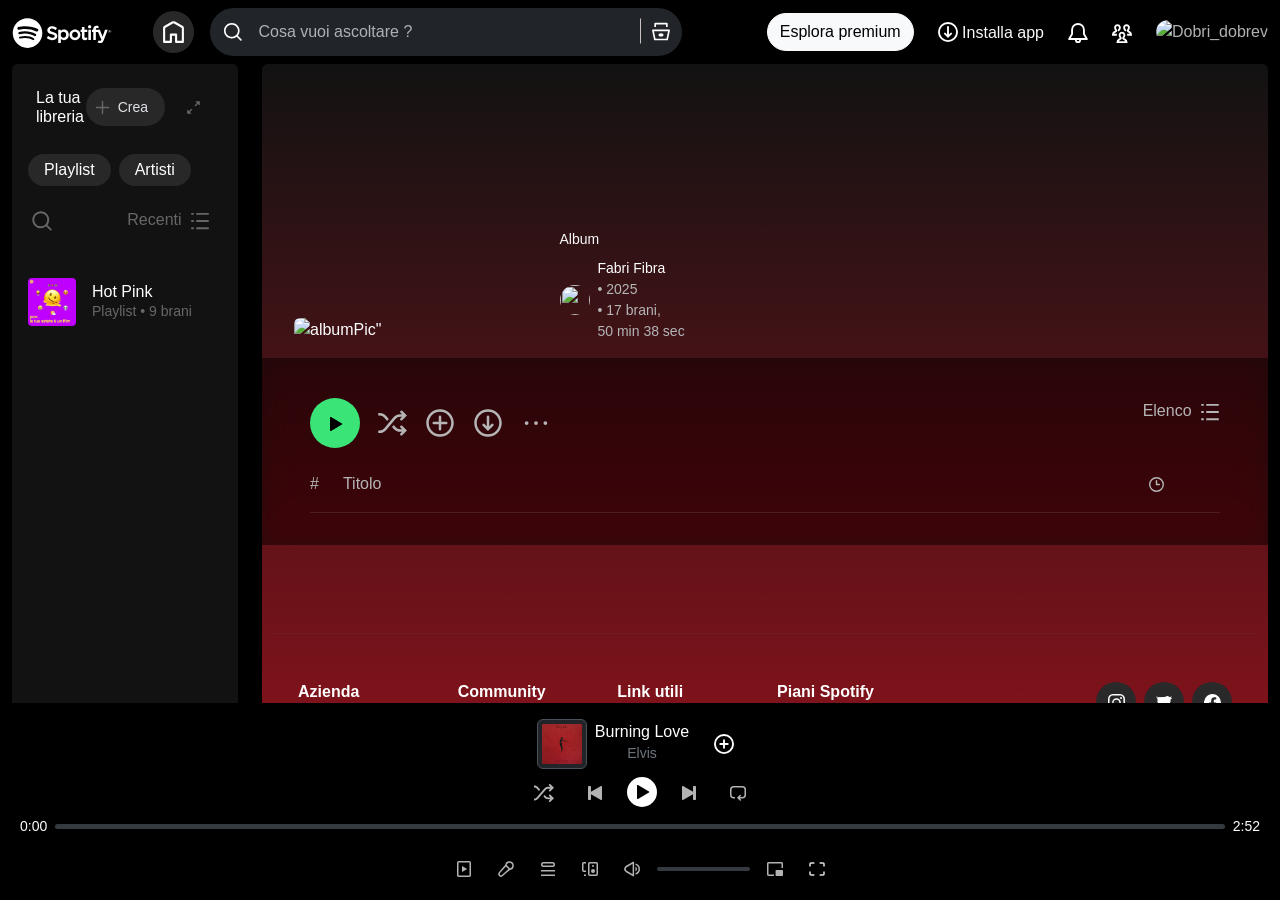
==== album.html @ f3abe918 "integration artist page with album page" ====
<!DOCTYPE html>
<html lang="en" data-bs-theme="dark">
  <head>
    <meta charset="UTF-8" />
    <meta name="viewport" content="width=device-width, initial-scale=1.0" />
    <title>Spotify Clone - Album</title>
    <link
      href="https://cdn.jsdelivr.net/npm/bootstrap@5.3.8/dist/css/bootstrap.min.css"
      rel="stylesheet"
    />
    <link rel="stylesheet" href="./assets/css/style.css" />
  </head>
  <body>
    <!-- HEADER -->

    <header>
      <!-- navigation -->

      <nav class="navbar navbar-expand-xl black">
        <div class="container-fluid">
          <!-- logo -->
          <a class="navbar-brand">
            <img
              src="./assets/imgs/logo.svg"
              alt="logo"
              width="100"
              class="logo"
            />
          </a>

          <!-- colonna centrale: home + search -->
          <div
            class="d-flex flex-grow-1 justify-content-center align-items-center gap-3"
          >
            <!-- home -->
            <a href="./homePage.html" class="grey rounded-5 p-2">
              <svg fill="#fff" width="25" viewBox="0 0 24 24">
                <path
                  d="M12.5 3.247a1 1 0 0 0-1 0L4 7.577V20h4.5v-6a1 1 0 0 
              1 1-1h5a1 1 0 0 1 1 1v6H20V7.577zm-2-1.732a3 3 0 0 
              1 3 0l7.5 4.33a2 2 0 0 1 1 1.732V21a1 1 0 0 
              1-1 1h-6.5a1 1 0 0 1-1-1v-6h-3v6a1 1 0 0 
              1-1 1H3a1 1 0 0 1-1-1V7.577a2 2 0 0 1 
              1-1.732z"
                ></path>
              </svg>
            </a>

            <!-- search -->
            <form class="d-flex" role="search">
              <div class="d-flex position-relative search-width">
                <input
                  class="form-control me-2 border-0 rounded-5 px-5 search-padding"
                  type="search"
                  placeholder="Cosa vuoi ascoltare ?"
                  aria-label="Search"
                />
                <button class="btn search-icon" type="submit">
                  <svg
                    width="20"
                    fill="#fff"
                    data-encore-id="icon"
                    role="img"
                    aria-hidden="true"
                    class="e-91000-icon e-91000-baseline MpoH5sdgCUbPL5LCl3Cy"
                    data-testid="search-icon"
                    viewBox="0 0 24 24"
                    style="
                      --encore-icon-height: var(
                        --encore-graphic-size-decorative-larger-3
                      );
                      --encore-icon-width: var(
                        --encore-graphic-size-decorative-larger-3
                      );
                    "
                  >
                    <path
                      d="M10.533 1.27893C5.35215 1.27893 1.12598 5.41887 1.12598 10.5579C1.12598 15.697 5.35215 19.8369 10.533 19.8369C12.767 19.8369 14.8235 19.0671 16.4402 17.7794L20.7929 22.132C21.1834 22.5226 21.8166 22.5226 22.2071 22.132C22.5976 21.7415 22.5976 21.1083 22.2071 20.7178L17.8634 16.3741C19.1616 14.7849 19.94 12.7634 19.94 10.5579C19.94 5.41887 15.7138 1.27893 10.533 1.27893ZM3.12598 10.5579C3.12598 6.55226 6.42768 3.27893 10.533 3.27893C14.6383 3.27893 17.94 6.55226 17.94 10.5579C17.94 14.5636 14.6383 17.8369 10.533 17.8369C6.42768 17.8369 3.12598 14.5636 3.12598 10.5579Z"
                    ></path>
                  </svg>
                </button>
                <button
                  class="btn search-nav rounded-0 search-nav-border"
                  type="submit"
                >
                  <svg
                    data-encore-id="icon"
                    width="20"
                    fill="#fff"
                    role="img"
                    aria-hidden="true"
                    class="e-91000-icon e-91000-baseline"
                    style="margin: 0 10px"
                    viewBox="0 0 24 24"
                  >
                    <path
                      d="M15 15.5c0 1.105-1.343 2-3 2s-3-.895-3-2 1.343-2 3-2 3 .895 3 2"
                    ></path>
                    <path
                      d="M1.513 9.37A1 1 0 0 1 2.291 9h19.418a1 1 0 0 1 .979 1.208l-2.339 11a1 1 0 0 1-.978.792H4.63a1 1 0 0 1-.978-.792l-2.339-11a1 1 0 0 1 .201-.837zM3.525 11l1.913 9h13.123l1.913-9zM4 2a1 1 0 0 1 1-1h14a1 1 0 0 1 1 1v4h-2V3H6v3H4z"
                    ></path>
                  </svg>
                </button>
              </div>
            </form>
          </div>

          <!-- hamburge icon -->
          <button
            class="navbar-toggler"
            type="button"
            data-bs-toggle="collapse"
            data-bs-target="#navbarSupportedContent"
            aria-controls="navbarSupportedContent"
            aria-expanded="false"
            aria-label="Toggle navigation"
          >
            <span class="navbar-toggler-icon"></span>
          </button>
          <div class="collapse navbar-collapse" id="navbarSupportedContent">
            <div class="flex-grow-1 d-flex justify-content-end"></div>

            <!-- navbar list right side -->
            <div>
              <ul
                class="navbar-list list-unstyled d-flex gap-4 align-items-center m-0"
              >
                <li class="navbar-item">
                  <a
                    href="#"
                    class="navbar-link text-decoration-none btn rounded-5 btn-light"
                    >Esplora premium</a
                  >
                </li>
                <li class="navbar-item">
                  <a
                    href="#"
                    class="navbar-link text-decoration-none text-light"
                    ><svg
                      data-encore-id="icon"
                      width="20"
                      fill="#fff"
                      role="img"
                      aria-hidden="true"
                      class="e-91000-icon e-91000-baseline align-middle"
                      viewBox="0 0 16 16"
                      style="
                        --encore-icon-height: var(
                          --encore-graphic-size-decorative-smaller
                        );
                        --encore-icon-width: var(
                          --encore-graphic-size-decorative-smaller
                        );
                      "
                    >
                      <path
                        d="M4.995 8.745a.75.75 0 0 1 1.06 0L7.25 9.939V4a.75.75 0 0 1 1.5 0v5.94l1.195-1.195a.75.75 0 1 1 1.06 1.06L8 12.811l-.528-.528-.005-.005-2.472-2.473a.75.75 0 0 1 0-1.06"
                      ></path>
                      <path
                        d="M0 8a8 8 0 1 1 16 0A8 8 0 0 1 0 8m8-6.5a6.5 6.5 0 1 0 0 13 6.5 6.5 0 0 0 0-13"
                      ></path>
                    </svg>
                    <span class="align-middle">Installa app</span></a
                  >
                </li>
                <li class="navbar-item">
                  <a href="#" class="navbar-link"
                    ><svg
                      data-encore-id="icon"
                      role="img"
                      aria-hidden="true"
                      width="20"
                      fill="#fff"
                      class="e-91000-icon e-91000-baseline"
                      viewBox="0 0 16 16"
                      style="
                        --encore-icon-height: var(
                          --encore-graphic-size-decorative-smaller
                        );
                        --encore-icon-width: var(
                          --encore-graphic-size-decorative-smaller
                        );
                      "
                    >
                      <path
                        d="M8 1.5a4 4 0 0 0-4 4v3.27a.75.75 0 0 1-.1.373L2.255 12h11.49L12.1 9.142a.75.75 0 0 1-.1-.374V5.5a4 4 0 0 0-4-4m-5.5 4a5.5 5.5 0 0 1 11 0v3.067l2.193 3.809a.75.75 0 0 1-.65 1.124H10.5a2.5 2.5 0 0 1-5 0H.957a.75.75 0 0 1-.65-1.124L2.5 8.569zm4.5 8a1 1 0 1 0 2 0z"
                      ></path></svg
                  ></a>
                </li>
                <li class="navbar-item">
                  <a href="#" class="navbar-link"
                    ><svg
                      data-encore-id="icon"
                      role="img"
                      aria-hidden="true"
                      width="20"
                      fill="#fff"
                      class="e-91000-icon e-91000-baseline"
                      viewBox="0 0 16 16"
                      style="
                        --encore-icon-height: var(
                          --encore-graphic-size-decorative-smaller
                        );
                        --encore-icon-width: var(
                          --encore-graphic-size-decorative-smaller
                        );
                      "
                    >
                      <path
                        d="M3.849 10.034c-.021-.465.026-.93.139-1.381H1.669c.143-.303.375-.556.665-.724l.922-.532a1.63 1.63 0 0 0 .436-2.458 1.8 1.8 0 0 1-.474-1.081q-.014-.287.057-.563a1.12 1.12 0 0 1 .627-.7 1.2 1.2 0 0 1 .944 0q.225.1.392.281c.108.12.188.263.237.417q.074.276.057.561a1.8 1.8 0 0 1-.475 1.084 1.6 1.6 0 0 0-.124 1.9c.36-.388.792-.702 1.272-.927v-.015c.48-.546.768-1.233.821-1.958a3.2 3.2 0 0 0-.135-1.132 2.657 2.657 0 0 0-5.04 0c-.111.367-.157.75-.135 1.133.053.724.341 1.41.821 1.955A.13.13 0 0 1 2.565 6a.13.13 0 0 1-.063.091l-.922.532A3.2 3.2 0 0 0-.004 9.396v.75h3.866c.001-.033-.01-.071-.013-.112m10.568-3.4-.922-.532a.13.13 0 0 1-.064-.091.12.12 0 0 1 .028-.1c.48-.546.768-1.233.821-1.958a3.3 3.3 0 0 0-.135-1.135A2.64 2.64 0 0 0 12.7 1.233a2.67 2.67 0 0 0-3.042.64 2.65 2.65 0 0 0-.554.948c-.11.367-.156.75-.134 1.133.053.724.341 1.41.821 1.955.005.006 0 .011 0 .018.48.225.911.54 1.272.927a1.6 1.6 0 0 0-.125-1.907 1.8 1.8 0 0 1-.474-1.081q-.015-.287.057-.563a1.12 1.12 0 0 1 .627-.7 1.2 1.2 0 0 1 .944 0q.225.1.392.281.162.182.236.413c.05.184.07.375.058.565a1.8 1.8 0 0 1-.475 1.084 1.633 1.633 0 0 0 .438 2.456l.922.532c.29.169.52.421.664.724h-2.319c.113.452.16.918.139 1.383 0 .04-.013.078-.017.117h3.866v-.75a3.2 3.2 0 0 0-1.58-2.778v.004zm-3.625 6-.922-.532a.13.13 0 0 1-.061-.144.1.1 0 0 1 .025-.047 3.33 3.33 0 0 0 .821-1.958 3.2 3.2 0 0 0-.135-1.132 2.657 2.657 0 0 0-5.041 0c-.11.367-.156.75-.134 1.133.053.724.341 1.41.821 1.955a.13.13 0 0 1 .028.106.13.13 0 0 1-.063.091l-.922.532a3.2 3.2 0 0 0-1.584 2.773v.75h8.75v-.75a3.2 3.2 0 0 0-1.583-2.781zm-5.5 2.023c.143-.303.375-.556.665-.724l.922-.532a1.63 1.63 0 0 0 .436-2.458 1.8 1.8 0 0 1-.474-1.081q-.015-.287.057-.563a1.12 1.12 0 0 1 .627-.7 1.2 1.2 0 0 1 .944 0q.225.1.392.281c.108.12.188.263.237.417q.073.276.057.561a1.8 1.8 0 0 1-.475 1.084 1.632 1.632 0 0 0 .438 2.456l.922.532c.29.169.52.421.664.724z"
                      ></path></svg
                  ></a>
                </li>
                <li class="navbar-item">
                  <a href="#" class="navbar-link"
                    ><img
                      aria-hidden="false"
                      draggable="false"
                      loading="eager"
                      src="https://platform-lookaside.fbsbx.com/platform/profilepic/?asid=1703115100202045&amp;height=50&amp;width=50&amp;ext=1761125984&amp;hash=AT_R1OuO_uNvlZRPB0A34al1"
                      alt="Dobri_dobrev"
                      width="40"
                      class="LBM25IAoFtd0wh7k3EGM Xgnpn7u01MvGEhekIGLT PgTMmU2Gn7AESFMYhw4i rounded-5"
                  /></a>
                </li>
              </ul>
            </div>
          </div>
        </div>
      </nav>
    </header>

    <!-- MAIN -->

    <main class="container-fluid text-white">
      <div class="row">
        <!-- column left -->

        <div class="col-lg-2 d-none d-lg-block leftSide">
          <div class="greybody rounded-2 h-100 p-2">
            <div
              class="d-flex justify-content-between align-items-center p-3 mb-1"
            >
              <h4 class="m-0 fs-6">La tua libreria</h4>
              <div class="d-flex gap-2">
                <!-- button 1 -->

                <button
                  class="btn d-flex align-items-center grey rounded-5 fs-7 fw-semi-bold gap-2 px-2 py-1"
                >
                  <svg width="15" fill="#686767" viewBox="0 0 16 16">
                    <path
                      d="M15.25 8a.75.75 0 0 1-.75.75H8.75v5.75a.75.75 0 0 1-1.5 0V8.75H1.5a.75.75 0 0 1 0-1.5h5.75V1.5a.75.75 0 0 1 1.5 0v5.75h5.75a.75.75 0 0 1 .75.75"
                    ></path>
                  </svg>
                  <span class="pe-2">Crea</span>
                </button>

                <!-- button 2 -->

                <button class="btn">
                  <svg width="15" fill="#686767" viewBox="0 0 16 16">
                    <path
                      d="M6.52 9.47a.75.75 0 0 1 0 1.06l-2.72 2.72h1.018a.75.75 0 0 1 0 1.5H1.25v-3.579a.75.75 0 0 1 1.5 0v1.018l2.72-2.72a.75.75 0 0 1 1.06 0zm2.94-2.94a.75.75 0 0 1 0-1.06l2.72-2.72h-1.018a.75.75 0 1 1 0-1.5h3.578v3.579a.75.75 0 0 1-1.5 0V3.81l-2.72 2.72a.75.75 0 0 1-1.06 0"
                    ></path>
                  </svg>
                </button>
              </div>
            </div>

            <!-- Buttons playlist, artist -->

            <div class="d-flex fs-6 gap-2 p-2 mb-2">
              <button class="grey border-0 rounded-5 px-3 py-1">
                Playlist
              </button>
              <button class="grey border-0 rounded-5 px-3 py-1">Artisti</button>
            </div>

            <!-- search and playlist -->

            <div class="d-flex justify-content-between align-items-center mb-3">
              <!-- search button -->
              <button class="btn border-0">
                <svg width="20" fill="#686767" viewBox="0 0 16 16">
                  <path
                    d="M7 1.75a5.25 5.25 0 1 0 0 10.5 5.25 5.25 0 0 0 0-10.5M.25 7a6.75 6.75 0 1 1 12.096 4.12l3.184 3.185a.75.75 0 1 1-1.06 1.06L11.304 12.2A6.75 6.75 0 0 1 .25 7"
                  ></path>
                </svg>
              </button>

              <!-- button recents -->

              <button class="btn border-0 me-2">
                <span class="grey-light pe-1">Recenti</span>
                <svg width="20" fill="#686767" viewBox="0 0 16 16">
                  <path
                    d="M15 14.5H5V13h10zm0-5.75H5v-1.5h10zM15 3H5V1.5h10zM3 3H1V1.5h2zm0 11.5H1V13h2zm0-5.75H1v-1.5h2z"
                  ></path>
                </svg>
              </button>
            </div>

            <!-- playlist -->

            <div class="playlist-container py-4">
              <div class="d-flex align-items-center gap-3 ps-2 mb-2">
                <img
                  src="./assets/imgs/main/image-2.jpg"
                  class="rounded-1"
                  width="48"
                  height="48"
                  alt="brano"
                />
                <div>
                  <h6 class="m-0">Hot Pink</h6>
                  <p class="grey-light m-0">Playlist • <span>9</span> brani</p>
                </div>
              </div>

              <!-- altre playlist duplicate -->
            </div>
          </div>
        </div>

        <!-- column center -->
        <div id="album" class="col fixed">
          <div id="margin" class="background-center rounded-2 center-container">
            <!-- Cover & Title -->
            <div class="row padding-header">
              <div class="col-4 w-25 d-flex flex-column justify-content-end">
                <img class="rounded-2" width="100%" src="" alt=albumPic"
                width="230px" />
              </div>
              <div class="col-8 ms-4">
                <div
                  class="d-flex flex-column justify-content-end"
                  style="height: 230px"
                >
                  <p class="m-0 fs-7 text-light">Album</p>
                  <h2 id="title" class="display-6 title-album"></h2>
                  <div class="info d-flex gap-2 align-items-center">
                    <div>
                      <img
                        class="perfect-circle"
                        src="https://i.scdn.co/image/ab6761610000101f9ad1bfa34330b53f59460c31"
                        alt=""
                      />
                    </div>
                    <div>
                      <p id="albumInfo" class="artist-info m-0">
                        Fabri Fibra <span>• 2025</span> <span>• 17 brani,</span>
                        <span>50 min 38 sec</span>
                      </p>
                    </div>
                  </div>
                </div>
              </div>
            </div>
            <!-- Tracklist -->
            <div id="tracklist" class="glass-card px-5 py-3">
              <!-- Play & Icon -->
              <div class="d-flex justify-content-between mt-4">
                <div class="d-flex gap-3">
                  <button class="perfect-circle-album p-0">
                    <!-- play icon -->
                    <svg
                      data-encore-id="icon"
                      width="16"
                      fill="#000"
                      role="img"
                      aria-hidden="true"
                      class="e-91000-icon e-91000-baseline"
                      viewBox="0 0 16 16"
                      style="
                        --encore-icon-height: var(
                          --encore-graphic-size-decorative-smaller
                        );
                        --encore-icon-width: var(
                          --encore-graphic-size-decorative-smaller
                        );
                      "
                    >
                      <path
                        d="M3 1.713a.7.7 0 0 1 1.05-.607l10.89 6.288a.7.7 0 0 1 0 1.212L4.05 14.894A.7.7 0 0 1 3 14.288z"
                      ></path>
                    </svg>

                    <!-- pause icon -->
                    <!-- <svg data-encore-id="icon" role="img" aria-hidden="true" class="e-91000-icon e-91000-baseline" viewBox="0 0 16 16" style="--encore-icon-height: var(--encore-graphic-size-decorative-smaller); --encore-icon-width: var(--encore-graphic-size-decorative-smaller);"><path d="M2.7 1a.7.7 0 0 0-.7.7v12.6a.7.7 0 0 0 .7.7h2.6a.7.7 0 0 0 .7-.7V1.7a.7.7 0 0 0-.7-.7zm8 0a.7.7 0 0 0-.7.7v12.6a.7.7 0 0 0 .7.7h2.6a.7.7 0 0 0 .7-.7V1.7a.7.7 0 0 0-.7-.7z"></path></svg> -->
                  </button>

                  <button class="btn p-0">
                    <svg
                      data-encore-id="icon"
                      role="img"
                      aria-hidden="true"
                      width="30px"
                      fill="#b5b5b5"
                      class="e-91000-icon e-91000-baseline"
                      viewBox="0 0 24 24"
                      style="
                        --encore-icon-height: var(
                          --encore-graphic-size-decorative-larger
                        );
                        --encore-icon-width: var(
                          --encore-graphic-size-decorative-larger
                        );
                      "
                    >
                      <path
                        d="M18.788 3.702a1 1 0 0 1 1.414-1.414L23.914 6l-3.712 3.712a1 1 0 1 1-1.414-1.414L20.086 7h-1.518a5 5 0 0 0-3.826 1.78l-7.346 8.73a7 7 0 0 1-5.356 2.494H1v-2h1.04a5 5 0 0 0 3.826-1.781l7.345-8.73A7 7 0 0 1 18.569 5h1.518l-1.298-1.298z"
                      ></path>
                      <path
                        d="M18.788 14.289a1 1 0 0 0 0 1.414L20.086 17h-1.518a5 5 0 0 1-3.826-1.78l-1.403-1.668-1.306 1.554 1.178 1.4A7 7 0 0 0 18.568 19h1.518l-1.298 1.298a1 1 0 1 0 1.414 1.414L23.914 18l-3.712-3.713a1 1 0 0 0-1.414 0zM7.396 6.49l2.023 2.404-1.307 1.553-2.246-2.67a5 5 0 0 0-3.826-1.78H1v-2h1.04A7 7 0 0 1 7.396 6.49"
                      ></path>
                    </svg>
                  </button>

                  <button class="btn p-0">
                    <svg
                      data-encore-id="icon"
                      role="img"
                      aria-hidden="true"
                      width="30px"
                      fill="#b5b5b5"
                      class="e-91000-icon e-91000-baseline"
                      viewBox="0 0 24 24"
                      style="
                        --encore-icon-height: var(
                          --encore-graphic-size-decorative-larger
                        );
                        --encore-icon-width: var(
                          --encore-graphic-size-decorative-larger
                        );
                      "
                    >
                      <path
                        d="M11.999 3a9 9 0 1 0 0 18 9 9 0 0 0 0-18m-11 9c0-6.075 4.925-11 11-11s11 4.925 11 11-4.925 11-11 11-11-4.925-11-11"
                      ></path>
                      <path
                        d="M17.999 12a1 1 0 0 1-1 1h-4v4a1 1 0 1 1-2 0v-4h-4a1 1 0 1 1 0-2h4V7a1 1 0 1 1 2 0v4h4a1 1 0 0 1 1 1"
                      ></path>
                    </svg>
                  </button>
                  <button class="btn p-0">
                    <svg
                      data-encore-id="icon"
                      role="img"
                      aria-hidden="true"
                      width="30px"
                      fill="#b5b5b5"
                      class="e-91000-icon e-91000-baseline"
                      viewBox="0 0 24 24"
                      style="
                        --encore-icon-height: var(
                          --encore-graphic-size-decorative-larger
                        );
                        --encore-icon-width: var(
                          --encore-graphic-size-decorative-larger
                        );
                      "
                    >
                      <path
                        d="M12 3a9 9 0 1 0 0 18 9 9 0 0 0 0-18M1 12C1 5.925 5.925 1 12 1s11 4.925 11 11-4.925 11-11 11S1 18.075 1 12"
                      ></path>
                      <path
                        d="M12 6.05a1 1 0 0 1 1 1v7.486l1.793-1.793a1 1 0 1 1 1.414 1.414L12 18.364l-4.207-4.207a1 1 0 1 1 1.414-1.414L11 14.536V7.05a1 1 0 0 1 1-1"
                      ></path>
                    </svg>
                  </button>
                  <button class="btn p-0">
                    <svg
                      data-encore-id="icon"
                      role="img"
                      aria-hidden="true"
                      width="30px"
                      fill="#b5b5b5"
                      class="e-91000-icon e-91000-baseline"
                      viewBox="0 0 24 24"
                      style="
                        --encore-icon-height: var(
                          --encore-graphic-size-decorative-larger
                        );
                        --encore-icon-width: var(
                          --encore-graphic-size-decorative-larger
                        );
                      "
                    >
                      <path
                        d="M4.5 13.5a1.5 1.5 0 1 0 0-3 1.5 1.5 0 0 0 0 3m15 0a1.5 1.5 0 1 0 0-3 1.5 1.5 0 0 0 0 3m-7.5 0a1.5 1.5 0 1 0 0-3 1.5 1.5 0 0 0 0 3"
                      ></path>
                    </svg>
                  </button>
                </div>
                <div>
                  <button class="btn border-0 p-0">
                    <span class="text-color pe-1">Elenco</span>
                    <svg
                      data-encore-id="icon"
                      role="img"
                      width="20"
                      fill="#b5b5b5"
                      aria-hidden="true"
                      class="e-91000-icon e-91000-baseline e-91000-icon--auto-mirror"
                      viewBox="0 0 16 16"
                      style="
                        --encore-icon-height: var(
                          --encore-graphic-size-decorative-smaller
                        );
                        --encore-icon-width: var(
                          --encore-graphic-size-decorative-smaller
                        );
                      "
                    >
                      <path
                        d="M15 14.5H5V13h10zm0-5.75H5v-1.5h10zM15 3H5V1.5h10zM3 3H1V1.5h2zm0 11.5H1V13h2zm0-5.75H1v-1.5h2z"
                      ></path>
                    </svg>
                  </button>
                </div>
              </div>
              <div
                id="title-bar"
                class="d-flex align-items-center justify-content-between gap-3 mt-4"
              >
                <div class="d-flex align-items-center gap-4">
                  <div class="text-color">#</div>
                  <h6 class="m-0 text-color">Titolo</h6>
                </div>
                <div class="clock">
                  <svg
                    data-encore-id="icon"
                    role="img"
                    aria-hidden="true"
                    width="15px"
                    fill="#b5b5b5"
                    class="e-91000-icon e-91000-baseline"
                    viewBox="0 0 16 16"
                    style="
                      --encore-icon-height: var(
                        --encore-graphic-size-decorative-smaller
                      );
                      --encore-icon-width: var(
                        --encore-graphic-size-decorative-smaller
                      );
                    "
                  >
                    <path
                      d="M8 1.5a6.5 6.5 0 1 0 0 13 6.5 6.5 0 0 0 0-13M0 8a8 8 0 1 1 16 0A8 8 0 0 1 0 8"
                    ></path>
                    <path
                      d="M8 3.25a.75.75 0 0 1 .75.75v3.25H11a.75.75 0 0 1 0 1.5H7.25V4A.75.75 0 0 1 8 3.25"
                    ></path>
                  </svg>
                </div>
              </div>
              <hr />

              <ol id="tracklistOl" class="list-unstyled">
                <!-- <li
                  class="d-flex justify-content-between align-items-start py-2"
                >
                  <div class="d-flex align-items-start">
                    <span class="text-muted me-3" style="min-width: 20px"
                      >1</span
                    >
                    <div>
                      <div class="fw-bold">L'Avvelenata (Pretesto)</div>
                      <div class="text-muted small">
                        <svg
                          data-encore-id="icon"
                          role="img"
                          aria-hidden="true"
                          class="e-91000-icon e-91000-baseline me-1"
                          viewBox="0 0 16 16"
                          style="
                            --encore-icon-height: var(
                              --encore-graphic-size-decorative-smaller
                            );
                            --encore-icon-width: var(
                              --encore-graphic-size-decorative-smaller
                            );
                            width: 14px;
                            height: 14px;
                            vertical-align: text-top;
                            fill: #6c757d;
                          "
                        >
                          <path
                            d="M1.75 2.5a.25.25 0 0 0-.25.25v10.5c0 .138.112.25.25.25h12.5a.25.25 0 0 0 .25-.25V2.75a.25.25 0 0 0-.25-.25zM0 2.75C0 1.784.784 1 1.75 1h12.5c.967 0 1.75.784 1.75 1.75v10.5A1.75 1.75 0 0 1 14.25 15H1.75A1.75 1.75 0 0 1 0 13.25z"
                          ></path>
                          <path d="m6 5 5.196 3L6 11z"></path></svg
                        >Video musicale • Fabri Fibra, Francesco Guccini
                      </div>
                    </div>
                  </div>
                  <span class="text-muted">2:32</span>
                </li> -->
              </ol>
            </div>
            <!-- footer -->
            <footer class="footer mt-5 pt-4 pb-2">
              <div class="container">
                <hr class="border-secondary" />

                <!-- Main columns -->
                <div class="row justify-content-between mb-4 mt-5 px-4">
                  <div class="col-2 mb-3">
                    <h6 class="fw-bold">Azienda</h6>
                    <ul class="list-unstyled">
                      <li><a href="#">Chi siamo</a></li>
                      <li><a href="#">Opportunità di lavoro</a></li>
                      <li><a href="#">For the Record</a></li>
                    </ul>
                  </div>
                  <!-- Community -->
                  <div class="col-2 mb-3">
                    <h6 class="fw-bold">Community</h6>
                    <ul class="list-unstyled">
                      <li><a href="#">Per artisti</a></li>
                      <li><a href="#">Sviluppatori</a></li>
                      <li><a href="#">Pubblicità</a></li>
                      <li><a href="#">Investitori</a></li>
                      <li><a href="#">Venditori</a></li>
                    </ul>
                  </div>
                  <!-- Useful links -->
                  <div class="col-2 mb-3">
                    <h6 class="fw-bold">Link utili</h6>
                    <ul class="list-unstyled">
                      <li><a href="#">Assistenza</a></li>
                      <li><a href="#">App per cellulare gratuita</a></li>
                      <li><a href="#">Diritti del consumatore</a></li>
                      <li><a href="#">Popolare per Paese</a></li>
                      <li><a href="#">Import your music</a></li>
                    </ul>
                  </div>
                  <!-- Spotify plans -->
                  <div class="col-2 mb-3">
                    <h6 class="fw-bold">Piani Spotify</h6>
                    <ul class="list-unstyled">
                      <li><a href="#">Premium Individual</a></li>
                      <li><a href="#">Premium Duo</a></li>
                      <li><a href="#">Premium Family</a></li>
                      <li><a href="#">Premium Student</a></li>
                      <li><a href="#">Spotify Free</a></li>
                    </ul>
                  </div>

                  <!-- Social -->
                  <div
                    class="col-2 offset-2 d-flex align-items-start justify-content-md-end gap-2"
                  >
                    <a
                      href="#"
                      class="d-flex justify-content-center align-items-center social-icons-bg-circle"
                      ><svg
                        data-encore-id="icon"
                        width="17"
                        fill="#fff"
                        role="img"
                        aria-hidden="true"
                        class="e-91000-icon e-91000-baseline"
                        viewBox="0 0 16 16"
                        style="
                          --encore-icon-fill: var(--text-base, #000000);
                          --encore-icon-height: var(
                            --encore-graphic-size-decorative-smaller
                          );
                          --encore-icon-width: var(
                            --encore-graphic-size-decorative-smaller
                          );
                        "
                      >
                        <path
                          d="M8 1.44c2.136 0 2.389.009 3.233.047.78.036 1.203.166 1.485.276.348.128.663.332.921.598.266.258.47.573.599.921.11.282.24.706.275 1.485.039.844.047 1.097.047 3.233s-.008 2.389-.047 3.232c-.035.78-.166 1.204-.275 1.486a2.65 2.65 0 0 1-1.518 1.518c-.282.11-.706.24-1.486.275-.843.039-1.097.047-3.233.047s-2.39-.008-3.232-.047c-.78-.035-1.204-.165-1.486-.275a2.5 2.5 0 0 1-.921-.599 2.5 2.5 0 0 1-.599-.92c-.11-.282-.24-.706-.275-1.486-.038-.844-.047-1.096-.047-3.232s.009-2.39.047-3.233c.036-.78.166-1.203.275-1.485.129-.348.333-.663.599-.921a2.5 2.5 0 0 1 .92-.599c.283-.11.707-.24 1.487-.275.843-.038 1.096-.047 3.232-.047L8 1.441zm.001-1.442c-2.172 0-2.445.01-3.298.048-.854.04-1.435.176-1.943.373a3.9 3.9 0 0 0-1.417.923c-.407.4-.722.883-.923 1.417-.198.508-.333 1.09-.372 1.942S0 5.826 0 8c0 2.172.01 2.445.048 3.298.04.853.174 1.433.372 1.941.2.534.516 1.017.923 1.417.4.407.883.722 1.417.923.508.198 1.09.333 1.942.372s1.126.048 3.299.048 2.445-.01 3.298-.048c.853-.04 1.433-.174 1.94-.372a4.1 4.1 0 0 0 2.34-2.34c.199-.508.334-1.09.373-1.942S16 10.172 16 7.999s-.01-2.445-.048-3.298c-.04-.853-.174-1.433-.372-1.94a3.9 3.9 0 0 0-.923-1.418A3.9 3.9 0 0 0 13.24.42c-.508-.197-1.09-.333-1.942-.371-.851-.041-1.125-.05-3.298-.05z"
                        ></path>
                        <path
                          d="M8 3.892a4.108 4.108 0 1 0 0 8.216 4.108 4.108 0 0 0 0-8.216m0 6.775a2.668 2.668 0 1 1 0-5.335 2.668 2.668 0 0 1 0 5.335m4.27-5.978a.96.96 0 1 0 0-1.92.96.96 0 0 0 0 1.92"
                        ></path></svg
                    ></a>
                    <a
                      href="#"
                      class="d-flex justify-content-center align-items-center social-icons-bg-circle"
                      ><svg
                        data-encore-id="icon"
                        width="17"
                        fill="#fff"
                        role="img"
                        aria-hidden="true"
                        class="e-91000-icon e-91000-baseline"
                        viewBox="0 0 16 16"
                        style="
                          --encore-icon-fill: var(--text-base, #000000);
                          --encore-icon-height: var(
                            --encore-graphic-size-decorative-smaller
                          );
                          --encore-icon-width: var(
                            --encore-graphic-size-decorative-smaller
                          );
                        "
                      >
                        <path
                          d="M13.54 3.889a2.97 2.97 0 0 0 1.333-1.683 6 6 0 0 1-1.929.738 3 3 0 0 0-.996-.706 3 3 0 0 0-1.218-.254 2.92 2.92 0 0 0-2.143.889 2.93 2.93 0 0 0-.889 220q0 .318.08.691a8.5 8.5 0 0 1-3.484-.932A8.5 8.5 0 0 1 1.532 2.54a3 3 0 0 0-.413 1.523q0 .778.361 1.445.36.668.988 1.08a2.9 2.9 0 0 1-1.373-.374v.04q0 1.088.69 1.92a2.97 2.97 0 0 0 1.739 1.048 2.94 2.94 0 0 1-1.365.056 2.94 2.94 0 0 0 1.063 1.5 2.95 2.95 0 0 0 1.77.603 5.94 5.94 0 0 1-3.77 1.302q-.365 0-.722-.048A8.4 8.4 0 0 0 5.15 14q1.358 0 2.572-.361 1.215-.36 2.147-.988a9 9 0 0 0 1.683-1.46q.75-.834 1.234-1.798a9.5 9.5 0 0 0 .738-1.988 8.4 8.4 0 0 0 .246-2.429 6.2 6.2 0 0 0 1.508-1.563q-.84.373-1.738.476"
                        ></path></svg
                    ></a>
                    <a
                      href="#"
                      class="d-flex justify-content-center align-items-center social-icons-bg-circle"
                      ><svg
                        data-encore-id="icon"
                        width="17"
                        fill="#fff"
                        role="img"
                        aria-hidden="true"
                        class="e-91000-icon e-91000-baseline"
                        viewBox="0 0 16 16"
                        style="
                          --encore-icon-height: var(
                            --encore-graphic-size-decorative-smaller
                          );
                          --encore-icon-width: var(
                            --encore-graphic-size-decorative-smaller
                          );
                        "
                      >
                        <path
                          d="M16 8a8 8 0 1 0-9.25 7.903v-5.59H4.719V8H6.75V6.237c0-2.005 1.194-3.112 3.022-3.112.875 0 1.79.156 1.79.156V5.25h-1.008c-.994 0-1.304.617-1.304 1.25V8h2.219l-.355 2.313H9.25v5.59A8 8 0 0 0 16 8"
                        ></path></svg
                    ></a>
                  </div>
                </div>
                <!-- horizontal line -->
                <hr class="border-secondary" />

                <!-- Bottom links -->
                <div
                  class="d-flex flex-wrap align-items-center justify-content-between ps-4"
                >
                  <div class="bottom-links d-flex flex-wrap gap-3 mt-4 mb-5">
                    <a href="#">Informazioni legali</a>
                    <a href="#">Sicurezza e Centro sulla privacy</a>
                    <a href="#">Informativa sulla privacy</a>
                    <a href="#">Impostazioni cookie</a>
                    <a href="#">Info annunci</a>
                    <a href="#">Accessibilità</a>
                  </div>
                  <div class="pe-4">
                    <p class="text-color">&copy; 2025 ABC Team</p>
                  </div>
                </div>
              </div>
            </footer>
          </div>
        </div>

        <!-- column right -->
        <div class="col-lg-2 d-none d-lg-block rightSide">
          <div class="greybody rounded-2 playlist-container-right p-2">
            <div class="d-flex justify-content-between align-items-center p-2">
              <h4 class="m-0 fs-6">Mix Genere Musicale</h4>
              <div class="d-flex gap-2">
                <button class="btn d-flex align-items-center px-2 py-1">
                  <svg width="15" fill="#686767" viewBox="0 0 16 16">
                    <path
                      d="M3 8a1.5 1.5 0 1 1-3 0 1.5 1.5 0 0 1 3 0m6.5 0a1.5 1.5 0 1 1-3 0 1.5 1.5 0 0 1 3 0M16 8a1.5 1.5 0 1 1-3 0 1.5 1.5 0 0 1 3 0"
                    ></path>
                  </svg>
                </button>
              </div>
            </div>

            <!-- right side container -->
            <div class="d-flex flex-column px-3 py-1">
              <img
                src="./assets/imgs/main/image-14.jpg"
                class="rounded-2 img-fluid"
                alt="foto"
              />
              <div class="my-1">
                <a href="#" class="fs-5 text-white d-block"
                  >Pain Jane Remix (Feat)</a
                >
                <p class="m-0">
                  <a href="#" class="text-decoration-none text-color"
                    >Apa Ferg</a
                  >
                </p>
              </div>
            </div>

            <!-- artist card -->
            <div class="p-3 mb-3">
              <div class="card border-0 grey">
                <div class="position-relative">
                  <img
                    src="./assets/imgs/main/image-12.jpg"
                    class="card-img-top"
                    alt="image artist"
                  />
                  <span class="absolute-artist-title"
                    >Informazioni sull'artista</span
                  >
                </div>
                <div class="card-body px-2 py-3">
                  <h6 class="card-title">
                    <a href="#" class="text-decoration-none text-white"
                      >A$AP Ferg</a
                    >
                  </h6>
                  <div
                    class="d-flex justify-content-between align-items-center"
                  >
                    <div>
                      <p class="m-0 text-color">10.270.426</p>
                      <p class="m-0 text-color">ascoltatori mensili</p>
                    </div>
                    <div class="flex-shrink-0">
                      <a
                        href="#"
                        class="btn btn-outline-secondary rounded-5 px-3 py-1 text-white"
                        >Segui</a
                      >
                    </div>
                  </div>
                  <p class="card-text mt-2 text-color">
                    Some quick example text to build on the card title and make
                    up the bulk of the card’s content.
                  </p>
                </div>
              </div>
            </div>
          </div>
        </div>
      </div>
    </main>

    <!-- FOOTER/PLAYER -->
    <div class="container-fluid fixed-bottom black border-secondary py-2">
      <div
        class="row align-items-center p-2 text-white text-center text-xxl-start"
      >
        <!-- Song info -->
        <div
          class="col-12 col-xxl-3 d-flex align-items-center justify-content-center justify-content-xxl-start mb-2 mb-xxl-0"
        >
          <img
            id="player-cover"
            src="./assets/imgs/main/image-11.jpg"
            class="img-thumbnail me-2"
            style="width: 50px; height: 50px"
          />
          <div class="me-2">
            <h6 id="player-title" class="mb-0">Burning Love</h6>
            <small id="player-artist" class="text-secondary">Elvis</small>
          </div>
          <button class="btn btn-sm ms-2">
            <svg
              data-encore-id="icon"
              role="img"
              aria-hidden="true"
              class="e-91000-icon e-91000-baseline"
              viewBox="0 0 16 16"
              width="20"
              fill="#fff"
              style="
                --encore-icon-height: var(
                  --encore-graphic-size-decorative-smaller
                );
                --encore-icon-width: var(
                  --encore-graphic-size-decorative-smaller
                );
              "
            >
              <path
                d="M8 1.5a6.5 6.5 0 1 0 0 13 6.5 6.5 0 0 0 0-13M0 8a8 8 0 1 1 16 0A8 8 0 0 1 0 8"
              ></path>
              <path
                d="M11.75 8a.75.75 0 0 1-.75.75H8.75V11a.75.75 0 0 1-1.5 0V8.75H5a.75.75 0 0 1 0-1.5h2.25V5a.75.75 0 0 1 1.5 0v2.25H11a.75.75 0 0 1 .75.75"
              ></path>
            </svg>
          </button>
        </div>

        <!-- Controls -->

        <div class="col-12 col-xxl-6 text-center mb-2 mb-xxl-0">
          <div class="btn-group gap-3">
            <!-- button plus -->
            <button class="btn btn-sm">
              <svg
                data-encore-id="icon"
                role="img"
                aria-hidden="true"
                class="e-91000-icon e-91000-baseline"
                width="20"
                fill="#B3B3B3"
                viewBox="0 0 16 16"
                style="
                  --encore-icon-height: var(
                    --encore-graphic-size-decorative-smaller
                  );
                  --encore-icon-width: var(
                    --encore-graphic-size-decorative-smaller
                  );
                "
              >
                <path
                  d="M13.151.922a.75.75 0 1 0-1.06 1.06L13.109 3H11.16a3.75 3.75 0 0 0-2.873 1.34l-6.173 7.356A2.25 2.25 0 0 1 .39 12.5H0V14h.391a3.75 3.75 0 0 0 2.873-1.34l6.173-7.356a2.25 2.25 0 0 1 1.724-.804h1.947l-1.017 1.018a.75.75 0 0 0 1.06 1.06L15.98 3.75zM.391 3.5H0V2h.391c1.109 0 2.16.49 2.873 1.34L4.89 5.277l-.979 1.167-1.796-2.14A2.25 2.25 0 0 0 .39 3.5z"
                ></path>
                <path
                  d="m7.5 10.723.98-1.167.957 1.14a2.25 2.25 0 0 0 1.724.804h1.947l-1.017-1.018a.75.75 0 1 1 1.06-1.06l2.829 2.828-2.829 2.828a.75.75 0 1 1-1.06-1.06L13.109 13H11.16a3.75 3.75 0 0 1-2.873-1.34l-.787-.938z"
                ></path>
              </svg>
            </button>
            <!-- button shuffle -->
            <button class="btn btn-sm">
              <svg
                data-encore-id="icon"
                role="img"
                aria-hidden="true"
                class="e-91000-icon e-91000-baseline"
                width="16"
                fill="#B3B3B3"
                viewBox="0 0 16 16"
                style="
                  --encore-icon-height: var(
                    --encore-graphic-size-decorative-smaller
                  );
                  --encore-icon-width: var(
                    --encore-graphic-size-decorative-smaller
                  );
                "
              >
                <path
                  d="M3.3 1a.7.7 0 0 1 .7.7v5.15l9.95-5.744a.7.7 0 0 1 1.05.606v12.575a.7.7 0 0 1-1.05.607L4 9.149V14.3a.7.7 0 0 1-.7.7H1.7a.7.7 0 0 1-.7-.7V1.7a.7.7 0 0 1 .7-.7z"
                ></path>
              </svg>
            </button>
            <button class="btn perfect-circle bg-white p-0" id="playSong">
              <audio id="audio-player" hidden></audio>
              <!-- play icon -->
              <svg
                data-encore-id="icon"
                width="16"
                fill="#000"
                role="img"
                aria-hidden="true"
                class="e-91000-icon e-91000-baseline"
                viewBox="0 0 16 16"
                style="
                  --encore-icon-height: var(
                    --encore-graphic-size-decorative-smaller
                  );
                  --encore-icon-width: var(
                    --encore-graphic-size-decorative-smaller
                  );
                "
              >
                <path
                  d="M3 1.713a.7.7 0 0 1 1.05-.607l10.89 6.288a.7.7 0 0 1 0 1.212L4.05 14.894A.7.7 0 0 1 3 14.288z"
                ></path>
              </svg>

              <!-- pause icon -->
              <!-- <svg data-encore-id="icon" role="img" aria-hidden="true" class="e-91000-icon e-91000-baseline" viewBox="0 0 16 16" style="--encore-icon-height: var(--encore-graphic-size-decorative-smaller); --encore-icon-width: var(--encore-graphic-size-decorative-smaller);"><path d="M2.7 1a.7.7 0 0 0-.7.7v12.6a.7.7 0 0 0 .7.7h2.6a.7.7 0 0 0 .7-.7V1.7a.7.7 0 0 0-.7-.7zm8 0a.7.7 0 0 0-.7.7v12.6a.7.7 0 0 0 .7.7h2.6a.7.7 0 0 0 .7-.7V1.7a.7.7 0 0 0-.7-.7z"></path></svg> -->
            </button>
            <button class="btn btn-sm">
              <svg
                data-encore-id="icon"
                role="img"
                aria-hidden="true"
                width="16"
                fill="#B3B3B3"
                class="e-91000-icon e-91000-baseline"
                viewBox="0 0 16 16"
                style="
                  --encore-icon-height: var(
                    --encore-graphic-size-decorative-smaller
                  );
                  --encore-icon-width: var(
                    --encore-graphic-size-decorative-smaller
                  );
                "
              >
                <path
                  d="M12.7 1a.7.7 0 0 0-.7.7v5.15L2.05 1.107A.7.7 0 0 0 1 1.712v12.575a.7.7 0 0 0 1.05.607L12 9.149V14.3a.7.7 0 0 0 .7.7h1.6a.7.7 0 0 0 .7-.7V1.7a.7.7 0 0 0-.7-.7z"
                ></path>
              </svg>
            </button>
            <button class="btn btn-sm">
              <svg
                data-encore-id="icon"
                role="img"
                aria-hidden="true"
                width="16"
                fill="#B3B3B3"
                class="e-91000-icon e-91000-baseline"
                viewBox="0 0 16 16"
                style="
                  --encore-icon-height: var(
                    --encore-graphic-size-decorative-smaller
                  );
                  --encore-icon-width: var(
                    --encore-graphic-size-decorative-smaller
                  );
                "
              >
                <path
                  d="M0 4.75A3.75 3.75 0 0 1 3.75 1h8.5A3.75 3.75 0 0 1 16 4.75v5a3.75 3.75 0 0 1-3.75 3.75H9.81l1.018 1.018a.75.75 0 1 1-1.06 1.06L6.939 12.75l2.829-2.828a.75.75 0 1 1 1.06 1.06L9.811 12h2.439a2.25 2.25 0 0 0 2.25-2.25v-5a2.25 2.25 0 0 0-2.25-2.25h-8.5A2.25 2.25 0 0 0 1.5 4.75v5A2.25 2.25 0 0 0 3.75 12H5v1.5H3.75A3.75 3.75 0 0 1 0 9.75z"
                ></path>
              </svg>
            </button>
          </div>

          <!-- progress bar song -->

          <div class="d-flex align-items-center justify-content-center mt-2">
            <small id="current-time" class="me-2">0:00</small>
            <div
              class="progress progress-bar-song flex-grow-1"
              style="height: 5px"
            >
              <div
                id="progress-bar"
                class="progress-bar grey-body"
                style="width: 0%"
              ></div>
            </div>
            <small id="total-time" class="ms-2">2:52</small>
          </div>
        </div>

        <!-- Extra icons -->

        <div
          class="col-12 col-xxl-3 d-flex justify-content-center justify-content-xxl-end align-items-center gap-2 mt-2 mt-xxl-0 extra-icons"
        >
          <button class="btn btn-sm">
            <svg
              data-encore-id="icon"
              role="img"
              aria-hidden="true"
              class="e-91000-icon e-91000-baseline"
              viewBox="0 0 16 16"
              width="16"
              fill="#B3B3B3"
              style="
                --encore-icon-height: var(
                  --encore-graphic-size-decorative-smaller
                );
                --encore-icon-width: var(
                  --encore-graphic-size-decorative-smaller
                );
              "
            >
              <path d="M11.196 8 6 5v6z"></path>
              <path
                d="M15.002 1.75A1.75 1.75 0 0 0 13.252 0h-10.5a1.75 1.75 0 0 0-1.75 1.75v12.5c0 .966.783 1.75 1.75 1.75h10.5a1.75 1.75 0 0 0 1.75-1.75zm-1.75-.25a.25.25 0 0 1 .25.25v12.5a.25.25 0 0 1-.25.25h-10.5a.25.25 0 0 1-.25-.25V1.75a.25.25 0 0 1 .25-.25z"
              ></path>
            </svg>
          </button>
          <button class="btn btn-sm">
            <svg
              data-encore-id="icon"
              role="img"
              aria-hidden="true"
              class="e-91000-icon e-91000-baseline"
              viewBox="0 0 16 16"
              width="16"
              fill="#B3B3B3"
              style="
                --encore-icon-height: var(
                  --encore-graphic-size-decorative-smaller
                );
                --encore-icon-width: var(
                  --encore-graphic-size-decorative-smaller
                );
              "
            >
              <path
                d="M13.426 2.574a2.831 2.831 0 0 0-4.797 1.55l3.247 3.247a2.831 2.831 0 0 0 1.55-4.797M10.5 8.118l-2.619-2.62L4.74 9.075 2.065 12.12a1.287 1.287 0 0 0 1.816 1.816l3.06-2.688 3.56-3.129zM7.12 4.094a4.331 4.331 0 1 1 4.786 4.786l-3.974 3.493-3.06 2.689a2.787 2.787 0 0 1-3.933-3.933l2.676-3.045z"
              ></path>
            </svg>
          </button>
          <button class="btn btn-sm">
            <svg
              data-encore-id="icon"
              role="img"
              aria-hidden="true"
              class="e-91000-icon e-91000-baseline"
              viewBox="0 0 16 16"
              width="16"
              fill="#B3B3B3"
              style="
                --encore-icon-height: var(
                  --encore-graphic-size-decorative-smaller
                );
                --encore-icon-width: var(
                  --encore-graphic-size-decorative-smaller
                );
              "
            >
              <path
                d="M15 15H1v-1.5h14zm0-4.5H1V9h14zm-14-7A2.5 2.5 0 0 1 3.5 1h9a2.5 2.5 0 0 1 0 5h-9A2.5 2.5 0 0 1 1 3.5m2.5-1a1 1 0 0 0 0 2h9a1 1 0 1 0 0-2z"
              ></path>
            </svg>
          </button>
          <button class="btn btn-sm">
            <svg
              data-encore-id="icon"
              role="img"
              aria-hidden="true"
              class="e-91000-icon e-91000-baseline"
              viewBox="0 0 16 16"
              width="16"
              fill="#B3B3B3"
              style="
                --encore-icon-height: var(
                  --encore-graphic-size-decorative-smaller
                );
                --encore-icon-width: var(
                  --encore-graphic-size-decorative-smaller
                );
              "
            >
              <path
                d="M6 2.75C6 1.784 6.784 1 7.75 1h6.5c.966 0 1.75.784 1.75 1.75v10.5A1.75 1.75 0 0 1 14.25 15h-6.5A1.75 1.75 0 0 1 6 13.25zm1.75-.25a.25.25 0 0 0-.25.25v10.5c0 .138.112.25.25.25h6.5a.25.25 0 0 0 .25-.25V2.75a.25.25 0 0 0-.25-.25zm-6 0a.25.25 0 0 0-.25.25v6.5c0 .138.112.25.25.25H4V11H1.75A1.75 1.75 0 0 1 0 9.25v-6.5C0 1.784.784 1 1.75 1H4v1.5zM4 15H2v-1.5h2z"
              ></path>
              <path
                d="M13 10a2 2 0 1 1-4 0 2 2 0 0 1 4 0m-1-5a1 1 0 1 1-2 0 1 1 0 0 1 2 0"
              ></path>
            </svg>
          </button>
          <button class="btn btn-sm">
            <svg
              data-encore-id="icon"
              role="presentation"
              aria-label="Volume high"
              aria-hidden="false"
              class="e-91000-icon e-91000-baseline"
              id="volume-icon"
              viewBox="0 0 16 16"
              width="16"
              fill="#B3B3B3"
              style="
                --encore-icon-height: var(
                  --encore-graphic-size-informative-smaller
                );
                --encore-icon-width: var(
                  --encore-graphic-size-informative-smaller
                );
              "
            >
              <path
                d="M9.741.85a.75.75 0 0 1 .375.65v13a.75.75 0 0 1-1.125.65l-6.925-4a3.64 3.64 0 0 1-1.33-4.967 3.64 3.64 0 0 1 1.33-1.332l6.925-4a.75.75 0 0 1 .75 0zm-6.924 5.3a2.14 2.14 0 0 0 0 3.7l5.8 3.35V2.8zm8.683 4.29V5.56a2.75 2.75 0 0 1 0 4.88"
              ></path>
              <path
                d="M11.5 13.614a5.752 5.752 0 0 0 0-11.228v1.55a4.252 4.252 0 0 1 0 8.127z"
              ></path>
            </svg>
          </button>

          <!-- Progress bar volume -->

          <div
            class="progress progress-bar-volume"
            role="progressbar"
            aria-label="Basic example"
            aria-valuenow="25"
            aria-valuemin="0"
            aria-valuemax="100"
          >
            <div class="progress-bar bg-white"></div>
          </div>

          <button class="btn btn-sm">
            <svg
              data-encore-id="icon"
              role="img"
              aria-hidden="true"
              class="e-91000-icon e-91000-baseline"
              viewBox="0 0 16 16"
              width="16"
              fill="#B3B3B3"
              style="
                --encore-icon-height: var(
                  --encore-graphic-size-decorative-smaller
                );
                --encore-icon-width: var(
                  --encore-graphic-size-decorative-smaller
                );
              "
            >
              <path
                d="M16 2.45c0-.8-.65-1.45-1.45-1.45H1.45C.65 1 0 1.65 0 2.45v11.1C0 14.35.65 15 1.45 15h5.557v-1.5H1.5v-11h13V7H16z"
              ></path>
              <path
                d="M15.25 9.007a.75.75 0 0 1 .75.75v4.493a.75.75 0 0 1-.75.75H9.325a.75.75 0 0 1-.75-.75V9.757a.75.75 0 0 1 .75-.75z"
              ></path>
            </svg>
          </button>
          <button class="btn btn-sm">
            <svg
              viewBox="0 0 16 16"
              width="16"
              fill="#B3B3B3"
              fill="none"
              xmlns="http://www.w3.org/2000/svg"
            >
              <path
                fill-rule="evenodd"
                clip-rule="evenodd"
                d="M0.25 3C0.25 2.0335 1.0335 1.25 2 1.25H5.375V2.75H2C1.86193 2.75 1.75 2.86193 1.75 3V5.42857H0.25V3ZM14 2.75H10.625V1.25H14C14.9665 1.25 15.75 2.0335 15.75 3V5.42857H14.25V3C14.25 2.86193 14.1381 2.75 14 2.75ZM1.75 10.5714V13C1.75 13.1381 1.86193 13.25 2 13.25H5.375V14.75H2C1.0335 14.75 0.25 13.9665 0.25 13V10.5714H1.75ZM14.25 13V10.5714H15.75V13C15.75 13.9665 14.9665 14.75 14 14.75H10.625V13.25H14C14.1381 13.25 14.25 13.1381 14.25 13Z"
                fill="currentColor"
              ></path>
            </svg>
          </button>
        </div>
      </div>
    </div>

    <!-- Scripts -->

    <script src="./assets/js/album.js"></script>
    <script src="./assets/js/artist.js"></script>
    <script src="https://cdn.jsdelivr.net/npm/bootstrap@5.3.8/dist/js/bootstrap.bundle.min.js"></script>
  </body>
</html>
---- assets/css/style.css ----
/* ===============================
   RESET & GLOBAL
=================================*/
* {
  box-sizing: border-box;
}

body {
  font-family: "Circular", sans-serif;
  color: #fff;
  background-color: #000;
  overflow-y: hidden;
}

/* ===============================
   COLORI & TESTI
=================================*/
.black {
  background-color: #000 !important;
}

.grey {
  background-color: #282828;
}

.greybody {
  background-color: #121212;
}

.text-color {
  color: #b5b5b5;
}

.grey-light {
  color: #686767;
}

/* ===============================
   FONT SIZE CUSTOM
=================================*/
.fs-7 {
  font-size: 14px;
}

/* ===============================
   SEARCH BAR
=================================*/

.search-width {
  width: 30rem;
  max-width: 520px;
}

.search-padding {
  padding: 12px 0;
}

.search-icon {
  position: absolute;
  top: 4px;
  left: 0;
}

.search-nav {
  position: absolute;
  top: 10px;
  right: 8px;
  padding: 0;
}

.search-nav-border {
  border-left: 1px solid #c9c3c3;
}

/* ===============================
   MAIN
=================================*/
.mainRow {
  display: flex;
  gap: 10px;
}

.leftSide,
.centralPart,
.rightSide {
  height: calc(100vh - 100px);
  overflow-y: auto;
  overflow-x: hidden;
}

.leftSide,
.rightSide {
  min-width: 200px;
  word-wrap: break-word;
}

.marginBottom {
  margin-bottom: 50vh;
}

/* ===============================
   SIDEBAR PLAYLISTS
=================================*/
.playlist-container {
  overflow-y: auto;
  overflow-x: hidden;
  height: 63vh;
}

.playlist-container-right {
  overflow-y: auto;
  overflow-x: hidden;
  height: 92vh !important;
}

/* ===============================
   ARTIST HEADER
=================================*/
.absolute-artist-title {
  font-size: 1.05rem;
  position: absolute;
  color: white;
  top: 20px;
  left: 10px;
  font-weight: bold;
  text-shadow: 0 4px 8px rgba(0, 0, 0, 0.25);
}

.artist-info {
  display: flex;
  flex-direction: column;
}
.artist-info h6,
.artist-info h1,
.artist-info p {
  text-align: left;
}

/* ===============================
   POPULAR SONGS LIST
=================================*/

.song-index {
  width: 30px;
  text-align: right;
}

/* ===============================
   ALBUM
=================================*/

#album {
  height: calc(100vh - 160px);
  overflow-y: auto;
  overflow-x: hidden;
}

#margin {
  padding-bottom: 100px;
}

.padding-header {
  padding-top: 3rem;
  padding-bottom: 1rem;
  padding-left: 2rem;
  padding-right: 2rem;
}
.artist-info {
  font-size: 14px;
  font-weight: 500;
  span {
    color: #b5b5b5;
    font-weight: 200;
  }
}
.perfect-circle-album {
  width: 50px;
  height: 50px;
  background-color: #3be477;
  border-radius: 50% !important;
  border: none;
}
.title-album {
  font-weight: 900;
}
.clock {
  margin-right: 3.5rem;
}
hr {
  opacity: 0.1;
}
.glass-card {
  backdrop-filter: blur(12px) saturate(152%);
  -webkit-backdrop-filter: blur(12px) saturate(152%);
  background-color: rgba(0, 0, 0, 0.526);
}

:root {
  --album-color: rgba(212, 19, 34, 1); /* colore di default */
}

.background-center {
  background: linear-gradient(
    360deg,
    var(--album-color) 0%,

    rgba(18, 18, 18, 1) 100%
  );
}

.footer-spacing {
  margin-bottom: 120px;
}

/* ===============================
   MAIN FOOTER
=================================*/

a {
  text-decoration: none;
  color: #b1b1b1;
}

.bottom-links a,
p {
  font-size: 14px;
}

.social-icons-bg-circle {
  width: 40px;
  height: 40px;
  background-color: #292929;
  border-radius: 50% !important;
  vertical-align: middle;
}

/* ===============================
   FOOTER / PLAYER
=================================*/
.extra-icons {
  gap: 0.5rem;
}

.extra-icons input[type="range"] {
  width: 120px;
}

/* PROGRESS BAR VOLUME */
.progress-bar-volume {
  width: 93px;
  height: 4px;
}

/* PROGRESS BAR SONG */
.progress-bar-song {
  width: 555px;
  height: 4px;
}

/* ===============================
   UTILS
=================================*/
.perfect-circle {
  width: 30px;
  height: 30px;
  border-radius: 50% !important;
}

.marginBottom {
  margin-bottom: 10vh;
}

/* LISTA CANZONI → CURSOR POINTER E HOVER */
#songs-list div {
  cursor: pointer;
}
#songs-list div:hover {
  background-color: rgba(255, 255, 255, 0.05);
}

/* ===============================
   FIX BOTTONI & CONTENUTI
=================================*/

/* Bottoni nelle sidebar */
.leftSide button,
.rightSide button {
  max-width: 100%;
  white-space: nowrap;
  overflow: hidden;
  text-overflow: ellipsis;
}

/* Card a destra bottone */
.rightSide .card-body {
  overflow: hidden;
}

.rightSide .card-body .btn {
  flex-shrink: 0;
  max-width: 100%;
}

/* ===============================
   MEDIA QUERIES
=================================*/
@media (max-width: 550px) {
  .extra-icons img {
    width: 35px;
    height: 35px;
  }

  .extra-icons {
    gap: 0.3rem !important;
  }

  .extra-icons input[type="range"] {
    width: 60% !important;
  }
}

@media (max-width: 733px) {
  .search-width {
    width: 20rem;
    max-width: 520px;
  }
}

@media (min-width: 768px) {
  .extra-icons input[type="range"] {
    width: 150px;
  }
}

@media (min-width: 1400px) {
  .extra-icons input[type="range"] {
    width: 200px;
  }
}

/* Nascondi colonna destra sotto i 1430px */
@media (max-width: 1430px) {
  .rightSide {
    display: none !important;
  }

  .centralPart {
    flex: 1 1 auto;
    max-width: 100%;
  }

  /* Sidebar sinistra resta con min-width ma prende più respiro */
  .leftSide {
    flex: 0 0 250px;
  }
}

/* Nascondi completamente la navbar sotto i 575px */
@media (max-width: 575px) {
  .navbar {
    display: none !important;
  }
}
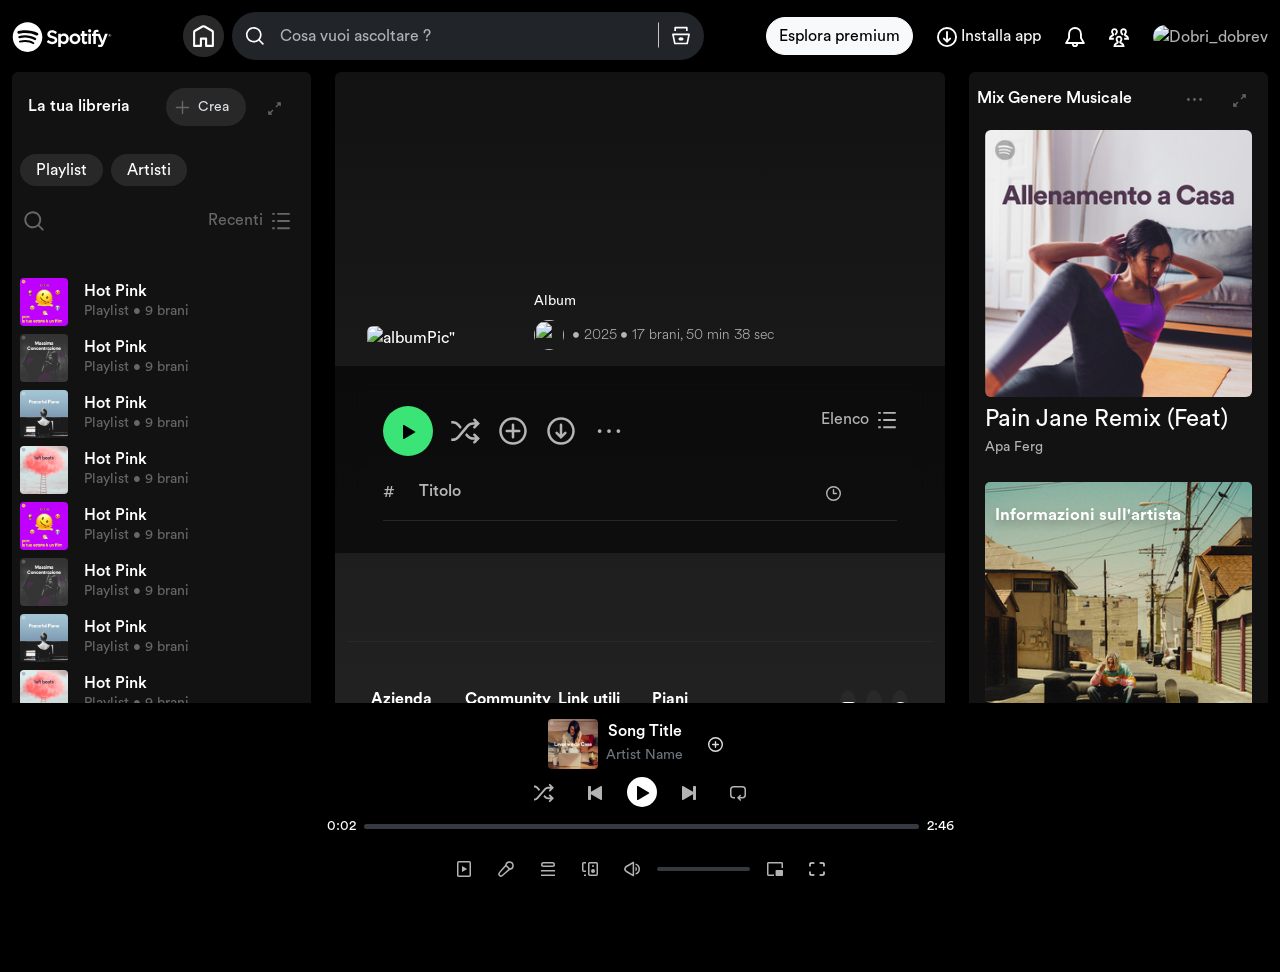
==== commit e4ded72d: "commit right side" ====
--- a/album.html
+++ b/album.html
@@ -3,20 +3,22 @@
   <head>
     <meta charset="UTF-8" />
     <meta name="viewport" content="width=device-width, initial-scale=1.0" />
-    <title>Spotify Clone - Album</title>
+    <title>Spotify clone</title>
+    <link rel="icon" type="image/png" href="./assets/img/favicon.png" />
     <link
       href="https://cdn.jsdelivr.net/npm/bootstrap@5.3.8/dist/css/bootstrap.min.css"
       rel="stylesheet"
+      integrity="sha384-sRIl4kxILFvY47J16cr9ZwB07vP4J8+LH7qKQnuqkuIAvNWLzeN8tE5YBujZqJLB"
+      crossorigin="anonymous"
     />
-    <link rel="stylesheet" href="./assets/css/style.css" />
+    <link rel="stylesheet" href="./assets/css/circular-font.css" />
+    <link rel="stylesheet" href="./assets/css/style-album.css" />
   </head>
-  <body>
-    <!-- HEADER -->
-
-    <header>
+
+  <body class="black">
+    <header class="my-1">
       <!-- navigation -->
-
-      <nav class="navbar navbar-expand-xl black">
+      <nav class="navbar navbar-expand-xl black fixed">
         <div class="container-fluid">
           <!-- logo -->
           <a class="navbar-brand">
@@ -27,83 +29,6 @@
               class="logo"
             />
           </a>
-
-          <!-- colonna centrale: home + search -->
-          <div
-            class="d-flex flex-grow-1 justify-content-center align-items-center gap-3"
-          >
-            <!-- home -->
-            <a href="./homePage.html" class="grey rounded-5 p-2">
-              <svg fill="#fff" width="25" viewBox="0 0 24 24">
-                <path
-                  d="M12.5 3.247a1 1 0 0 0-1 0L4 7.577V20h4.5v-6a1 1 0 0 
-              1 1-1h5a1 1 0 0 1 1 1v6H20V7.577zm-2-1.732a3 3 0 0 
-              1 3 0l7.5 4.33a2 2 0 0 1 1 1.732V21a1 1 0 0 
-              1-1 1h-6.5a1 1 0 0 1-1-1v-6h-3v6a1 1 0 0 
-              1-1 1H3a1 1 0 0 1-1-1V7.577a2 2 0 0 1 
-              1-1.732z"
-                ></path>
-              </svg>
-            </a>
-
-            <!-- search -->
-            <form class="d-flex" role="search">
-              <div class="d-flex position-relative search-width">
-                <input
-                  class="form-control me-2 border-0 rounded-5 px-5 search-padding"
-                  type="search"
-                  placeholder="Cosa vuoi ascoltare ?"
-                  aria-label="Search"
-                />
-                <button class="btn search-icon" type="submit">
-                  <svg
-                    width="20"
-                    fill="#fff"
-                    data-encore-id="icon"
-                    role="img"
-                    aria-hidden="true"
-                    class="e-91000-icon e-91000-baseline MpoH5sdgCUbPL5LCl3Cy"
-                    data-testid="search-icon"
-                    viewBox="0 0 24 24"
-                    style="
-                      --encore-icon-height: var(
-                        --encore-graphic-size-decorative-larger-3
-                      );
-                      --encore-icon-width: var(
-                        --encore-graphic-size-decorative-larger-3
-                      );
-                    "
-                  >
-                    <path
-                      d="M10.533 1.27893C5.35215 1.27893 1.12598 5.41887 1.12598 10.5579C1.12598 15.697 5.35215 19.8369 10.533 19.8369C12.767 19.8369 14.8235 19.0671 16.4402 17.7794L20.7929 22.132C21.1834 22.5226 21.8166 22.5226 22.2071 22.132C22.5976 21.7415 22.5976 21.1083 22.2071 20.7178L17.8634 16.3741C19.1616 14.7849 19.94 12.7634 19.94 10.5579C19.94 5.41887 15.7138 1.27893 10.533 1.27893ZM3.12598 10.5579C3.12598 6.55226 6.42768 3.27893 10.533 3.27893C14.6383 3.27893 17.94 6.55226 17.94 10.5579C17.94 14.5636 14.6383 17.8369 10.533 17.8369C6.42768 17.8369 3.12598 14.5636 3.12598 10.5579Z"
-                    ></path>
-                  </svg>
-                </button>
-                <button
-                  class="btn search-nav rounded-0 search-nav-border"
-                  type="submit"
-                >
-                  <svg
-                    data-encore-id="icon"
-                    width="20"
-                    fill="#fff"
-                    role="img"
-                    aria-hidden="true"
-                    class="e-91000-icon e-91000-baseline"
-                    style="margin: 0 10px"
-                    viewBox="0 0 24 24"
-                  >
-                    <path
-                      d="M15 15.5c0 1.105-1.343 2-3 2s-3-.895-3-2 1.343-2 3-2 3 .895 3 2"
-                    ></path>
-                    <path
-                      d="M1.513 9.37A1 1 0 0 1 2.291 9h19.418a1 1 0 0 1 .979 1.208l-2.339 11a1 1 0 0 1-.978.792H4.63a1 1 0 0 1-.978-.792l-2.339-11a1 1 0 0 1 .201-.837zM3.525 11l1.913 9h13.123l1.913-9zM4 2a1 1 0 0 1 1-1h14a1 1 0 0 1 1 1v4h-2V3H6v3H4z"
-                    ></path>
-                  </svg>
-                </button>
-              </div>
-            </form>
-          </div>
 
           <!-- hamburge icon -->
           <button
@@ -118,7 +43,84 @@
             <span class="navbar-toggler-icon"></span>
           </button>
           <div class="collapse navbar-collapse" id="navbarSupportedContent">
-            <div class="flex-grow-1 d-flex justify-content-end"></div>
+            <div class="flex-grow-1 d-flex justify-content-end">
+              <div class="d-flex gap-2 align-items-center mx-auto">
+                <!-- home icon -->
+                <a href="/" class="grey rounded-5 p-2"
+                  ><svg
+                    fill="#fff"
+                    data-encore-id="icon"
+                    width="25"
+                    role="img"
+                    aria-hidden="true"
+                    class="e-91000-icon e-91000-baseline"
+                    viewBox="0 0 24 24"
+                  >
+                    <path
+                      d="M12.5 3.247a1 1 0 0 0-1 0L4 7.577V20h4.5v-6a1 1 0 0 1 1-1h5a1 1 0 0 1 1 1v6H20V7.577zm-2-1.732a3 3 0 0 1 3 0l7.5 4.33a2 2 0 0 1 1 1.732V21a1 1 0 0 1-1 1h-6.5a1 1 0 0 1-1-1v-6h-3v6a1 1 0 0 1-1 1H3a1 1 0 0 1-1-1V7.577a2 2 0 0 1 1-1.732z"
+                    ></path></svg
+                ></a>
+                <!-- search  form -->
+                <form class="d-flex" role="search">
+                  <div class="d-flex position-relative search-width">
+                    <input
+                      id="search"
+                      class="form-control me-2 border-0 rounded-5 px-5 search-padding"
+                      type="search"
+                      placeholder="Cosa vuoi ascoltare ?"
+                      aria-label="Search"
+                    />
+                    <!-- button search icon -->
+                    <button class="btn search-icon" type="submit">
+                      <svg
+                        width="20"
+                        fill="#fff "
+                        data-encore-id="icon"
+                        role="img"
+                        aria-hidden="true"
+                        class="e-91000-icon e-91000-baseline MpoH5sdgCUbPL5LCl3Cy"
+                        data-testid="search-icon"
+                        viewBox="0 0 24 24"
+                        style="
+                          --encore-icon-height: var(
+                            --encore-graphic-size-decorative-larger-3
+                          );
+                          --encore-icon-width: var(
+                            --encore-graphic-size-decorative-larger-3
+                          );
+                        "
+                      >
+                        <path
+                          d="M10.533 1.27893C5.35215 1.27893 1.12598 5.41887 1.12598 10.5579C1.12598 15.697 5.35215 19.8369 10.533 19.8369C12.767 19.8369 14.8235 19.0671 16.4402 17.7794L20.7929 22.132C21.1834 22.5226 21.8166 22.5226 22.2071 22.132C22.5976 21.7415 22.5976 21.1083 22.2071 20.7178L17.8634 16.3741C19.1616 14.7849 19.94 12.7634 19.94 10.5579C19.94 5.41887 15.7138 1.27893 10.533 1.27893ZM3.12598 10.5579C3.12598 6.55226 6.42768 3.27893 10.533 3.27893C14.6383 3.27893 17.94 6.55226 17.94 10.5579C17.94 14.5636 14.6383 17.8369 10.533 17.8369C6.42768 17.8369 3.12598 14.5636 3.12598 10.5579Z"
+                        ></path>
+                      </svg>
+                    </button>
+                    <!-- button search navigation icon -->
+                    <button
+                      class="btn search-nav rounded-0 search-nav-border"
+                      type="submit"
+                    >
+                      <svg
+                        data-encore-id="icon"
+                        width="20"
+                        fill="#fff"
+                        role="img"
+                        aria-hidden="true"
+                        class="e-91000-icon e-91000-baseline"
+                        viewBox="0 0 24 24"
+                      >
+                        <path
+                          d="M15 15.5c0 1.105-1.343 2-3 2s-3-.895-3-2 1.343-2 3-2 3 .895 3 2"
+                        ></path>
+                        <path
+                          d="M1.513 9.37A1 1 0 0 1 2.291 9h19.418a1 1 0 0 1 .979 1.208l-2.339 11a1 1 0 0 1-.978.792H4.63a1 1 0 0 1-.978-.792l-2.339-11a1 1 0 0 1 .201-.837zM3.525 11l1.913 9h13.123l1.913-9zM4 2a1 1 0 0 1 1-1h14a1 1 0 0 1 1 1v4h-2V3H6v3H4z"
+                        ></path>
+                      </svg>
+                    </button>
+                  </div>
+                </form>
+              </div>
+            </div>
 
             <!-- navbar list right side -->
             <div>
@@ -229,37 +231,64 @@
         </div>
       </nav>
     </header>
-
-    <!-- MAIN -->
-
+    <!-- main -->
     <main class="container-fluid text-white">
+      <!-- column left -->
       <div class="row">
-        <!-- column left -->
-
-        <div class="col-lg-2 d-none d-lg-block leftSide">
-          <div class="greybody rounded-2 h-100 p-2">
+        <div class="col sidebar-container fixed vh-100">
+          <div class="greybody rounded-2">
             <div
-              class="d-flex justify-content-between align-items-center p-3 mb-1"
+              class="d-flex grey-body justify-content-between align-items-center p-3 mb-1"
             >
               <h4 class="m-0 fs-6">La tua libreria</h4>
               <div class="d-flex gap-2">
                 <!-- button 1 -->
-
                 <button
                   class="btn d-flex align-items-center grey rounded-5 fs-7 fw-semi-bold gap-2 px-2 py-1"
                 >
-                  <svg width="15" fill="#686767" viewBox="0 0 16 16">
+                  <svg
+                    data-encore-id="icon"
+                    role="img"
+                    aria-hidden="true"
+                    width="15"
+                    fill="#686767"
+                    class="e-91000-icon e-91000-baseline yoyv1_1LPucwCXYDe5AN"
+                    viewBox="0 0 16 16"
+                    style="
+                      --encore-icon-height: var(
+                        --encore-graphic-size-decorative-smaller
+                      );
+                      --encore-icon-width: var(
+                        --encore-graphic-size-decorative-smaller
+                      );
+                    "
+                  >
                     <path
                       d="M15.25 8a.75.75 0 0 1-.75.75H8.75v5.75a.75.75 0 0 1-1.5 0V8.75H1.5a.75.75 0 0 1 0-1.5h5.75V1.5a.75.75 0 0 1 1.5 0v5.75h5.75a.75.75 0 0 1 .75.75"
                     ></path>
                   </svg>
+                  <!-- span crea -->
                   <span class="pe-2">Crea</span>
                 </button>
-
                 <!-- button 2 -->
-
                 <button class="btn">
-                  <svg width="15" fill="#686767" viewBox="0 0 16 16">
+                  <svg
+                    data-encore-id="icon"
+                    role="img"
+                    aria-hidden="true"
+                    width="15"
+                    fill="#686767"
+                    class="e-91000-icon e-91000-baseline"
+                    viewBox="0 0 16 16"
+                    style="
+                      --encore-icon-height: var(
+                        --encore-graphic-size-decorative-smaller
+                      );
+                      --encore-icon-width: var(
+                        --encore-graphic-size-decorative-smaller
+                      );
+                    "
+                  >
                     <path
                       d="M6.52 9.47a.75.75 0 0 1 0 1.06l-2.72 2.72h1.018a.75.75 0 0 1 0 1.5H1.25v-3.579a.75.75 0 0 1 1.5 0v1.018l2.72-2.72a.75.75 0 0 1 1.06 0zm2.94-2.94a.75.75 0 0 1 0-1.06l2.72-2.72h-1.018a.75.75 0 1 1 0-1.5h3.578v3.579a.75.75 0 0 1-1.5 0V3.81l-2.72 2.72a.75.75 0 0 1-1.06 0"
                     ></path>
@@ -269,7 +298,6 @@
             </div>
 
             <!-- Buttons playlist, artist -->
-
             <div class="d-flex fs-6 gap-2 p-2 mb-2">
               <button class="grey border-0 rounded-5 px-3 py-1">
                 Playlist
@@ -278,31 +306,59 @@
             </div>
 
             <!-- search and playlist -->
-
             <div class="d-flex justify-content-between align-items-center mb-3">
               <!-- search button -->
               <button class="btn border-0">
-                <svg width="20" fill="#686767" viewBox="0 0 16 16">
+                <svg
+                  data-encore-id="icon"
+                  role="img"
+                  width="20"
+                  fill="#686767"
+                  aria-hidden="true"
+                  class="e-91000-icon e-91000-baseline AFy8ta8zNE0nUMR7Dwdk"
+                  viewBox="0 0 16 16"
+                  style="
+                    --encore-icon-height: var(
+                      --encore-graphic-size-decorative-smaller
+                    );
+                    --encore-icon-width: var(
+                      --encore-graphic-size-decorative-smaller
+                    );
+                  "
+                >
                   <path
                     d="M7 1.75a5.25 5.25 0 1 0 0 10.5 5.25 5.25 0 0 0 0-10.5M.25 7a6.75 6.75 0 1 1 12.096 4.12l3.184 3.185a.75.75 0 1 1-1.06 1.06L11.304 12.2A6.75 6.75 0 0 1 .25 7"
                   ></path>
                 </svg>
               </button>
-
               <!-- button recents -->
-
               <button class="btn border-0 me-2">
                 <span class="grey-light pe-1">Recenti</span>
-                <svg width="20" fill="#686767" viewBox="0 0 16 16">
+                <svg
+                  data-encore-id="icon"
+                  role="img"
+                  width="20"
+                  fill="#686767"
+                  aria-hidden="true"
+                  class="e-91000-icon e-91000-baseline e-91000-icon--auto-mirror"
+                  viewBox="0 0 16 16"
+                  style="
+                    --encore-icon-height: var(
+                      --encore-graphic-size-decorative-smaller
+                    );
+                    --encore-icon-width: var(
+                      --encore-graphic-size-decorative-smaller
+                    );
+                  "
+                >
                   <path
                     d="M15 14.5H5V13h10zm0-5.75H5v-1.5h10zM15 3H5V1.5h10zM3 3H1V1.5h2zm0 11.5H1V13h2zm0-5.75H1v-1.5h2z"
                   ></path>
                 </svg>
               </button>
             </div>
-
             <!-- playlist -->
-
+            <!-- first song -->
             <div class="playlist-container py-4">
               <div class="d-flex align-items-center gap-3 ps-2 mb-2">
                 <img
@@ -311,21 +367,188 @@
                   width="48"
                   height="48"
                   alt="brano"
+                  title="playlist"
                 />
                 <div>
                   <h6 class="m-0">Hot Pink</h6>
                   <p class="grey-light m-0">Playlist • <span>9</span> brani</p>
                 </div>
               </div>
-
-              <!-- altre playlist duplicate -->
+              <!-- second song -->
+              <div class="d-flex align-items-center gap-3 ps-2 mb-2">
+                <img
+                  src="./assets/imgs/main/image-3.jpg"
+                  class="rounded-1"
+                  width="48"
+                  height="48"
+                  alt="brano"
+                  title="playlist"
+                />
+                <div>
+                  <h6 class="m-0">Hot Pink</h6>
+                  <p class="grey-light m-0">Playlist • <span>9</span> brani</p>
+                </div>
+              </div>
+              <!-- thirdsong -->
+              <div class="d-flex align-items-center gap-3 ps-2 mb-2">
+                <img
+                  src="./assets/imgs/main/image-4.jpg"
+                  class="rounded-1"
+                  width="48"
+                  height="48"
+                  alt="brano"
+                  title="playlist"
+                />
+                <div>
+                  <h6 class="m-0">Hot Pink</h6>
+                  <p class="grey-light m-0">Playlist • <span>9</span> brani</p>
+                </div>
+              </div>
+              <!-- fourth song -->
+              <div class="d-flex align-items-center gap-3 ps-2 mb-2">
+                <img
+                  src="./assets/imgs/main/image-5.jpg"
+                  class="rounded-1"
+                  width="48"
+                  height="48"
+                  alt="brano"
+                  title="playlist"
+                />
+                <div>
+                  <h6 class="m-0">Hot Pink</h6>
+                  <p class="grey-light m-0">Playlist • <span>9</span> brani</p>
+                </div>
+              </div>
+
+              <!-- prova ___________________________________________________________________________________________________ -->
+
+              <!-- first song -->
+              <div class="d-flex align-items-center gap-3 ps-2 mb-2">
+                <img
+                  src="./assets/imgs/main/image-2.jpg"
+                  class="rounded-1"
+                  width="48"
+                  height="48"
+                  alt="brano"
+                  title="playlist"
+                />
+                <div>
+                  <h6 class="m-0">Hot Pink</h6>
+                  <p class="grey-light m-0">Playlist • <span>9</span> brani</p>
+                </div>
+              </div>
+              <!-- second song -->
+              <div class="d-flex align-items-center gap-3 ps-2 mb-2">
+                <img
+                  src="./assets/imgs/main/image-3.jpg"
+                  class="rounded-1"
+                  width="48"
+                  height="48"
+                  alt="brano"
+                  title="playlist"
+                />
+                <div>
+                  <h6 class="m-0">Hot Pink</h6>
+                  <p class="grey-light m-0">Playlist • <span>9</span> brani</p>
+                </div>
+              </div>
+              <!-- thirdsong -->
+              <div class="d-flex align-items-center gap-3 ps-2 mb-2">
+                <img
+                  src="./assets/imgs/main/image-4.jpg"
+                  class="rounded-1"
+                  width="48"
+                  height="48"
+                  alt="brano"
+                  title="playlist"
+                />
+                <div>
+                  <h6 class="m-0">Hot Pink</h6>
+                  <p class="grey-light m-0">Playlist • <span>9</span> brani</p>
+                </div>
+              </div>
+              <!-- fourth song -->
+              <div class="d-flex align-items-center gap-3 ps-2 mb-2">
+                <img
+                  src="./assets/imgs/main/image-5.jpg"
+                  class="rounded-1"
+                  width="48"
+                  height="48"
+                  alt="brano"
+                  title="playlist"
+                />
+                <div>
+                  <h6 class="m-0">Hot Pink</h6>
+                  <p class="grey-light m-0">Playlist • <span>9</span> brani</p>
+                </div>
+              </div>
+
+              <!-- first song -->
+              <div class="d-flex align-items-center gap-3 ps-2 mb-2">
+                <img
+                  src="./assets/imgs/main/image-2.jpg"
+                  class="rounded-1"
+                  width="48"
+                  height="48"
+                  alt="brano"
+                  title="playlist"
+                />
+                <div>
+                  <h6 class="m-0">Hot Pink</h6>
+                  <p class="grey-light m-0">Playlist • <span>9</span> brani</p>
+                </div>
+              </div>
+              <!-- second song -->
+              <div class="d-flex align-items-center gap-3 ps-2 mb-2">
+                <img
+                  src="./assets/imgs/main/image-3.jpg"
+                  class="rounded-1"
+                  width="48"
+                  height="48"
+                  alt="brano"
+                  title="playlist"
+                />
+                <div>
+                  <h6 class="m-0">Hot Pink</h6>
+                  <p class="grey-light m-0">Playlist • <span>9</span> brani</p>
+                </div>
+              </div>
+              <!-- thirdsong -->
+              <div class="d-flex align-items-center gap-3 ps-2 mb-2">
+                <img
+                  src="./assets/imgs/main/image-4.jpg"
+                  class="rounded-1"
+                  width="48"
+                  height="48"
+                  alt="brano"
+                  title="playlist"
+                />
+                <div>
+                  <h6 class="m-0">Hot Pink</h6>
+                  <p class="grey-light m-0">Playlist • <span>9</span> brani</p>
+                </div>
+              </div>
+              <!-- fourth song -->
+              <div class="d-flex align-items-center gap-3 ps-2 mb-2">
+                <img
+                  src="./assets/imgs/main/image-5.jpg"
+                  class="rounded-1"
+                  width="48"
+                  height="48"
+                  alt="brano"
+                  title="playlist"
+                />
+                <div>
+                  <h6 class="m-0">Hot Pink</h6>
+                  <p class="grey-light m-0">Playlist • <span>9</span> brani</p>
+                </div>
+              </div>
             </div>
           </div>
         </div>
-
         <!-- column center -->
-        <div id="album" class="col fixed">
-          <div id="margin" class="background-center rounded-2 center-container">
+        <div id="album" class="col fixed vh-100">
+          <div class="background-center rounded-2 center-container">
             <!-- Cover & Title -->
             <div class="row padding-header">
               <div class="col-4 w-25 d-flex flex-column justify-content-end">
@@ -342,14 +565,15 @@
                   <div class="info d-flex gap-2 align-items-center">
                     <div>
                       <img
+                        id="artistPic"
                         class="perfect-circle"
-                        src="https://i.scdn.co/image/ab6761610000101f9ad1bfa34330b53f59460c31"
+                        src=""
                         alt=""
                       />
                     </div>
                     <div>
                       <p id="albumInfo" class="artist-info m-0">
-                        Fabri Fibra <span>• 2025</span> <span>• 17 brani,</span>
+                        <span>• 2025</span> <span>• 17 brani,</span>
                         <span>50 min 38 sec</span>
                       </p>
                     </div>
@@ -756,32 +980,73 @@
         </div>
 
         <!-- column right -->
-        <div class="col-lg-2 d-none d-lg-block rightSide">
-          <div class="greybody rounded-2 playlist-container-right p-2">
-            <div class="d-flex justify-content-between align-items-center p-2">
+        <div class="col sidebar-container fixed vh-100">
+          <div class="greybody rounded-2 playlist-container-right">
+            <div
+              class="d-flex grey-body justify-content-between align-items-center p-2"
+            >
               <h4 class="m-0 fs-6">Mix Genere Musicale</h4>
               <div class="d-flex gap-2">
+                <!-- button 1 -->
                 <button class="btn d-flex align-items-center px-2 py-1">
-                  <svg width="15" fill="#686767" viewBox="0 0 16 16">
+                  <svg
+                    data-encore-id="icon"
+                    width="15"
+                    fill="#686767"
+                    role="img"
+                    aria-hidden="true"
+                    class="e-91000-icon e-91000-baseline"
+                    viewBox="0 0 16 16"
+                    style="
+                      --encore-icon-height: var(
+                        --encore-graphic-size-decorative-smaller
+                      );
+                      --encore-icon-width: var(
+                        --encore-graphic-size-decorative-smaller
+                      );
+                    "
+                  >
                     <path
                       d="M3 8a1.5 1.5 0 1 1-3 0 1.5 1.5 0 0 1 3 0m6.5 0a1.5 1.5 0 1 1-3 0 1.5 1.5 0 0 1 3 0M16 8a1.5 1.5 0 1 1-3 0 1.5 1.5 0 0 1 3 0"
                     ></path>
                   </svg>
                 </button>
+                <!-- button 2 -->
+                <button class="btn">
+                  <svg
+                    data-encore-id="icon"
+                    role="img"
+                    aria-hidden="true"
+                    width="15"
+                    fill="#686767"
+                    class="e-91000-icon e-91000-baseline"
+                    viewBox="0 0 16 16"
+                    style="
+                      --encore-icon-height: var(
+                        --encore-graphic-size-decorative-smaller
+                      );
+                      --encore-icon-width: var(
+                        --encore-graphic-size-decorative-smaller
+                      );
+                    "
+                  >
+                    <path
+                      d="M6.52 9.47a.75.75 0 0 1 0 1.06l-2.72 2.72h1.018a.75.75 0 0 1 0 1.5H1.25v-3.579a.75.75 0 0 1 1.5 0v1.018l2.72-2.72a.75.75 0 0 1 1.06 0zm2.94-2.94a.75.75 0 0 1 0-1.06l2.72-2.72h-1.018a.75.75 0 1 1 0-1.5h3.578v3.579a.75.75 0 0 1-1.5 0V3.81l-2.72 2.72a.75.75 0 0 1-1.06 0"
+                    ></path>
+                  </svg>
+                </button>
               </div>
             </div>
 
             <!-- right side container -->
-            <div class="d-flex flex-column px-3 py-1">
+            <div id="rightCont" class="d-flex flex-column px-3 py-1">
               <img
                 src="./assets/imgs/main/image-14.jpg"
-                class="rounded-2 img-fluid"
+                class="rounded-2"
                 alt="foto"
               />
               <div class="my-1">
-                <a href="#" class="fs-5 text-white d-block"
-                  >Pain Jane Remix (Feat)</a
-                >
+                <a href="#" class="fs-4 text-white">Pain Jane Remix (Feat)</a>
                 <p class="m-0">
                   <a href="#" class="text-decoration-none text-color"
                     >Apa Ferg</a
@@ -789,7 +1054,6 @@
                 </p>
               </div>
             </div>
-
             <!-- artist card -->
             <div class="p-3 mb-3">
               <div class="card border-0 grey">
@@ -812,11 +1076,12 @@
                   <div
                     class="d-flex justify-content-between align-items-center"
                   >
-                    <div>
+                    <div id="fans">
                       <p class="m-0 text-color">10.270.426</p>
                       <p class="m-0 text-color">ascoltatori mensili</p>
                     </div>
-                    <div class="flex-shrink-0">
+                    <!-- link -->
+                    <div>
                       <a
                         href="#"
                         class="btn btn-outline-secondary rounded-5 px-3 py-1 text-white"
@@ -824,7 +1089,8 @@
                       >
                     </div>
                   </div>
-                  <p class="card-text mt-2 text-color">
+                  <!-- description -->
+                  <p id="desc" class="card-text mt-2 text-color">
                     Some quick example text to build on the card title and make
                     up the bulk of the card’s content.
                   </p>
@@ -835,116 +1101,30 @@
         </div>
       </div>
     </main>
-
-    <!-- FOOTER/PLAYER -->
-    <div class="container-fluid fixed-bottom black border-secondary py-2">
-      <div
-        class="row align-items-center p-2 text-white text-center text-xxl-start"
-      >
-        <!-- Song info -->
+    <!-- footer -->
+    <footer>
+      <div class="container-fluid fixed-bottom black border-secondary py-2">
         <div
-          class="col-12 col-xxl-3 d-flex align-items-center justify-content-center justify-content-xxl-start mb-2 mb-xxl-0"
+          class="row align-items-center p-2 text-white text-center text-xxl-start"
         >
-          <img
-            id="player-cover"
-            src="./assets/imgs/main/image-11.jpg"
-            class="img-thumbnail me-2"
-            style="width: 50px; height: 50px"
-          />
-          <div class="me-2">
-            <h6 id="player-title" class="mb-0">Burning Love</h6>
-            <small id="player-artist" class="text-secondary">Elvis</small>
-          </div>
-          <button class="btn btn-sm ms-2">
-            <svg
-              data-encore-id="icon"
-              role="img"
-              aria-hidden="true"
-              class="e-91000-icon e-91000-baseline"
-              viewBox="0 0 16 16"
-              width="20"
-              fill="#fff"
-              style="
-                --encore-icon-height: var(
-                  --encore-graphic-size-decorative-smaller
-                );
-                --encore-icon-width: var(
-                  --encore-graphic-size-decorative-smaller
-                );
-              "
-            >
-              <path
-                d="M8 1.5a6.5 6.5 0 1 0 0 13 6.5 6.5 0 0 0 0-13M0 8a8 8 0 1 1 16 0A8 8 0 0 1 0 8"
-              ></path>
-              <path
-                d="M11.75 8a.75.75 0 0 1-.75.75H8.75V11a.75.75 0 0 1-1.5 0V8.75H5a.75.75 0 0 1 0-1.5h2.25V5a.75.75 0 0 1 1.5 0v2.25H11a.75.75 0 0 1 .75.75"
-              ></path>
-            </svg>
-          </button>
-        </div>
-
-        <!-- Controls -->
-
-        <div class="col-12 col-xxl-6 text-center mb-2 mb-xxl-0">
-          <div class="btn-group gap-3">
-            <!-- button plus -->
-            <button class="btn btn-sm">
+          <!-- Song info -->
+          <div
+            class="col-12 col-xxl-3 d-flex align-items-center justify-content-center justify-content-xxl-start mb-2 mb-xxl-0"
+          >
+            <img
+              src="./assets/imgs/main/image-16.jpg"
+              class="rounded-1 me-2"
+              style="width: 50px; height: 50px"
+            />
+            <div class="me-2">
+              <h6 class="mb-0">Song Title</h6>
+              <small class="text-secondary">Artist Name</small>
+            </div>
+            <button class="btn btn-sm ms-2">
               <svg
                 data-encore-id="icon"
-                role="img"
-                aria-hidden="true"
-                class="e-91000-icon e-91000-baseline"
-                width="20"
-                fill="#B3B3B3"
-                viewBox="0 0 16 16"
-                style="
-                  --encore-icon-height: var(
-                    --encore-graphic-size-decorative-smaller
-                  );
-                  --encore-icon-width: var(
-                    --encore-graphic-size-decorative-smaller
-                  );
-                "
-              >
-                <path
-                  d="M13.151.922a.75.75 0 1 0-1.06 1.06L13.109 3H11.16a3.75 3.75 0 0 0-2.873 1.34l-6.173 7.356A2.25 2.25 0 0 1 .39 12.5H0V14h.391a3.75 3.75 0 0 0 2.873-1.34l6.173-7.356a2.25 2.25 0 0 1 1.724-.804h1.947l-1.017 1.018a.75.75 0 0 0 1.06 1.06L15.98 3.75zM.391 3.5H0V2h.391c1.109 0 2.16.49 2.873 1.34L4.89 5.277l-.979 1.167-1.796-2.14A2.25 2.25 0 0 0 .39 3.5z"
-                ></path>
-                <path
-                  d="m7.5 10.723.98-1.167.957 1.14a2.25 2.25 0 0 0 1.724.804h1.947l-1.017-1.018a.75.75 0 1 1 1.06-1.06l2.829 2.828-2.829 2.828a.75.75 0 1 1-1.06-1.06L13.109 13H11.16a3.75 3.75 0 0 1-2.873-1.34l-.787-.938z"
-                ></path>
-              </svg>
-            </button>
-            <!-- button shuffle -->
-            <button class="btn btn-sm">
-              <svg
-                data-encore-id="icon"
-                role="img"
-                aria-hidden="true"
-                class="e-91000-icon e-91000-baseline"
-                width="16"
-                fill="#B3B3B3"
-                viewBox="0 0 16 16"
-                style="
-                  --encore-icon-height: var(
-                    --encore-graphic-size-decorative-smaller
-                  );
-                  --encore-icon-width: var(
-                    --encore-graphic-size-decorative-smaller
-                  );
-                "
-              >
-                <path
-                  d="M3.3 1a.7.7 0 0 1 .7.7v5.15l9.95-5.744a.7.7 0 0 1 1.05.606v12.575a.7.7 0 0 1-1.05.607L4 9.149V14.3a.7.7 0 0 1-.7.7H1.7a.7.7 0 0 1-.7-.7V1.7a.7.7 0 0 1 .7-.7z"
-                ></path>
-              </svg>
-            </button>
-            <button class="btn perfect-circle bg-white p-0" id="playSong">
-              <audio id="audio-player" hidden></audio>
-              <!-- play icon -->
-              <svg
-                data-encore-id="icon"
-                width="16"
-                fill="#000"
+                width="15"
+                fill="#DCDCDC"
                 role="img"
                 aria-hidden="true"
                 class="e-91000-icon e-91000-baseline"
@@ -959,22 +1139,191 @@
                 "
               >
                 <path
-                  d="M3 1.713a.7.7 0 0 1 1.05-.607l10.89 6.288a.7.7 0 0 1 0 1.212L4.05 14.894A.7.7 0 0 1 3 14.288z"
+                  d="M8 1.5a6.5 6.5 0 1 0 0 13 6.5 6.5 0 0 0 0-13M0 8a8 8 0 1 1 16 0A8 8 0 0 1 0 8"
+                ></path>
+                <path
+                  d="M11.75 8a.75.75 0 0 1-.75.75H8.75V11a.75.75 0 0 1-1.5 0V8.75H5a.75.75 0 0 1 0-1.5h2.25V5a.75.75 0 0 1 1.5 0v2.25H11a.75.75 0 0 1 .75.75"
                 ></path>
               </svg>
-
-              <!-- pause icon -->
-              <!-- <svg data-encore-id="icon" role="img" aria-hidden="true" class="e-91000-icon e-91000-baseline" viewBox="0 0 16 16" style="--encore-icon-height: var(--encore-graphic-size-decorative-smaller); --encore-icon-width: var(--encore-graphic-size-decorative-smaller);"><path d="M2.7 1a.7.7 0 0 0-.7.7v12.6a.7.7 0 0 0 .7.7h2.6a.7.7 0 0 0 .7-.7V1.7a.7.7 0 0 0-.7-.7zm8 0a.7.7 0 0 0-.7.7v12.6a.7.7 0 0 0 .7.7h2.6a.7.7 0 0 0 .7-.7V1.7a.7.7 0 0 0-.7-.7z"></path></svg> -->
+            </button>
+          </div>
+
+          <!-- Controls -->
+
+          <div class="col-12 col-xxl-6 text-center mb-2 mb-xxl-0">
+            <div class="btn-group gap-3">
+              <!-- button plus -->
+              <button class="btn btn-sm">
+                <svg
+                  data-encore-id="icon"
+                  role="img"
+                  aria-hidden="true"
+                  class="e-91000-icon e-91000-baseline"
+                  width="20"
+                  fill="#B3B3B3"
+                  viewBox="0 0 16 16"
+                  style="
+                    --encore-icon-height: var(
+                      --encore-graphic-size-decorative-smaller
+                    );
+                    --encore-icon-width: var(
+                      --encore-graphic-size-decorative-smaller
+                    );
+                  "
+                >
+                  <path
+                    d="M13.151.922a.75.75 0 1 0-1.06 1.06L13.109 3H11.16a3.75 3.75 0 0 0-2.873 1.34l-6.173 7.356A2.25 2.25 0 0 1 .39 12.5H0V14h.391a3.75 3.75 0 0 0 2.873-1.34l6.173-7.356a2.25 2.25 0 0 1 1.724-.804h1.947l-1.017 1.018a.75.75 0 0 0 1.06 1.06L15.98 3.75zM.391 3.5H0V2h.391c1.109 0 2.16.49 2.873 1.34L4.89 5.277l-.979 1.167-1.796-2.14A2.25 2.25 0 0 0 .39 3.5z"
+                  ></path>
+                  <path
+                    d="m7.5 10.723.98-1.167.957 1.14a2.25 2.25 0 0 0 1.724.804h1.947l-1.017-1.018a.75.75 0 1 1 1.06-1.06l2.829 2.828-2.829 2.828a.75.75 0 1 1-1.06-1.06L13.109 13H11.16a3.75 3.75 0 0 1-2.873-1.34l-.787-.938z"
+                  ></path>
+                </svg>
+              </button>
+              <!-- button shuffle -->
+              <button class="btn btn-sm">
+                <svg
+                  data-encore-id="icon"
+                  role="img"
+                  aria-hidden="true"
+                  class="e-91000-icon e-91000-baseline"
+                  width="16"
+                  fill="#B3B3B3"
+                  viewBox="0 0 16 16"
+                  style="
+                    --encore-icon-height: var(
+                      --encore-graphic-size-decorative-smaller
+                    );
+                    --encore-icon-width: var(
+                      --encore-graphic-size-decorative-smaller
+                    );
+                  "
+                >
+                  <path
+                    d="M3.3 1a.7.7 0 0 1 .7.7v5.15l9.95-5.744a.7.7 0 0 1 1.05.606v12.575a.7.7 0 0 1-1.05.607L4 9.149V14.3a.7.7 0 0 1-.7.7H1.7a.7.7 0 0 1-.7-.7V1.7a.7.7 0 0 1 .7-.7z"
+                  ></path>
+                </svg>
+              </button>
+              <button class="btn perfect-circle bg-white p-0">
+                <!-- play icon -->
+                <svg
+                  data-encore-id="icon"
+                  width="16"
+                  fill="#000"
+                  role="img"
+                  aria-hidden="true"
+                  class="e-91000-icon e-91000-baseline"
+                  viewBox="0 0 16 16"
+                  style="
+                    --encore-icon-height: var(
+                      --encore-graphic-size-decorative-smaller
+                    );
+                    --encore-icon-width: var(
+                      --encore-graphic-size-decorative-smaller
+                    );
+                  "
+                >
+                  <path
+                    d="M3 1.713a.7.7 0 0 1 1.05-.607l10.89 6.288a.7.7 0 0 1 0 1.212L4.05 14.894A.7.7 0 0 1 3 14.288z"
+                  ></path>
+                </svg>
+
+                <!-- pause icon -->
+                <!-- <svg data-encore-id="icon" role="img" aria-hidden="true" class="e-91000-icon e-91000-baseline" viewBox="0 0 16 16" style="--encore-icon-height: var(--encore-graphic-size-decorative-smaller); --encore-icon-width: var(--encore-graphic-size-decorative-smaller);"><path d="M2.7 1a.7.7 0 0 0-.7.7v12.6a.7.7 0 0 0 .7.7h2.6a.7.7 0 0 0 .7-.7V1.7a.7.7 0 0 0-.7-.7zm8 0a.7.7 0 0 0-.7.7v12.6a.7.7 0 0 0 .7.7h2.6a.7.7 0 0 0 .7-.7V1.7a.7.7 0 0 0-.7-.7z"></path></svg> -->
+              </button>
+              <button class="btn btn-sm">
+                <svg
+                  data-encore-id="icon"
+                  role="img"
+                  aria-hidden="true"
+                  width="16"
+                  fill="#B3B3B3"
+                  class="e-91000-icon e-91000-baseline"
+                  viewBox="0 0 16 16"
+                  style="
+                    --encore-icon-height: var(
+                      --encore-graphic-size-decorative-smaller
+                    );
+                    --encore-icon-width: var(
+                      --encore-graphic-size-decorative-smaller
+                    );
+                  "
+                >
+                  <path
+                    d="M12.7 1a.7.7 0 0 0-.7.7v5.15L2.05 1.107A.7.7 0 0 0 1 1.712v12.575a.7.7 0 0 0 1.05.607L12 9.149V14.3a.7.7 0 0 0 .7.7h1.6a.7.7 0 0 0 .7-.7V1.7a.7.7 0 0 0-.7-.7z"
+                  ></path>
+                </svg>
+              </button>
+              <button class="btn btn-sm">
+                <svg
+                  data-encore-id="icon"
+                  role="img"
+                  aria-hidden="true"
+                  width="16"
+                  fill="#B3B3B3"
+                  class="e-91000-icon e-91000-baseline"
+                  viewBox="0 0 16 16"
+                  style="
+                    --encore-icon-height: var(
+                      --encore-graphic-size-decorative-smaller
+                    );
+                    --encore-icon-width: var(
+                      --encore-graphic-size-decorative-smaller
+                    );
+                  "
+                >
+                  <path
+                    d="M0 4.75A3.75 3.75 0 0 1 3.75 1h8.5A3.75 3.75 0 0 1 16 4.75v5a3.75 3.75 0 0 1-3.75 3.75H9.81l1.018 1.018a.75.75 0 1 1-1.06 1.06L6.939 12.75l2.829-2.828a.75.75 0 1 1 1.06 1.06L9.811 12h2.439a2.25 2.25 0 0 0 2.25-2.25v-5a2.25 2.25 0 0 0-2.25-2.25h-8.5A2.25 2.25 0 0 0 1.5 4.75v5A2.25 2.25 0 0 0 3.75 12H5v1.5H3.75A3.75 3.75 0 0 1 0 9.75z"
+                  ></path>
+                </svg>
+              </button>
+            </div>
+            <!-- progress bar song -->
+            <div class="d-flex align-items-center justify-content-center mt-2">
+              <small class="me-2">0:02</small>
+              <div class="progress progress-bar-song" style="height: 5px">
+                <div class="progress-bar grey-body"></div>
+              </div>
+              <small class="ms-2">2:46</small>
+            </div>
+          </div>
+
+          <!-- Extra icons -->
+          <div
+            class="col-12 col-xxl-3 d-flex justify-content-center justify-content-xxl-end align-items-center gap-2 mt-2 mt-xxl-0 extra-icons"
+          >
+            <button class="btn btn-sm">
+              <svg
+                data-encore-id="icon"
+                role="img"
+                aria-hidden="true"
+                class="e-91000-icon e-91000-baseline"
+                viewBox="0 0 16 16"
+                width="16"
+                fill="#B3B3B3"
+                style="
+                  --encore-icon-height: var(
+                    --encore-graphic-size-decorative-smaller
+                  );
+                  --encore-icon-width: var(
+                    --encore-graphic-size-decorative-smaller
+                  );
+                "
+              >
+                <path d="M11.196 8 6 5v6z"></path>
+                <path
+                  d="M15.002 1.75A1.75 1.75 0 0 0 13.252 0h-10.5a1.75 1.75 0 0 0-1.75 1.75v12.5c0 .966.783 1.75 1.75 1.75h10.5a1.75 1.75 0 0 0 1.75-1.75zm-1.75-.25a.25.25 0 0 1 .25.25v12.5a.25.25 0 0 1-.25.25h-10.5a.25.25 0 0 1-.25-.25V1.75a.25.25 0 0 1 .25-.25z"
+                ></path>
+              </svg>
             </button>
             <button class="btn btn-sm">
               <svg
                 data-encore-id="icon"
                 role="img"
                 aria-hidden="true"
+                class="e-91000-icon e-91000-baseline"
+                viewBox="0 0 16 16"
                 width="16"
                 fill="#B3B3B3"
-                class="e-91000-icon e-91000-baseline"
-                viewBox="0 0 16 16"
                 style="
                   --encore-icon-height: var(
                     --encore-graphic-size-decorative-smaller
@@ -985,7 +1334,7 @@
                 "
               >
                 <path
-                  d="M12.7 1a.7.7 0 0 0-.7.7v5.15L2.05 1.107A.7.7 0 0 0 1 1.712v12.575a.7.7 0 0 0 1.05.607L12 9.149V14.3a.7.7 0 0 0 .7.7h1.6a.7.7 0 0 0 .7-.7V1.7a.7.7 0 0 0-.7-.7z"
+                  d="M13.426 2.574a2.831 2.831 0 0 0-4.797 1.55l3.247 3.247a2.831 2.831 0 0 0 1.55-4.797M10.5 8.118l-2.619-2.62L4.74 9.075 2.065 12.12a1.287 1.287 0 0 0 1.816 1.816l3.06-2.688 3.56-3.129zM7.12 4.094a4.331 4.331 0 1 1 4.786 4.786l-3.974 3.493-3.06 2.689a2.787 2.787 0 0 1-3.933-3.933l2.676-3.045z"
                 ></path>
               </svg>
             </button>
@@ -994,10 +1343,10 @@
                 data-encore-id="icon"
                 role="img"
                 aria-hidden="true"
+                class="e-91000-icon e-91000-baseline"
+                viewBox="0 0 16 16"
                 width="16"
                 fill="#B3B3B3"
-                class="e-91000-icon e-91000-baseline"
-                viewBox="0 0 16 16"
                 style="
                   --encore-icon-height: var(
                     --encore-graphic-size-decorative-smaller
@@ -1008,223 +1357,128 @@
                 "
               >
                 <path
-                  d="M0 4.75A3.75 3.75 0 0 1 3.75 1h8.5A3.75 3.75 0 0 1 16 4.75v5a3.75 3.75 0 0 1-3.75 3.75H9.81l1.018 1.018a.75.75 0 1 1-1.06 1.06L6.939 12.75l2.829-2.828a.75.75 0 1 1 1.06 1.06L9.811 12h2.439a2.25 2.25 0 0 0 2.25-2.25v-5a2.25 2.25 0 0 0-2.25-2.25h-8.5A2.25 2.25 0 0 0 1.5 4.75v5A2.25 2.25 0 0 0 3.75 12H5v1.5H3.75A3.75 3.75 0 0 1 0 9.75z"
+                  d="M15 15H1v-1.5h14zm0-4.5H1V9h14zm-14-7A2.5 2.5 0 0 1 3.5 1h9a2.5 2.5 0 0 1 0 5h-9A2.5 2.5 0 0 1 1 3.5m2.5-1a1 1 0 0 0 0 2h9a1 1 0 1 0 0-2z"
+                ></path>
+              </svg>
+            </button>
+            <button class="btn btn-sm">
+              <svg
+                data-encore-id="icon"
+                role="img"
+                aria-hidden="true"
+                class="e-91000-icon e-91000-baseline"
+                viewBox="0 0 16 16"
+                width="16"
+                fill="#B3B3B3"
+                style="
+                  --encore-icon-height: var(
+                    --encore-graphic-size-decorative-smaller
+                  );
+                  --encore-icon-width: var(
+                    --encore-graphic-size-decorative-smaller
+                  );
+                "
+              >
+                <path
+                  d="M6 2.75C6 1.784 6.784 1 7.75 1h6.5c.966 0 1.75.784 1.75 1.75v10.5A1.75 1.75 0 0 1 14.25 15h-6.5A1.75 1.75 0 0 1 6 13.25zm1.75-.25a.25.25 0 0 0-.25.25v10.5c0 .138.112.25.25.25h6.5a.25.25 0 0 0 .25-.25V2.75a.25.25 0 0 0-.25-.25zm-6 0a.25.25 0 0 0-.25.25v6.5c0 .138.112.25.25.25H4V11H1.75A1.75 1.75 0 0 1 0 9.25v-6.5C0 1.784.784 1 1.75 1H4v1.5zM4 15H2v-1.5h2z"
+                ></path>
+                <path
+                  d="M13 10a2 2 0 1 1-4 0 2 2 0 0 1 4 0m-1-5a1 1 0 1 1-2 0 1 1 0 0 1 2 0"
+                ></path>
+              </svg>
+            </button>
+            <button class="btn btn-sm">
+              <svg
+                data-encore-id="icon"
+                role="presentation"
+                aria-label="Volume high"
+                aria-hidden="false"
+                class="e-91000-icon e-91000-baseline"
+                id="volume-icon"
+                viewBox="0 0 16 16"
+                width="16"
+                fill="#B3B3B3"
+                style="
+                  --encore-icon-height: var(
+                    --encore-graphic-size-informative-smaller
+                  );
+                  --encore-icon-width: var(
+                    --encore-graphic-size-informative-smaller
+                  );
+                "
+              >
+                <path
+                  d="M9.741.85a.75.75 0 0 1 .375.65v13a.75.75 0 0 1-1.125.65l-6.925-4a3.64 3.64 0 0 1-1.33-4.967 3.64 3.64 0 0 1 1.33-1.332l6.925-4a.75.75 0 0 1 .75 0zm-6.924 5.3a2.14 2.14 0 0 0 0 3.7l5.8 3.35V2.8zm8.683 4.29V5.56a2.75 2.75 0 0 1 0 4.88"
+                ></path>
+                <path
+                  d="M11.5 13.614a5.752 5.752 0 0 0 0-11.228v1.55a4.252 4.252 0 0 1 0 8.127z"
+                ></path>
+              </svg>
+            </button>
+
+            <!-- Progress bar volume -->
+            <div
+              class="progress progress-bar-volume"
+              role="progressbar"
+              aria-label="Basic example"
+              aria-valuenow="25"
+              aria-valuemin="0"
+              aria-valuemax="100"
+            >
+              <div class="progress-bar bg-white"></div>
+            </div>
+
+            <button class="btn btn-sm">
+              <svg
+                data-encore-id="icon"
+                role="img"
+                aria-hidden="true"
+                class="e-91000-icon e-91000-baseline"
+                viewBox="0 0 16 16"
+                width="16"
+                fill="#B3B3B3"
+                style="
+                  --encore-icon-height: var(
+                    --encore-graphic-size-decorative-smaller
+                  );
+                  --encore-icon-width: var(
+                    --encore-graphic-size-decorative-smaller
+                  );
+                "
+              >
+                <path
+                  d="M16 2.45c0-.8-.65-1.45-1.45-1.45H1.45C.65 1 0 1.65 0 2.45v11.1C0 14.35.65 15 1.45 15h5.557v-1.5H1.5v-11h13V7H16z"
+                ></path>
+                <path
+                  d="M15.25 9.007a.75.75 0 0 1 .75.75v4.493a.75.75 0 0 1-.75.75H9.325a.75.75 0 0 1-.75-.75V9.757a.75.75 0 0 1 .75-.75z"
+                ></path>
+              </svg>
+            </button>
+            <button class="btn btn-sm">
+              <svg
+                viewBox="0 0 16 16"
+                width="16"
+                fill="#B3B3B3"
+                fill="none"
+                xmlns="http://www.w3.org/2000/svg"
+              >
+                <path
+                  fill-rule="evenodd"
+                  clip-rule="evenodd"
+                  d="M0.25 3C0.25 2.0335 1.0335 1.25 2 1.25H5.375V2.75H2C1.86193 2.75 1.75 2.86193 1.75 3V5.42857H0.25V3ZM14 2.75H10.625V1.25H14C14.9665 1.25 15.75 2.0335 15.75 3V5.42857H14.25V3C14.25 2.86193 14.1381 2.75 14 2.75ZM1.75 10.5714V13C1.75 13.1381 1.86193 13.25 2 13.25H5.375V14.75H2C1.0335 14.75 0.25 13.9665 0.25 13V10.5714H1.75ZM14.25 13V10.5714H15.75V13C15.75 13.9665 14.9665 14.75 14 14.75H10.625V13.25H14C14.1381 13.25 14.25 13.1381 14.25 13Z"
+                  fill="currentColor"
                 ></path>
               </svg>
             </button>
           </div>
-
-          <!-- progress bar song -->
-
-          <div class="d-flex align-items-center justify-content-center mt-2">
-            <small id="current-time" class="me-2">0:00</small>
-            <div
-              class="progress progress-bar-song flex-grow-1"
-              style="height: 5px"
-            >
-              <div
-                id="progress-bar"
-                class="progress-bar grey-body"
-                style="width: 0%"
-              ></div>
-            </div>
-            <small id="total-time" class="ms-2">2:52</small>
-          </div>
-        </div>
-
-        <!-- Extra icons -->
-
-        <div
-          class="col-12 col-xxl-3 d-flex justify-content-center justify-content-xxl-end align-items-center gap-2 mt-2 mt-xxl-0 extra-icons"
-        >
-          <button class="btn btn-sm">
-            <svg
-              data-encore-id="icon"
-              role="img"
-              aria-hidden="true"
-              class="e-91000-icon e-91000-baseline"
-              viewBox="0 0 16 16"
-              width="16"
-              fill="#B3B3B3"
-              style="
-                --encore-icon-height: var(
-                  --encore-graphic-size-decorative-smaller
-                );
-                --encore-icon-width: var(
-                  --encore-graphic-size-decorative-smaller
-                );
-              "
-            >
-              <path d="M11.196 8 6 5v6z"></path>
-              <path
-                d="M15.002 1.75A1.75 1.75 0 0 0 13.252 0h-10.5a1.75 1.75 0 0 0-1.75 1.75v12.5c0 .966.783 1.75 1.75 1.75h10.5a1.75 1.75 0 0 0 1.75-1.75zm-1.75-.25a.25.25 0 0 1 .25.25v12.5a.25.25 0 0 1-.25.25h-10.5a.25.25 0 0 1-.25-.25V1.75a.25.25 0 0 1 .25-.25z"
-              ></path>
-            </svg>
-          </button>
-          <button class="btn btn-sm">
-            <svg
-              data-encore-id="icon"
-              role="img"
-              aria-hidden="true"
-              class="e-91000-icon e-91000-baseline"
-              viewBox="0 0 16 16"
-              width="16"
-              fill="#B3B3B3"
-              style="
-                --encore-icon-height: var(
-                  --encore-graphic-size-decorative-smaller
-                );
-                --encore-icon-width: var(
-                  --encore-graphic-size-decorative-smaller
-                );
-              "
-            >
-              <path
-                d="M13.426 2.574a2.831 2.831 0 0 0-4.797 1.55l3.247 3.247a2.831 2.831 0 0 0 1.55-4.797M10.5 8.118l-2.619-2.62L4.74 9.075 2.065 12.12a1.287 1.287 0 0 0 1.816 1.816l3.06-2.688 3.56-3.129zM7.12 4.094a4.331 4.331 0 1 1 4.786 4.786l-3.974 3.493-3.06 2.689a2.787 2.787 0 0 1-3.933-3.933l2.676-3.045z"
-              ></path>
-            </svg>
-          </button>
-          <button class="btn btn-sm">
-            <svg
-              data-encore-id="icon"
-              role="img"
-              aria-hidden="true"
-              class="e-91000-icon e-91000-baseline"
-              viewBox="0 0 16 16"
-              width="16"
-              fill="#B3B3B3"
-              style="
-                --encore-icon-height: var(
-                  --encore-graphic-size-decorative-smaller
-                );
-                --encore-icon-width: var(
-                  --encore-graphic-size-decorative-smaller
-                );
-              "
-            >
-              <path
-                d="M15 15H1v-1.5h14zm0-4.5H1V9h14zm-14-7A2.5 2.5 0 0 1 3.5 1h9a2.5 2.5 0 0 1 0 5h-9A2.5 2.5 0 0 1 1 3.5m2.5-1a1 1 0 0 0 0 2h9a1 1 0 1 0 0-2z"
-              ></path>
-            </svg>
-          </button>
-          <button class="btn btn-sm">
-            <svg
-              data-encore-id="icon"
-              role="img"
-              aria-hidden="true"
-              class="e-91000-icon e-91000-baseline"
-              viewBox="0 0 16 16"
-              width="16"
-              fill="#B3B3B3"
-              style="
-                --encore-icon-height: var(
-                  --encore-graphic-size-decorative-smaller
-                );
-                --encore-icon-width: var(
-                  --encore-graphic-size-decorative-smaller
-                );
-              "
-            >
-              <path
-                d="M6 2.75C6 1.784 6.784 1 7.75 1h6.5c.966 0 1.75.784 1.75 1.75v10.5A1.75 1.75 0 0 1 14.25 15h-6.5A1.75 1.75 0 0 1 6 13.25zm1.75-.25a.25.25 0 0 0-.25.25v10.5c0 .138.112.25.25.25h6.5a.25.25 0 0 0 .25-.25V2.75a.25.25 0 0 0-.25-.25zm-6 0a.25.25 0 0 0-.25.25v6.5c0 .138.112.25.25.25H4V11H1.75A1.75 1.75 0 0 1 0 9.25v-6.5C0 1.784.784 1 1.75 1H4v1.5zM4 15H2v-1.5h2z"
-              ></path>
-              <path
-                d="M13 10a2 2 0 1 1-4 0 2 2 0 0 1 4 0m-1-5a1 1 0 1 1-2 0 1 1 0 0 1 2 0"
-              ></path>
-            </svg>
-          </button>
-          <button class="btn btn-sm">
-            <svg
-              data-encore-id="icon"
-              role="presentation"
-              aria-label="Volume high"
-              aria-hidden="false"
-              class="e-91000-icon e-91000-baseline"
-              id="volume-icon"
-              viewBox="0 0 16 16"
-              width="16"
-              fill="#B3B3B3"
-              style="
-                --encore-icon-height: var(
-                  --encore-graphic-size-informative-smaller
-                );
-                --encore-icon-width: var(
-                  --encore-graphic-size-informative-smaller
-                );
-              "
-            >
-              <path
-                d="M9.741.85a.75.75 0 0 1 .375.65v13a.75.75 0 0 1-1.125.65l-6.925-4a3.64 3.64 0 0 1-1.33-4.967 3.64 3.64 0 0 1 1.33-1.332l6.925-4a.75.75 0 0 1 .75 0zm-6.924 5.3a2.14 2.14 0 0 0 0 3.7l5.8 3.35V2.8zm8.683 4.29V5.56a2.75 2.75 0 0 1 0 4.88"
-              ></path>
-              <path
-                d="M11.5 13.614a5.752 5.752 0 0 0 0-11.228v1.55a4.252 4.252 0 0 1 0 8.127z"
-              ></path>
-            </svg>
-          </button>
-
-          <!-- Progress bar volume -->
-
-          <div
-            class="progress progress-bar-volume"
-            role="progressbar"
-            aria-label="Basic example"
-            aria-valuenow="25"
-            aria-valuemin="0"
-            aria-valuemax="100"
-          >
-            <div class="progress-bar bg-white"></div>
-          </div>
-
-          <button class="btn btn-sm">
-            <svg
-              data-encore-id="icon"
-              role="img"
-              aria-hidden="true"
-              class="e-91000-icon e-91000-baseline"
-              viewBox="0 0 16 16"
-              width="16"
-              fill="#B3B3B3"
-              style="
-                --encore-icon-height: var(
-                  --encore-graphic-size-decorative-smaller
-                );
-                --encore-icon-width: var(
-                  --encore-graphic-size-decorative-smaller
-                );
-              "
-            >
-              <path
-                d="M16 2.45c0-.8-.65-1.45-1.45-1.45H1.45C.65 1 0 1.65 0 2.45v11.1C0 14.35.65 15 1.45 15h5.557v-1.5H1.5v-11h13V7H16z"
-              ></path>
-              <path
-                d="M15.25 9.007a.75.75 0 0 1 .75.75v4.493a.75.75 0 0 1-.75.75H9.325a.75.75 0 0 1-.75-.75V9.757a.75.75 0 0 1 .75-.75z"
-              ></path>
-            </svg>
-          </button>
-          <button class="btn btn-sm">
-            <svg
-              viewBox="0 0 16 16"
-              width="16"
-              fill="#B3B3B3"
-              fill="none"
-              xmlns="http://www.w3.org/2000/svg"
-            >
-              <path
-                fill-rule="evenodd"
-                clip-rule="evenodd"
-                d="M0.25 3C0.25 2.0335 1.0335 1.25 2 1.25H5.375V2.75H2C1.86193 2.75 1.75 2.86193 1.75 3V5.42857H0.25V3ZM14 2.75H10.625V1.25H14C14.9665 1.25 15.75 2.0335 15.75 3V5.42857H14.25V3C14.25 2.86193 14.1381 2.75 14 2.75ZM1.75 10.5714V13C1.75 13.1381 1.86193 13.25 2 13.25H5.375V14.75H2C1.0335 14.75 0.25 13.9665 0.25 13V10.5714H1.75ZM14.25 13V10.5714H15.75V13C15.75 13.9665 14.9665 14.75 14 14.75H10.625V13.25H14C14.1381 13.25 14.25 13.1381 14.25 13Z"
-                fill="currentColor"
-              ></path>
-            </svg>
-          </button>
         </div>
       </div>
-    </div>
-
-    <!-- Scripts -->
-
+    </footer>
     <script src="./assets/js/album.js"></script>
-    <script src="./assets/js/artist.js"></script>
-    <script src="https://cdn.jsdelivr.net/npm/bootstrap@5.3.8/dist/js/bootstrap.bundle.min.js"></script>
+    <script
+      src="https://cdn.jsdelivr.net/npm/bootstrap@5.3.8/dist/js/bootstrap.bundle.min.js"
+      integrity="sha384-FKyoEForCGlyvwx9Hj09JcYn3nv7wiPVlz7YYwJrWVcXK/BmnVDxM+D2scQbITxI"
+      crossorigin="anonymous"
+    ></script>
   </body>
 </html>
--- a/assets/css/circular-font.css
+++ b/assets/css/circular-font.css
@@ -0,0 +1,66 @@
+@font-face {
+  font-family: "Circular";
+  src: url(../fonts/CircularStd-Light.otf);
+  font-weight: 300;
+  font-style: normal;
+}
+@font-face {
+  font-family: "Circular";
+  src: url(../fonts/CircularStd-LightItalic.otf);
+  font-weight: 300;
+  font-style: italic;
+}
+@font-face {
+  font-family: "Circular";
+  src: url(../fonts/CircularStd-Book.otf);
+  font-weight: 400;
+  font-style: normal;
+}
+@font-face {
+  font-family: "Circular";
+  src: url(../fonts/CircularStd-BookItalic.otf);
+  font-weight: 400;
+  font-style: italic;
+}
+@font-face {
+  font-family: "Circular";
+  src: url(../fonts/CircularStd-Medium.otf);
+  font-weight: 500;
+  font-style: normal;
+}
+@font-face {
+  font-family: "Circular";
+  src: url(../fonts/CircularStd-MediumItalic.otf);
+  font-weight: 500;
+  font-style: italic;
+}
+@font-face {
+  font-family: "Circular";
+  src: url(../fonts/CircularStd-MediumItalic.otf);
+  font-weight: 500;
+  font-style: italic;
+}
+@font-face {
+  font-family: "Circular";
+  src: url(../fonts/CircularStd-Bold.otf);
+  font-weight: 700;
+  font-style: normal;
+}
+@font-face {
+  font-family: "Circular";
+  src: url(../fonts/CircularStd-BoldItalic.otf);
+  font-weight: 700;
+  font-style: italic;
+}
+@font-face {
+  font-family: "Circular";
+  src: url(../fonts/CircularStd-Black.otf);
+  font-weight: 900;
+  font-style: normal;
+}
+@font-face {
+  font-family: "Circular";
+  src: url(../fonts/CircularStd-BlackItalic.otf);
+  font-weight: 900;
+  font-style: italic;
+}
--- a/assets/css/style-album.css
+++ b/assets/css/style-album.css
@@ -0,0 +1,193 @@
+/* base */
+* {
+  box-sizing: border-box;
+}
+
+body {
+  font-family: "Circular";
+  color: #333;
+  overflow-y: hidden;
+}
+
+/* navigation */
+
+.search-icon {
+  position: absolute;
+  top: 4px;
+  left: 0;
+}
+
+.search-nav {
+  position: absolute;
+  padding-top: 0;
+  padding-bottom: 0;
+  top: 10px;
+  right: 8px;
+}
+
+.search-nav-border {
+  border-left: 1px solid #c9c3c3 !important;
+}
+
+.search-width {
+  width: 30rem;
+}
+
+.search-padding {
+  padding: 12px 0;
+}
+
+/* colors */
+
+.black {
+  background-color: black;
+}
+
+.grey {
+  background-color: #282828;
+}
+.greybody {
+  background-color: #121212;
+}
+
+.text-color {
+  color: #b5b5b5;
+}
+
+.grey-light {
+  color: #686767;
+}
+/* end colors */
+
+/* custom font size */
+.fs-7 {
+  font-size: 14px;
+}
+
+/* left side playlist */
+.playlist-container {
+  overflow-x: hidden;
+  overflow-y: scroll;
+  height: 62vh;
+}
+
+/* right side playlist */
+.playlist-container-right {
+  overflow-x: hidden;
+  overflow-y: scroll;
+  height: 82vh;
+}
+
+/* center coulmn */
+.center-container {
+  overflow-x: hidden;
+  overflow-y: scroll;
+  height: 82vh;
+}
+
+/* position absolute customised */
+.absolute-artist-title {
+  font-size: 1.05rem;
+  position: absolute;
+  color: white;
+  top: 20px;
+  left: 10px;
+  font-weight: bold;
+  text-shadow: 0 4px 8px rgba(0, 0, 0, 0.25);
+}
+
+/* border radius 50% */
+.perfect-circle {
+  width: 30px;
+  height: 30px;
+  border-radius: 50% !important;
+}
+
+/* progress bar volume*/
+
+.progress-bar-volume {
+  width: 93px;
+  height: 4px;
+}
+
+/* progress bar song */
+.progress-bar-song {
+  width: 555px;
+  height: 4px;
+}
+
+.sidebar-container {
+  max-width: 323px;
+}
+/* Album */
+.padding-header {
+  padding-top: 3rem;
+  padding-bottom: 1rem;
+  padding-left: 2rem;
+  padding-right: 2rem;
+}
+.artist-info {
+  font-size: 14px;
+  font-weight: 500;
+  span {
+    color: #b5b5b5;
+    font-weight: 200;
+  }
+}
+.perfect-circle-album {
+  width: 50px;
+  height: 50px;
+  background-color: #3be477;
+  border-radius: 50% !important;
+  border: none;
+}
+.title-album {
+  font-weight: 900;
+}
+.clock {
+  margin-right: 3.5rem;
+}
+hr {
+  opacity: 0.1;
+}
+.glass-card {
+  backdrop-filter: blur(12px) saturate(152%);
+  -webkit-backdrop-filter: blur(12px) saturate(152%);
+  background-color: rgba(0, 0, 0, 0.526);
+}
+
+:root {
+  --album-color: rgb(36, 36, 36); /* colore di default */
+}
+
+.background-center {
+  background: linear-gradient(
+    360deg,
+    var(--album-color) 0%,
+
+    rgba(18, 18, 18, 1) 100%
+  );
+}
+
+.footer-spacing {
+  margin-bottom: 120px;
+}
+/* footer */
+a {
+  text-decoration: none;
+  color: #b1b1b1;
+}
+
+.bottom-links a,
+p {
+  font-size: 14px;
+}
+
+/* social icon background circle */
+.social-icons-bg-circle {
+  width: 40px;
+  height: 40px;
+  background-color: #292929;
+  border-radius: 50% !important;
+  vertical-align: middle;
+}
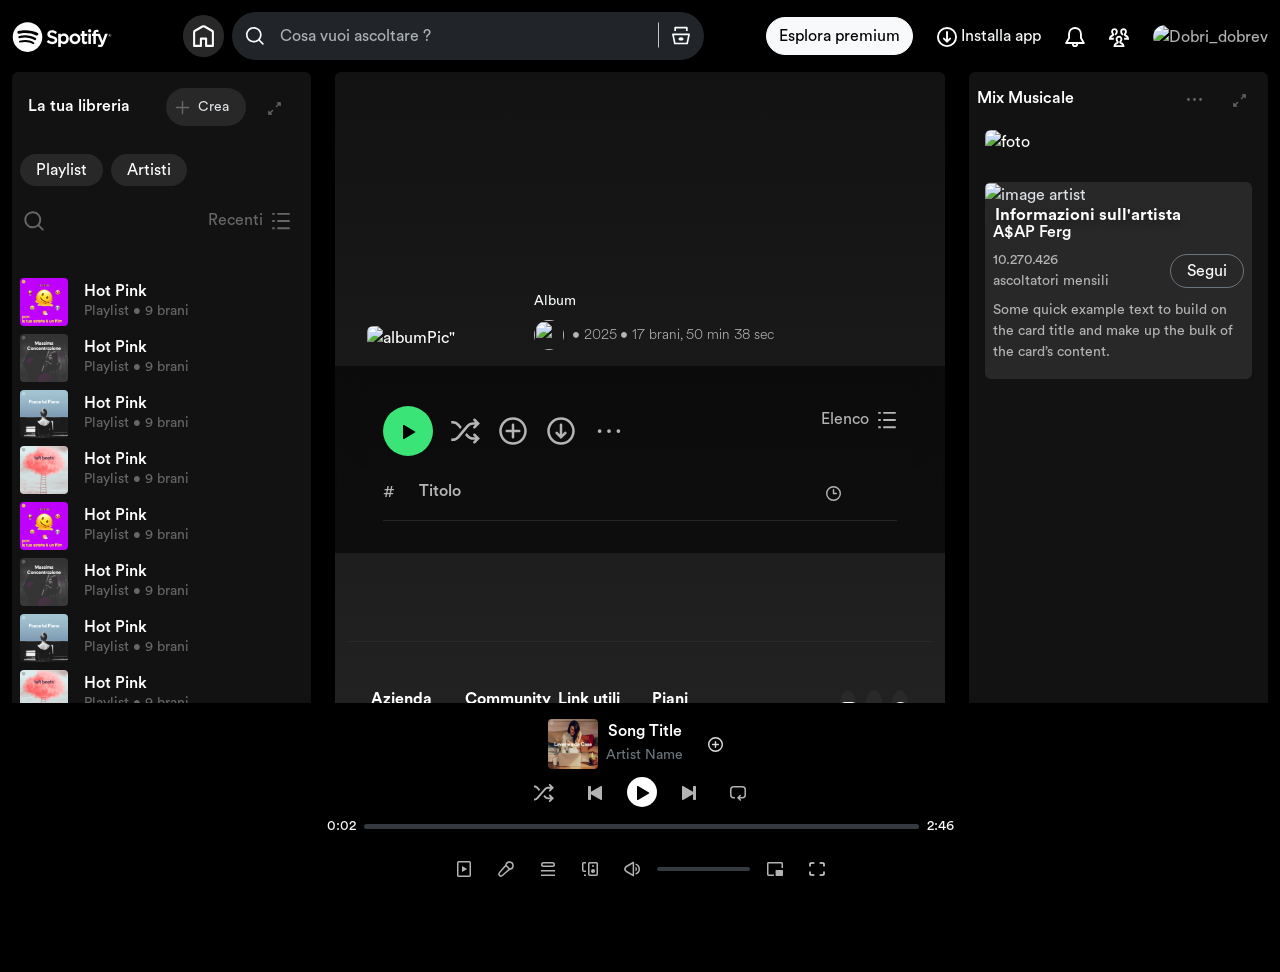
==== commit 93734565: "fix right side" ====
--- a/album.html
+++ b/album.html
@@ -985,7 +985,7 @@
             <div
               class="d-flex grey-body justify-content-between align-items-center p-2"
             >
-              <h4 class="m-0 fs-6">Mix Genere Musicale</h4>
+              <h4 class="m-0 fs-6">Mix Musicale</h4>
               <div class="d-flex gap-2">
                 <!-- button 1 -->
                 <button class="btn d-flex align-items-center px-2 py-1">
@@ -1040,17 +1040,11 @@
 
             <!-- right side container -->
             <div id="rightCont" class="d-flex flex-column px-3 py-1">
-              <img
-                src="./assets/imgs/main/image-14.jpg"
-                class="rounded-2"
-                alt="foto"
-              />
+              <img src="" class="rounded-2" alt="foto" />
               <div class="my-1">
-                <a href="#" class="fs-4 text-white">Pain Jane Remix (Feat)</a>
+                <a href="#" class="fs-4 text-white"></a>
                 <p class="m-0">
-                  <a href="#" class="text-decoration-none text-color"
-                    >Apa Ferg</a
-                  >
+                  <a href="#" class="text-decoration-none text-color"></a>
                 </p>
               </div>
             </div>
@@ -1058,11 +1052,7 @@
             <div class="p-3 mb-3">
               <div class="card border-0 grey">
                 <div class="position-relative">
-                  <img
-                    src="./assets/imgs/main/image-12.jpg"
-                    class="card-img-top"
-                    alt="image artist"
-                  />
+                  <img src="" class="card-img-top" alt="image artist" />
                   <span class="absolute-artist-title"
                     >Informazioni sull'artista</span
                   >
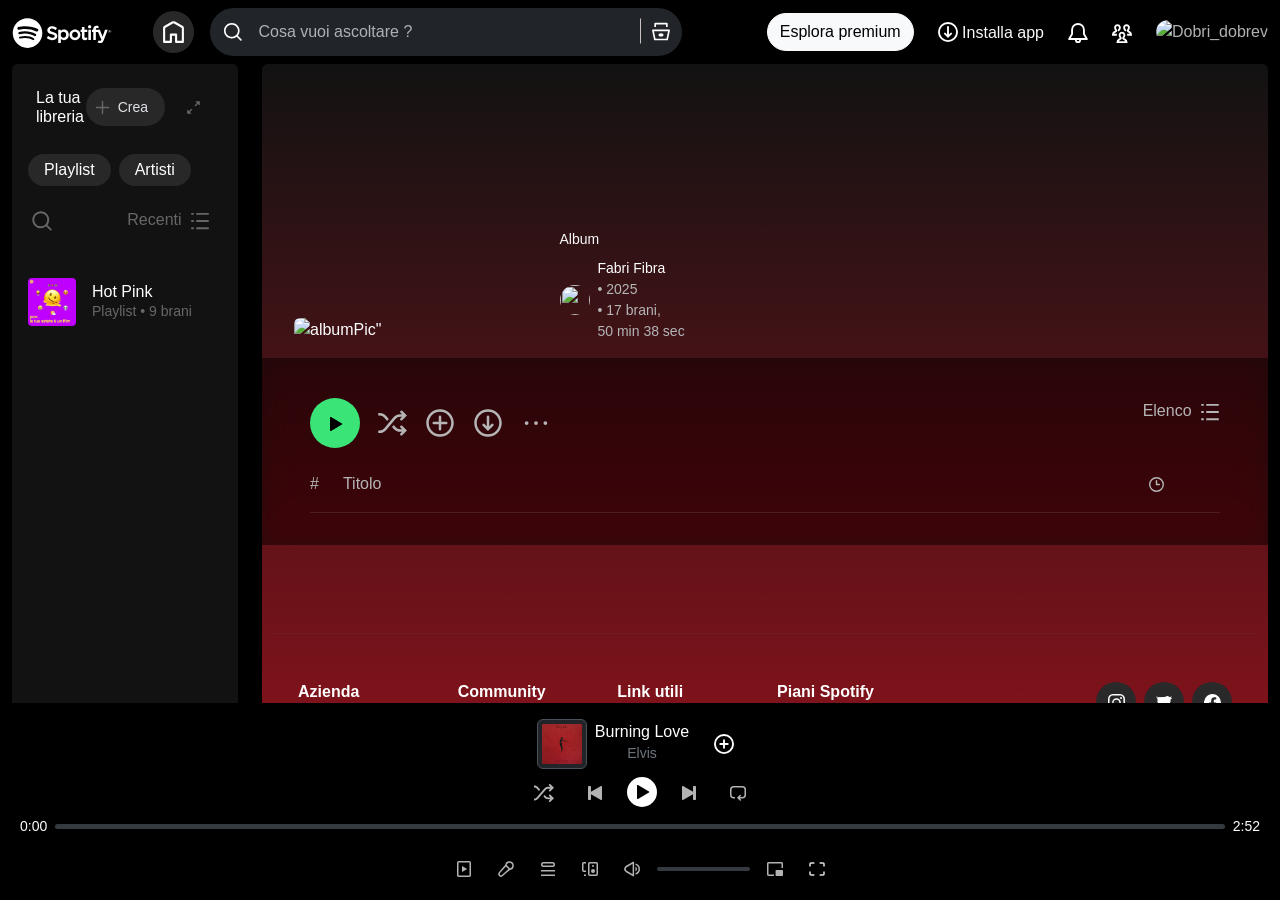
==== commit 4663dad0: "update working player and integration with artist page and album page" ====
--- a/album.html
+++ b/album.html
@@ -3,22 +3,20 @@
   <head>
     <meta charset="UTF-8" />
     <meta name="viewport" content="width=device-width, initial-scale=1.0" />
-    <title>Spotify clone</title>
-    <link rel="icon" type="image/png" href="./assets/img/favicon.png" />
+    <title>Spotify Clone - Album</title>
     <link
       href="https://cdn.jsdelivr.net/npm/bootstrap@5.3.8/dist/css/bootstrap.min.css"
       rel="stylesheet"
-      integrity="sha384-sRIl4kxILFvY47J16cr9ZwB07vP4J8+LH7qKQnuqkuIAvNWLzeN8tE5YBujZqJLB"
-      crossorigin="anonymous"
     />
-    <link rel="stylesheet" href="./assets/css/circular-font.css" />
-    <link rel="stylesheet" href="./assets/css/style-album.css" />
+    <link rel="stylesheet" href="./assets/css/style.css" />
   </head>
-
-  <body class="black">
-    <header class="my-1">
+  <body>
+    <!-- HEADER -->
+
+    <header>
       <!-- navigation -->
-      <nav class="navbar navbar-expand-xl black fixed">
+
+      <nav class="navbar navbar-expand-xl black">
         <div class="container-fluid">
           <!-- logo -->
           <a class="navbar-brand">
@@ -29,6 +27,83 @@
               class="logo"
             />
           </a>
+
+          <!-- colonna centrale: home + search -->
+          <div
+            class="d-flex flex-grow-1 justify-content-center align-items-center gap-3"
+          >
+            <!-- home -->
+            <a href="./homePage.html" class="grey rounded-5 p-2">
+              <svg fill="#fff" width="25" viewBox="0 0 24 24">
+                <path
+                  d="M12.5 3.247a1 1 0 0 0-1 0L4 7.577V20h4.5v-6a1 1 0 0 
+              1 1-1h5a1 1 0 0 1 1 1v6H20V7.577zm-2-1.732a3 3 0 0 
+              1 3 0l7.5 4.33a2 2 0 0 1 1 1.732V21a1 1 0 0 
+              1-1 1h-6.5a1 1 0 0 1-1-1v-6h-3v6a1 1 0 0 
+              1-1 1H3a1 1 0 0 1-1-1V7.577a2 2 0 0 1 
+              1-1.732z"
+                ></path>
+              </svg>
+            </a>
+
+            <!-- search -->
+            <form class="d-flex" role="search">
+              <div class="d-flex position-relative search-width">
+                <input
+                  class="form-control me-2 border-0 rounded-5 px-5 search-padding"
+                  type="search"
+                  placeholder="Cosa vuoi ascoltare ?"
+                  aria-label="Search"
+                />
+                <button class="btn search-icon" type="submit">
+                  <svg
+                    width="20"
+                    fill="#fff"
+                    data-encore-id="icon"
+                    role="img"
+                    aria-hidden="true"
+                    class="e-91000-icon e-91000-baseline MpoH5sdgCUbPL5LCl3Cy"
+                    data-testid="search-icon"
+                    viewBox="0 0 24 24"
+                    style="
+                      --encore-icon-height: var(
+                        --encore-graphic-size-decorative-larger-3
+                      );
+                      --encore-icon-width: var(
+                        --encore-graphic-size-decorative-larger-3
+                      );
+                    "
+                  >
+                    <path
+                      d="M10.533 1.27893C5.35215 1.27893 1.12598 5.41887 1.12598 10.5579C1.12598 15.697 5.35215 19.8369 10.533 19.8369C12.767 19.8369 14.8235 19.0671 16.4402 17.7794L20.7929 22.132C21.1834 22.5226 21.8166 22.5226 22.2071 22.132C22.5976 21.7415 22.5976 21.1083 22.2071 20.7178L17.8634 16.3741C19.1616 14.7849 19.94 12.7634 19.94 10.5579C19.94 5.41887 15.7138 1.27893 10.533 1.27893ZM3.12598 10.5579C3.12598 6.55226 6.42768 3.27893 10.533 3.27893C14.6383 3.27893 17.94 6.55226 17.94 10.5579C17.94 14.5636 14.6383 17.8369 10.533 17.8369C6.42768 17.8369 3.12598 14.5636 3.12598 10.5579Z"
+                    ></path>
+                  </svg>
+                </button>
+                <button
+                  class="btn search-nav rounded-0 search-nav-border"
+                  type="submit"
+                >
+                  <svg
+                    data-encore-id="icon"
+                    width="20"
+                    fill="#fff"
+                    role="img"
+                    aria-hidden="true"
+                    class="e-91000-icon e-91000-baseline"
+                    style="margin: 0 10px"
+                    viewBox="0 0 24 24"
+                  >
+                    <path
+                      d="M15 15.5c0 1.105-1.343 2-3 2s-3-.895-3-2 1.343-2 3-2 3 .895 3 2"
+                    ></path>
+                    <path
+                      d="M1.513 9.37A1 1 0 0 1 2.291 9h19.418a1 1 0 0 1 .979 1.208l-2.339 11a1 1 0 0 1-.978.792H4.63a1 1 0 0 1-.978-.792l-2.339-11a1 1 0 0 1 .201-.837zM3.525 11l1.913 9h13.123l1.913-9zM4 2a1 1 0 0 1 1-1h14a1 1 0 0 1 1 1v4h-2V3H6v3H4z"
+                    ></path>
+                  </svg>
+                </button>
+              </div>
+            </form>
+          </div>
 
           <!-- hamburge icon -->
           <button
@@ -43,84 +118,7 @@
             <span class="navbar-toggler-icon"></span>
           </button>
           <div class="collapse navbar-collapse" id="navbarSupportedContent">
-            <div class="flex-grow-1 d-flex justify-content-end">
-              <div class="d-flex gap-2 align-items-center mx-auto">
-                <!-- home icon -->
-                <a href="/" class="grey rounded-5 p-2"
-                  ><svg
-                    fill="#fff"
-                    data-encore-id="icon"
-                    width="25"
-                    role="img"
-                    aria-hidden="true"
-                    class="e-91000-icon e-91000-baseline"
-                    viewBox="0 0 24 24"
-                  >
-                    <path
-                      d="M12.5 3.247a1 1 0 0 0-1 0L4 7.577V20h4.5v-6a1 1 0 0 1 1-1h5a1 1 0 0 1 1 1v6H20V7.577zm-2-1.732a3 3 0 0 1 3 0l7.5 4.33a2 2 0 0 1 1 1.732V21a1 1 0 0 1-1 1h-6.5a1 1 0 0 1-1-1v-6h-3v6a1 1 0 0 1-1 1H3a1 1 0 0 1-1-1V7.577a2 2 0 0 1 1-1.732z"
-                    ></path></svg
-                ></a>
-                <!-- search  form -->
-                <form class="d-flex" role="search">
-                  <div class="d-flex position-relative search-width">
-                    <input
-                      id="search"
-                      class="form-control me-2 border-0 rounded-5 px-5 search-padding"
-                      type="search"
-                      placeholder="Cosa vuoi ascoltare ?"
-                      aria-label="Search"
-                    />
-                    <!-- button search icon -->
-                    <button class="btn search-icon" type="submit">
-                      <svg
-                        width="20"
-                        fill="#fff "
-                        data-encore-id="icon"
-                        role="img"
-                        aria-hidden="true"
-                        class="e-91000-icon e-91000-baseline MpoH5sdgCUbPL5LCl3Cy"
-                        data-testid="search-icon"
-                        viewBox="0 0 24 24"
-                        style="
-                          --encore-icon-height: var(
-                            --encore-graphic-size-decorative-larger-3
-                          );
-                          --encore-icon-width: var(
-                            --encore-graphic-size-decorative-larger-3
-                          );
-                        "
-                      >
-                        <path
-                          d="M10.533 1.27893C5.35215 1.27893 1.12598 5.41887 1.12598 10.5579C1.12598 15.697 5.35215 19.8369 10.533 19.8369C12.767 19.8369 14.8235 19.0671 16.4402 17.7794L20.7929 22.132C21.1834 22.5226 21.8166 22.5226 22.2071 22.132C22.5976 21.7415 22.5976 21.1083 22.2071 20.7178L17.8634 16.3741C19.1616 14.7849 19.94 12.7634 19.94 10.5579C19.94 5.41887 15.7138 1.27893 10.533 1.27893ZM3.12598 10.5579C3.12598 6.55226 6.42768 3.27893 10.533 3.27893C14.6383 3.27893 17.94 6.55226 17.94 10.5579C17.94 14.5636 14.6383 17.8369 10.533 17.8369C6.42768 17.8369 3.12598 14.5636 3.12598 10.5579Z"
-                        ></path>
-                      </svg>
-                    </button>
-                    <!-- button search navigation icon -->
-                    <button
-                      class="btn search-nav rounded-0 search-nav-border"
-                      type="submit"
-                    >
-                      <svg
-                        data-encore-id="icon"
-                        width="20"
-                        fill="#fff"
-                        role="img"
-                        aria-hidden="true"
-                        class="e-91000-icon e-91000-baseline"
-                        viewBox="0 0 24 24"
-                      >
-                        <path
-                          d="M15 15.5c0 1.105-1.343 2-3 2s-3-.895-3-2 1.343-2 3-2 3 .895 3 2"
-                        ></path>
-                        <path
-                          d="M1.513 9.37A1 1 0 0 1 2.291 9h19.418a1 1 0 0 1 .979 1.208l-2.339 11a1 1 0 0 1-.978.792H4.63a1 1 0 0 1-.978-.792l-2.339-11a1 1 0 0 1 .201-.837zM3.525 11l1.913 9h13.123l1.913-9zM4 2a1 1 0 0 1 1-1h14a1 1 0 0 1 1 1v4h-2V3H6v3H4z"
-                        ></path>
-                      </svg>
-                    </button>
-                  </div>
-                </form>
-              </div>
-            </div>
+            <div class="flex-grow-1 d-flex justify-content-end"></div>
 
             <!-- navbar list right side -->
             <div>
@@ -231,64 +229,37 @@
         </div>
       </nav>
     </header>
-    <!-- main -->
+
+    <!-- MAIN -->
+
     <main class="container-fluid text-white">
-      <!-- column left -->
       <div class="row">
-        <div class="col sidebar-container fixed vh-100">
-          <div class="greybody rounded-2">
+        <!-- column left -->
+
+        <div class="col-lg-2 d-none d-lg-block leftSide">
+          <div class="greybody rounded-2 h-100 p-2">
             <div
-              class="d-flex grey-body justify-content-between align-items-center p-3 mb-1"
+              class="d-flex justify-content-between align-items-center p-3 mb-1"
             >
               <h4 class="m-0 fs-6">La tua libreria</h4>
               <div class="d-flex gap-2">
                 <!-- button 1 -->
+
                 <button
                   class="btn d-flex align-items-center grey rounded-5 fs-7 fw-semi-bold gap-2 px-2 py-1"
                 >
-                  <svg
-                    data-encore-id="icon"
-                    role="img"
-                    aria-hidden="true"
-                    width="15"
-                    fill="#686767"
-                    class="e-91000-icon e-91000-baseline yoyv1_1LPucwCXYDe5AN"
-                    viewBox="0 0 16 16"
-                    style="
-                      --encore-icon-height: var(
-                        --encore-graphic-size-decorative-smaller
-                      );
-                      --encore-icon-width: var(
-                        --encore-graphic-size-decorative-smaller
-                      );
-                    "
-                  >
+                  <svg width="15" fill="#686767" viewBox="0 0 16 16">
                     <path
                       d="M15.25 8a.75.75 0 0 1-.75.75H8.75v5.75a.75.75 0 0 1-1.5 0V8.75H1.5a.75.75 0 0 1 0-1.5h5.75V1.5a.75.75 0 0 1 1.5 0v5.75h5.75a.75.75 0 0 1 .75.75"
                     ></path>
                   </svg>
-                  <!-- span crea -->
                   <span class="pe-2">Crea</span>
                 </button>
+
                 <!-- button 2 -->
+
                 <button class="btn">
-                  <svg
-                    data-encore-id="icon"
-                    role="img"
-                    aria-hidden="true"
-                    width="15"
-                    fill="#686767"
-                    class="e-91000-icon e-91000-baseline"
-                    viewBox="0 0 16 16"
-                    style="
-                      --encore-icon-height: var(
-                        --encore-graphic-size-decorative-smaller
-                      );
-                      --encore-icon-width: var(
-                        --encore-graphic-size-decorative-smaller
-                      );
-                    "
-                  >
+                  <svg width="15" fill="#686767" viewBox="0 0 16 16">
                     <path
                       d="M6.52 9.47a.75.75 0 0 1 0 1.06l-2.72 2.72h1.018a.75.75 0 0 1 0 1.5H1.25v-3.579a.75.75 0 0 1 1.5 0v1.018l2.72-2.72a.75.75 0 0 1 1.06 0zm2.94-2.94a.75.75 0 0 1 0-1.06l2.72-2.72h-1.018a.75.75 0 1 1 0-1.5h3.578v3.579a.75.75 0 0 1-1.5 0V3.81l-2.72 2.72a.75.75 0 0 1-1.06 0"
                     ></path>
@@ -298,6 +269,7 @@
             </div>
 
             <!-- Buttons playlist, artist -->
+
             <div class="d-flex fs-6 gap-2 p-2 mb-2">
               <button class="grey border-0 rounded-5 px-3 py-1">
                 Playlist
@@ -306,59 +278,31 @@
             </div>
 
             <!-- search and playlist -->
+
             <div class="d-flex justify-content-between align-items-center mb-3">
               <!-- search button -->
               <button class="btn border-0">
-                <svg
-                  data-encore-id="icon"
-                  role="img"
-                  width="20"
-                  fill="#686767"
-                  aria-hidden="true"
-                  class="e-91000-icon e-91000-baseline AFy8ta8zNE0nUMR7Dwdk"
-                  viewBox="0 0 16 16"
-                  style="
-                    --encore-icon-height: var(
-                      --encore-graphic-size-decorative-smaller
-                    );
-                    --encore-icon-width: var(
-                      --encore-graphic-size-decorative-smaller
-                    );
-                  "
-                >
+                <svg width="20" fill="#686767" viewBox="0 0 16 16">
                   <path
                     d="M7 1.75a5.25 5.25 0 1 0 0 10.5 5.25 5.25 0 0 0 0-10.5M.25 7a6.75 6.75 0 1 1 12.096 4.12l3.184 3.185a.75.75 0 1 1-1.06 1.06L11.304 12.2A6.75 6.75 0 0 1 .25 7"
                   ></path>
                 </svg>
               </button>
+
               <!-- button recents -->
+
               <button class="btn border-0 me-2">
                 <span class="grey-light pe-1">Recenti</span>
-                <svg
-                  data-encore-id="icon"
-                  role="img"
-                  width="20"
-                  fill="#686767"
-                  aria-hidden="true"
-                  class="e-91000-icon e-91000-baseline e-91000-icon--auto-mirror"
-                  viewBox="0 0 16 16"
-                  style="
-                    --encore-icon-height: var(
-                      --encore-graphic-size-decorative-smaller
-                    );
-                    --encore-icon-width: var(
-                      --encore-graphic-size-decorative-smaller
-                    );
-                  "
-                >
+                <svg width="20" fill="#686767" viewBox="0 0 16 16">
                   <path
                     d="M15 14.5H5V13h10zm0-5.75H5v-1.5h10zM15 3H5V1.5h10zM3 3H1V1.5h2zm0 11.5H1V13h2zm0-5.75H1v-1.5h2z"
                   ></path>
                 </svg>
               </button>
             </div>
+
             <!-- playlist -->
-            <!-- first song -->
+
             <div class="playlist-container py-4">
               <div class="d-flex align-items-center gap-3 ps-2 mb-2">
                 <img
@@ -367,188 +311,21 @@
                   width="48"
                   height="48"
                   alt="brano"
-                  title="playlist"
                 />
                 <div>
                   <h6 class="m-0">Hot Pink</h6>
                   <p class="grey-light m-0">Playlist • <span>9</span> brani</p>
                 </div>
               </div>
-              <!-- second song -->
-              <div class="d-flex align-items-center gap-3 ps-2 mb-2">
-                <img
-                  src="./assets/imgs/main/image-3.jpg"
-                  class="rounded-1"
-                  width="48"
-                  height="48"
-                  alt="brano"
-                  title="playlist"
-                />
-                <div>
-                  <h6 class="m-0">Hot Pink</h6>
-                  <p class="grey-light m-0">Playlist • <span>9</span> brani</p>
-                </div>
-              </div>
-              <!-- thirdsong -->
-              <div class="d-flex align-items-center gap-3 ps-2 mb-2">
-                <img
-                  src="./assets/imgs/main/image-4.jpg"
-                  class="rounded-1"
-                  width="48"
-                  height="48"
-                  alt="brano"
-                  title="playlist"
-                />
-                <div>
-                  <h6 class="m-0">Hot Pink</h6>
-                  <p class="grey-light m-0">Playlist • <span>9</span> brani</p>
-                </div>
-              </div>
-              <!-- fourth song -->
-              <div class="d-flex align-items-center gap-3 ps-2 mb-2">
-                <img
-                  src="./assets/imgs/main/image-5.jpg"
-                  class="rounded-1"
-                  width="48"
-                  height="48"
-                  alt="brano"
-                  title="playlist"
-                />
-                <div>
-                  <h6 class="m-0">Hot Pink</h6>
-                  <p class="grey-light m-0">Playlist • <span>9</span> brani</p>
-                </div>
-              </div>
-
-              <!-- prova ___________________________________________________________________________________________________ -->
-
-              <!-- first song -->
-              <div class="d-flex align-items-center gap-3 ps-2 mb-2">
-                <img
-                  src="./assets/imgs/main/image-2.jpg"
-                  class="rounded-1"
-                  width="48"
-                  height="48"
-                  alt="brano"
-                  title="playlist"
-                />
-                <div>
-                  <h6 class="m-0">Hot Pink</h6>
-                  <p class="grey-light m-0">Playlist • <span>9</span> brani</p>
-                </div>
-              </div>
-              <!-- second song -->
-              <div class="d-flex align-items-center gap-3 ps-2 mb-2">
-                <img
-                  src="./assets/imgs/main/image-3.jpg"
-                  class="rounded-1"
-                  width="48"
-                  height="48"
-                  alt="brano"
-                  title="playlist"
-                />
-                <div>
-                  <h6 class="m-0">Hot Pink</h6>
-                  <p class="grey-light m-0">Playlist • <span>9</span> brani</p>
-                </div>
-              </div>
-              <!-- thirdsong -->
-              <div class="d-flex align-items-center gap-3 ps-2 mb-2">
-                <img
-                  src="./assets/imgs/main/image-4.jpg"
-                  class="rounded-1"
-                  width="48"
-                  height="48"
-                  alt="brano"
-                  title="playlist"
-                />
-                <div>
-                  <h6 class="m-0">Hot Pink</h6>
-                  <p class="grey-light m-0">Playlist • <span>9</span> brani</p>
-                </div>
-              </div>
-              <!-- fourth song -->
-              <div class="d-flex align-items-center gap-3 ps-2 mb-2">
-                <img
-                  src="./assets/imgs/main/image-5.jpg"
-                  class="rounded-1"
-                  width="48"
-                  height="48"
-                  alt="brano"
-                  title="playlist"
-                />
-                <div>
-                  <h6 class="m-0">Hot Pink</h6>
-                  <p class="grey-light m-0">Playlist • <span>9</span> brani</p>
-                </div>
-              </div>
-
-              <!-- first song -->
-              <div class="d-flex align-items-center gap-3 ps-2 mb-2">
-                <img
-                  src="./assets/imgs/main/image-2.jpg"
-                  class="rounded-1"
-                  width="48"
-                  height="48"
-                  alt="brano"
-                  title="playlist"
-                />
-                <div>
-                  <h6 class="m-0">Hot Pink</h6>
-                  <p class="grey-light m-0">Playlist • <span>9</span> brani</p>
-                </div>
-              </div>
-              <!-- second song -->
-              <div class="d-flex align-items-center gap-3 ps-2 mb-2">
-                <img
-                  src="./assets/imgs/main/image-3.jpg"
-                  class="rounded-1"
-                  width="48"
-                  height="48"
-                  alt="brano"
-                  title="playlist"
-                />
-                <div>
-                  <h6 class="m-0">Hot Pink</h6>
-                  <p class="grey-light m-0">Playlist • <span>9</span> brani</p>
-                </div>
-              </div>
-              <!-- thirdsong -->
-              <div class="d-flex align-items-center gap-3 ps-2 mb-2">
-                <img
-                  src="./assets/imgs/main/image-4.jpg"
-                  class="rounded-1"
-                  width="48"
-                  height="48"
-                  alt="brano"
-                  title="playlist"
-                />
-                <div>
-                  <h6 class="m-0">Hot Pink</h6>
-                  <p class="grey-light m-0">Playlist • <span>9</span> brani</p>
-                </div>
-              </div>
-              <!-- fourth song -->
-              <div class="d-flex align-items-center gap-3 ps-2 mb-2">
-                <img
-                  src="./assets/imgs/main/image-5.jpg"
-                  class="rounded-1"
-                  width="48"
-                  height="48"
-                  alt="brano"
-                  title="playlist"
-                />
-                <div>
-                  <h6 class="m-0">Hot Pink</h6>
-                  <p class="grey-light m-0">Playlist • <span>9</span> brani</p>
-                </div>
-              </div>
+
+              <!-- altre playlist duplicate -->
             </div>
           </div>
         </div>
+
         <!-- column center -->
-        <div id="album" class="col fixed vh-100">
-          <div class="background-center rounded-2 center-container">
+        <div id="album" class="col fixed">
+          <div id="margin" class="background-center rounded-2 center-container">
             <!-- Cover & Title -->
             <div class="row padding-header">
               <div class="col-4 w-25 d-flex flex-column justify-content-end">
@@ -565,15 +342,14 @@
                   <div class="info d-flex gap-2 align-items-center">
                     <div>
                       <img
-                        id="artistPic"
                         class="perfect-circle"
-                        src=""
+                        src="https://i.scdn.co/image/ab6761610000101f9ad1bfa34330b53f59460c31"
                         alt=""
                       />
                     </div>
                     <div>
                       <p id="albumInfo" class="artist-info m-0">
-                        <span>• 2025</span> <span>• 17 brani,</span>
+                        Fabri Fibra <span>• 2025</span> <span>• 17 brani,</span>
                         <span>50 min 38 sec</span>
                       </p>
                     </div>
@@ -781,47 +557,7 @@
               </div>
               <hr />
 
-              <ol id="tracklistOl" class="list-unstyled">
-                <!-- <li
-                  class="d-flex justify-content-between align-items-start py-2"
-                >
-                  <div class="d-flex align-items-start">
-                    <span class="text-muted me-3" style="min-width: 20px"
-                      >1</span
-                    >
-                    <div>
-                      <div class="fw-bold">L'Avvelenata (Pretesto)</div>
-                      <div class="text-muted small">
-                        <svg
-                          data-encore-id="icon"
-                          role="img"
-                          aria-hidden="true"
-                          class="e-91000-icon e-91000-baseline me-1"
-                          viewBox="0 0 16 16"
-                          style="
-                            --encore-icon-height: var(
-                              --encore-graphic-size-decorative-smaller
-                            );
-                            --encore-icon-width: var(
-                              --encore-graphic-size-decorative-smaller
-                            );
-                            width: 14px;
-                            height: 14px;
-                            vertical-align: text-top;
-                            fill: #6c757d;
-                          "
-                        >
-                          <path
-                            d="M1.75 2.5a.25.25 0 0 0-.25.25v10.5c0 .138.112.25.25.25h12.5a.25.25 0 0 0 .25-.25V2.75a.25.25 0 0 0-.25-.25zM0 2.75C0 1.784.784 1 1.75 1h12.5c.967 0 1.75.784 1.75 1.75v10.5A1.75 1.75 0 0 1 14.25 15H1.75A1.75 1.75 0 0 1 0 13.25z"
-                          ></path>
-                          <path d="m6 5 5.196 3L6 11z"></path></svg
-                        >Video musicale • Fabri Fibra, Francesco Guccini
-                      </div>
-                    </div>
-                  </div>
-                  <span class="text-muted">2:32</span>
-                </li> -->
-              </ol>
+              <ol id="tracklistOl" class="list-unstyled"></ol>
             </div>
             <!-- footer -->
             <footer class="footer mt-5 pt-4 pb-2">
@@ -980,79 +716,49 @@
         </div>
 
         <!-- column right -->
-        <div class="col sidebar-container fixed vh-100">
-          <div class="greybody rounded-2 playlist-container-right">
-            <div
-              class="d-flex grey-body justify-content-between align-items-center p-2"
-            >
-              <h4 class="m-0 fs-6">Mix Musicale</h4>
+        <div class="col-lg-2 d-none d-lg-block rightSide">
+          <div class="greybody rounded-2 playlist-container-right p-2">
+            <div class="d-flex justify-content-between align-items-center p-2">
+              <h4 class="m-0 fs-6">Mix Genere Musicale</h4>
               <div class="d-flex gap-2">
-                <!-- button 1 -->
                 <button class="btn d-flex align-items-center px-2 py-1">
-                  <svg
-                    data-encore-id="icon"
-                    width="15"
-                    fill="#686767"
-                    role="img"
-                    aria-hidden="true"
-                    class="e-91000-icon e-91000-baseline"
-                    viewBox="0 0 16 16"
-                    style="
-                      --encore-icon-height: var(
-                        --encore-graphic-size-decorative-smaller
-                      );
-                      --encore-icon-width: var(
-                        --encore-graphic-size-decorative-smaller
-                      );
-                    "
-                  >
+                  <svg width="15" fill="#686767" viewBox="0 0 16 16">
                     <path
                       d="M3 8a1.5 1.5 0 1 1-3 0 1.5 1.5 0 0 1 3 0m6.5 0a1.5 1.5 0 1 1-3 0 1.5 1.5 0 0 1 3 0M16 8a1.5 1.5 0 1 1-3 0 1.5 1.5 0 0 1 3 0"
                     ></path>
                   </svg>
                 </button>
-                <!-- button 2 -->
-                <button class="btn">
-                  <svg
-                    data-encore-id="icon"
-                    role="img"
-                    aria-hidden="true"
-                    width="15"
-                    fill="#686767"
-                    class="e-91000-icon e-91000-baseline"
-                    viewBox="0 0 16 16"
-                    style="
-                      --encore-icon-height: var(
-                        --encore-graphic-size-decorative-smaller
-                      );
-                      --encore-icon-width: var(
-                        --encore-graphic-size-decorative-smaller
-                      );
-                    "
-                  >
-                    <path
-                      d="M6.52 9.47a.75.75 0 0 1 0 1.06l-2.72 2.72h1.018a.75.75 0 0 1 0 1.5H1.25v-3.579a.75.75 0 0 1 1.5 0v1.018l2.72-2.72a.75.75 0 0 1 1.06 0zm2.94-2.94a.75.75 0 0 1 0-1.06l2.72-2.72h-1.018a.75.75 0 1 1 0-1.5h3.578v3.579a.75.75 0 0 1-1.5 0V3.81l-2.72 2.72a.75.75 0 0 1-1.06 0"
-                    ></path>
-                  </svg>
-                </button>
               </div>
             </div>
 
             <!-- right side container -->
-            <div id="rightCont" class="d-flex flex-column px-3 py-1">
-              <img src="" class="rounded-2" alt="foto" />
+            <div class="d-flex flex-column px-3 py-1">
+              <img
+                src="./assets/imgs/main/image-14.jpg"
+                class="rounded-2 img-fluid"
+                alt="foto"
+              />
               <div class="my-1">
-                <a href="#" class="fs-4 text-white"></a>
+                <a href="#" class="fs-5 text-white d-block"
+                  >Pain Jane Remix (Feat)</a
+                >
                 <p class="m-0">
-                  <a href="#" class="text-decoration-none text-color"></a>
+                  <a href="#" class="text-decoration-none text-color"
+                    >Apa Ferg</a
+                  >
                 </p>
               </div>
             </div>
+
             <!-- artist card -->
             <div class="p-3 mb-3">
               <div class="card border-0 grey">
                 <div class="position-relative">
-                  <img src="" class="card-img-top" alt="image artist" />
+                  <img
+                    src="./assets/imgs/main/image-12.jpg"
+                    class="card-img-top"
+                    alt="image artist"
+                  />
                   <span class="absolute-artist-title"
                     >Informazioni sull'artista</span
                   >
@@ -1066,12 +772,11 @@
                   <div
                     class="d-flex justify-content-between align-items-center"
                   >
-                    <div id="fans">
+                    <div>
                       <p class="m-0 text-color">10.270.426</p>
                       <p class="m-0 text-color">ascoltatori mensili</p>
                     </div>
-                    <!-- link -->
-                    <div>
+                    <div class="flex-shrink-0">
                       <a
                         href="#"
                         class="btn btn-outline-secondary rounded-5 px-3 py-1 text-white"
@@ -1079,8 +784,7 @@
                       >
                     </div>
                   </div>
-                  <!-- description -->
-                  <p id="desc" class="card-text mt-2 text-color">
+                  <p class="card-text mt-2 text-color">
                     Some quick example text to build on the card title and make
                     up the bulk of the card’s content.
                   </p>
@@ -1091,30 +795,116 @@
         </div>
       </div>
     </main>
-    <!-- footer -->
-    <footer>
-      <div class="container-fluid fixed-bottom black border-secondary py-2">
+
+    <!-- FOOTER/PLAYER -->
+    <div class="container-fluid fixed-bottom black border-secondary py-2">
+      <div
+        class="row align-items-center p-2 text-white text-center text-xxl-start"
+      >
+        <!-- Song info -->
         <div
-          class="row align-items-center p-2 text-white text-center text-xxl-start"
+          class="col-12 col-xxl-3 d-flex align-items-center justify-content-center justify-content-xxl-start mb-2 mb-xxl-0"
         >
-          <!-- Song info -->
-          <div
-            class="col-12 col-xxl-3 d-flex align-items-center justify-content-center justify-content-xxl-start mb-2 mb-xxl-0"
-          >
-            <img
-              src="./assets/imgs/main/image-16.jpg"
-              class="rounded-1 me-2"
-              style="width: 50px; height: 50px"
-            />
-            <div class="me-2">
-              <h6 class="mb-0">Song Title</h6>
-              <small class="text-secondary">Artist Name</small>
-            </div>
-            <button class="btn btn-sm ms-2">
+          <img
+            id="player-cover"
+            src="./assets/imgs/main/image-11.jpg"
+            class="img-thumbnail me-2"
+            style="width: 50px; height: 50px"
+          />
+          <div class="me-2">
+            <h6 id="player-title" class="mb-0">Burning Love</h6>
+            <small id="player-artist" class="text-secondary">Elvis</small>
+          </div>
+          <button class="btn btn-sm ms-2">
+            <svg
+              data-encore-id="icon"
+              role="img"
+              aria-hidden="true"
+              class="e-91000-icon e-91000-baseline"
+              viewBox="0 0 16 16"
+              width="20"
+              fill="#fff"
+              style="
+                --encore-icon-height: var(
+                  --encore-graphic-size-decorative-smaller
+                );
+                --encore-icon-width: var(
+                  --encore-graphic-size-decorative-smaller
+                );
+              "
+            >
+              <path
+                d="M8 1.5a6.5 6.5 0 1 0 0 13 6.5 6.5 0 0 0 0-13M0 8a8 8 0 1 1 16 0A8 8 0 0 1 0 8"
+              ></path>
+              <path
+                d="M11.75 8a.75.75 0 0 1-.75.75H8.75V11a.75.75 0 0 1-1.5 0V8.75H5a.75.75 0 0 1 0-1.5h2.25V5a.75.75 0 0 1 1.5 0v2.25H11a.75.75 0 0 1 .75.75"
+              ></path>
+            </svg>
+          </button>
+        </div>
+
+        <!-- Controls -->
+
+        <div class="col-12 col-xxl-6 text-center mb-2 mb-xxl-0">
+          <div class="btn-group gap-3">
+            <!-- button plus -->
+            <button class="btn btn-sm">
               <svg
                 data-encore-id="icon"
-                width="15"
-                fill="#DCDCDC"
+                role="img"
+                aria-hidden="true"
+                class="e-91000-icon e-91000-baseline"
+                width="20"
+                fill="#B3B3B3"
+                viewBox="0 0 16 16"
+                style="
+                  --encore-icon-height: var(
+                    --encore-graphic-size-decorative-smaller
+                  );
+                  --encore-icon-width: var(
+                    --encore-graphic-size-decorative-smaller
+                  );
+                "
+              >
+                <path
+                  d="M13.151.922a.75.75 0 1 0-1.06 1.06L13.109 3H11.16a3.75 3.75 0 0 0-2.873 1.34l-6.173 7.356A2.25 2.25 0 0 1 .39 12.5H0V14h.391a3.75 3.75 0 0 0 2.873-1.34l6.173-7.356a2.25 2.25 0 0 1 1.724-.804h1.947l-1.017 1.018a.75.75 0 0 0 1.06 1.06L15.98 3.75zM.391 3.5H0V2h.391c1.109 0 2.16.49 2.873 1.34L4.89 5.277l-.979 1.167-1.796-2.14A2.25 2.25 0 0 0 .39 3.5z"
+                ></path>
+                <path
+                  d="m7.5 10.723.98-1.167.957 1.14a2.25 2.25 0 0 0 1.724.804h1.947l-1.017-1.018a.75.75 0 1 1 1.06-1.06l2.829 2.828-2.829 2.828a.75.75 0 1 1-1.06-1.06L13.109 13H11.16a3.75 3.75 0 0 1-2.873-1.34l-.787-.938z"
+                ></path>
+              </svg>
+            </button>
+            <!-- button shuffle -->
+            <button class="btn btn-sm">
+              <svg
+                data-encore-id="icon"
+                role="img"
+                aria-hidden="true"
+                class="e-91000-icon e-91000-baseline"
+                width="16"
+                fill="#B3B3B3"
+                viewBox="0 0 16 16"
+                style="
+                  --encore-icon-height: var(
+                    --encore-graphic-size-decorative-smaller
+                  );
+                  --encore-icon-width: var(
+                    --encore-graphic-size-decorative-smaller
+                  );
+                "
+              >
+                <path
+                  d="M3.3 1a.7.7 0 0 1 .7.7v5.15l9.95-5.744a.7.7 0 0 1 1.05.606v12.575a.7.7 0 0 1-1.05.607L4 9.149V14.3a.7.7 0 0 1-.7.7H1.7a.7.7 0 0 1-.7-.7V1.7a.7.7 0 0 1 .7-.7z"
+                ></path>
+              </svg>
+            </button>
+            <button class="btn perfect-circle bg-white p-0" id="playSong">
+              <audio id="audio-player" hidden></audio>
+              <!-- play icon -->
+              <svg
+                data-encore-id="icon"
+                width="16"
+                fill="#000"
                 role="img"
                 aria-hidden="true"
                 class="e-91000-icon e-91000-baseline"
@@ -1129,191 +919,22 @@
                 "
               >
                 <path
-                  d="M8 1.5a6.5 6.5 0 1 0 0 13 6.5 6.5 0 0 0 0-13M0 8a8 8 0 1 1 16 0A8 8 0 0 1 0 8"
-                ></path>
-                <path
-                  d="M11.75 8a.75.75 0 0 1-.75.75H8.75V11a.75.75 0 0 1-1.5 0V8.75H5a.75.75 0 0 1 0-1.5h2.25V5a.75.75 0 0 1 1.5 0v2.25H11a.75.75 0 0 1 .75.75"
+                  d="M3 1.713a.7.7 0 0 1 1.05-.607l10.89 6.288a.7.7 0 0 1 0 1.212L4.05 14.894A.7.7 0 0 1 3 14.288z"
                 ></path>
               </svg>
-            </button>
-          </div>
-
-          <!-- Controls -->
-
-          <div class="col-12 col-xxl-6 text-center mb-2 mb-xxl-0">
-            <div class="btn-group gap-3">
-              <!-- button plus -->
-              <button class="btn btn-sm">
-                <svg
-                  data-encore-id="icon"
-                  role="img"
-                  aria-hidden="true"
-                  class="e-91000-icon e-91000-baseline"
-                  width="20"
-                  fill="#B3B3B3"
-                  viewBox="0 0 16 16"
-                  style="
-                    --encore-icon-height: var(
-                      --encore-graphic-size-decorative-smaller
-                    );
-                    --encore-icon-width: var(
-                      --encore-graphic-size-decorative-smaller
-                    );
-                  "
-                >
-                  <path
-                    d="M13.151.922a.75.75 0 1 0-1.06 1.06L13.109 3H11.16a3.75 3.75 0 0 0-2.873 1.34l-6.173 7.356A2.25 2.25 0 0 1 .39 12.5H0V14h.391a3.75 3.75 0 0 0 2.873-1.34l6.173-7.356a2.25 2.25 0 0 1 1.724-.804h1.947l-1.017 1.018a.75.75 0 0 0 1.06 1.06L15.98 3.75zM.391 3.5H0V2h.391c1.109 0 2.16.49 2.873 1.34L4.89 5.277l-.979 1.167-1.796-2.14A2.25 2.25 0 0 0 .39 3.5z"
-                  ></path>
-                  <path
-                    d="m7.5 10.723.98-1.167.957 1.14a2.25 2.25 0 0 0 1.724.804h1.947l-1.017-1.018a.75.75 0 1 1 1.06-1.06l2.829 2.828-2.829 2.828a.75.75 0 1 1-1.06-1.06L13.109 13H11.16a3.75 3.75 0 0 1-2.873-1.34l-.787-.938z"
-                  ></path>
-                </svg>
-              </button>
-              <!-- button shuffle -->
-              <button class="btn btn-sm">
-                <svg
-                  data-encore-id="icon"
-                  role="img"
-                  aria-hidden="true"
-                  class="e-91000-icon e-91000-baseline"
-                  width="16"
-                  fill="#B3B3B3"
-                  viewBox="0 0 16 16"
-                  style="
-                    --encore-icon-height: var(
-                      --encore-graphic-size-decorative-smaller
-                    );
-                    --encore-icon-width: var(
-                      --encore-graphic-size-decorative-smaller
-                    );
-                  "
-                >
-                  <path
-                    d="M3.3 1a.7.7 0 0 1 .7.7v5.15l9.95-5.744a.7.7 0 0 1 1.05.606v12.575a.7.7 0 0 1-1.05.607L4 9.149V14.3a.7.7 0 0 1-.7.7H1.7a.7.7 0 0 1-.7-.7V1.7a.7.7 0 0 1 .7-.7z"
-                  ></path>
-                </svg>
-              </button>
-              <button class="btn perfect-circle bg-white p-0">
-                <!-- play icon -->
-                <svg
-                  data-encore-id="icon"
-                  width="16"
-                  fill="#000"
-                  role="img"
-                  aria-hidden="true"
-                  class="e-91000-icon e-91000-baseline"
-                  viewBox="0 0 16 16"
-                  style="
-                    --encore-icon-height: var(
-                      --encore-graphic-size-decorative-smaller
-                    );
-                    --encore-icon-width: var(
-                      --encore-graphic-size-decorative-smaller
-                    );
-                  "
-                >
-                  <path
-                    d="M3 1.713a.7.7 0 0 1 1.05-.607l10.89 6.288a.7.7 0 0 1 0 1.212L4.05 14.894A.7.7 0 0 1 3 14.288z"
-                  ></path>
-                </svg>
-
-                <!-- pause icon -->
-                <!-- <svg data-encore-id="icon" role="img" aria-hidden="true" class="e-91000-icon e-91000-baseline" viewBox="0 0 16 16" style="--encore-icon-height: var(--encore-graphic-size-decorative-smaller); --encore-icon-width: var(--encore-graphic-size-decorative-smaller);"><path d="M2.7 1a.7.7 0 0 0-.7.7v12.6a.7.7 0 0 0 .7.7h2.6a.7.7 0 0 0 .7-.7V1.7a.7.7 0 0 0-.7-.7zm8 0a.7.7 0 0 0-.7.7v12.6a.7.7 0 0 0 .7.7h2.6a.7.7 0 0 0 .7-.7V1.7a.7.7 0 0 0-.7-.7z"></path></svg> -->
-              </button>
-              <button class="btn btn-sm">
-                <svg
-                  data-encore-id="icon"
-                  role="img"
-                  aria-hidden="true"
-                  width="16"
-                  fill="#B3B3B3"
-                  class="e-91000-icon e-91000-baseline"
-                  viewBox="0 0 16 16"
-                  style="
-                    --encore-icon-height: var(
-                      --encore-graphic-size-decorative-smaller
-                    );
-                    --encore-icon-width: var(
-                      --encore-graphic-size-decorative-smaller
-                    );
-                  "
-                >
-                  <path
-                    d="M12.7 1a.7.7 0 0 0-.7.7v5.15L2.05 1.107A.7.7 0 0 0 1 1.712v12.575a.7.7 0 0 0 1.05.607L12 9.149V14.3a.7.7 0 0 0 .7.7h1.6a.7.7 0 0 0 .7-.7V1.7a.7.7 0 0 0-.7-.7z"
-                  ></path>
-                </svg>
-              </button>
-              <button class="btn btn-sm">
-                <svg
-                  data-encore-id="icon"
-                  role="img"
-                  aria-hidden="true"
-                  width="16"
-                  fill="#B3B3B3"
-                  class="e-91000-icon e-91000-baseline"
-                  viewBox="0 0 16 16"
-                  style="
-                    --encore-icon-height: var(
-                      --encore-graphic-size-decorative-smaller
-                    );
-                    --encore-icon-width: var(
-                      --encore-graphic-size-decorative-smaller
-                    );
-                  "
-                >
-                  <path
-                    d="M0 4.75A3.75 3.75 0 0 1 3.75 1h8.5A3.75 3.75 0 0 1 16 4.75v5a3.75 3.75 0 0 1-3.75 3.75H9.81l1.018 1.018a.75.75 0 1 1-1.06 1.06L6.939 12.75l2.829-2.828a.75.75 0 1 1 1.06 1.06L9.811 12h2.439a2.25 2.25 0 0 0 2.25-2.25v-5a2.25 2.25 0 0 0-2.25-2.25h-8.5A2.25 2.25 0 0 0 1.5 4.75v5A2.25 2.25 0 0 0 3.75 12H5v1.5H3.75A3.75 3.75 0 0 1 0 9.75z"
-                  ></path>
-                </svg>
-              </button>
-            </div>
-            <!-- progress bar song -->
-            <div class="d-flex align-items-center justify-content-center mt-2">
-              <small class="me-2">0:02</small>
-              <div class="progress progress-bar-song" style="height: 5px">
-                <div class="progress-bar grey-body"></div>
-              </div>
-              <small class="ms-2">2:46</small>
-            </div>
-          </div>
-
-          <!-- Extra icons -->
-          <div
-            class="col-12 col-xxl-3 d-flex justify-content-center justify-content-xxl-end align-items-center gap-2 mt-2 mt-xxl-0 extra-icons"
-          >
-            <button class="btn btn-sm">
-              <svg
-                data-encore-id="icon"
-                role="img"
-                aria-hidden="true"
-                class="e-91000-icon e-91000-baseline"
-                viewBox="0 0 16 16"
-                width="16"
-                fill="#B3B3B3"
-                style="
-                  --encore-icon-height: var(
-                    --encore-graphic-size-decorative-smaller
-                  );
-                  --encore-icon-width: var(
-                    --encore-graphic-size-decorative-smaller
-                  );
-                "
-              >
-                <path d="M11.196 8 6 5v6z"></path>
-                <path
-                  d="M15.002 1.75A1.75 1.75 0 0 0 13.252 0h-10.5a1.75 1.75 0 0 0-1.75 1.75v12.5c0 .966.783 1.75 1.75 1.75h10.5a1.75 1.75 0 0 0 1.75-1.75zm-1.75-.25a.25.25 0 0 1 .25.25v12.5a.25.25 0 0 1-.25.25h-10.5a.25.25 0 0 1-.25-.25V1.75a.25.25 0 0 1 .25-.25z"
-                ></path>
-              </svg>
+
+              <!-- pause icon -->
+              <!-- <svg data-encore-id="icon" role="img" aria-hidden="true" class="e-91000-icon e-91000-baseline" viewBox="0 0 16 16" style="--encore-icon-height: var(--encore-graphic-size-decorative-smaller); --encore-icon-width: var(--encore-graphic-size-decorative-smaller);"><path d="M2.7 1a.7.7 0 0 0-.7.7v12.6a.7.7 0 0 0 .7.7h2.6a.7.7 0 0 0 .7-.7V1.7a.7.7 0 0 0-.7-.7zm8 0a.7.7 0 0 0-.7.7v12.6a.7.7 0 0 0 .7.7h2.6a.7.7 0 0 0 .7-.7V1.7a.7.7 0 0 0-.7-.7z"></path></svg> -->
             </button>
             <button class="btn btn-sm">
               <svg
                 data-encore-id="icon"
                 role="img"
                 aria-hidden="true"
+                width="16"
+                fill="#B3B3B3"
                 class="e-91000-icon e-91000-baseline"
                 viewBox="0 0 16 16"
-                width="16"
-                fill="#B3B3B3"
                 style="
                   --encore-icon-height: var(
                     --encore-graphic-size-decorative-smaller
@@ -1324,7 +945,7 @@
                 "
               >
                 <path
-                  d="M13.426 2.574a2.831 2.831 0 0 0-4.797 1.55l3.247 3.247a2.831 2.831 0 0 0 1.55-4.797M10.5 8.118l-2.619-2.62L4.74 9.075 2.065 12.12a1.287 1.287 0 0 0 1.816 1.816l3.06-2.688 3.56-3.129zM7.12 4.094a4.331 4.331 0 1 1 4.786 4.786l-3.974 3.493-3.06 2.689a2.787 2.787 0 0 1-3.933-3.933l2.676-3.045z"
+                  d="M12.7 1a.7.7 0 0 0-.7.7v5.15L2.05 1.107A.7.7 0 0 0 1 1.712v12.575a.7.7 0 0 0 1.05.607L12 9.149V14.3a.7.7 0 0 0 .7.7h1.6a.7.7 0 0 0 .7-.7V1.7a.7.7 0 0 0-.7-.7z"
                 ></path>
               </svg>
             </button>
@@ -1333,10 +954,10 @@
                 data-encore-id="icon"
                 role="img"
                 aria-hidden="true"
+                width="16"
+                fill="#B3B3B3"
                 class="e-91000-icon e-91000-baseline"
                 viewBox="0 0 16 16"
-                width="16"
-                fill="#B3B3B3"
                 style="
                   --encore-icon-height: var(
                     --encore-graphic-size-decorative-smaller
@@ -1347,128 +968,223 @@
                 "
               >
                 <path
-                  d="M15 15H1v-1.5h14zm0-4.5H1V9h14zm-14-7A2.5 2.5 0 0 1 3.5 1h9a2.5 2.5 0 0 1 0 5h-9A2.5 2.5 0 0 1 1 3.5m2.5-1a1 1 0 0 0 0 2h9a1 1 0 1 0 0-2z"
-                ></path>
-              </svg>
-            </button>
-            <button class="btn btn-sm">
-              <svg
-                data-encore-id="icon"
-                role="img"
-                aria-hidden="true"
-                class="e-91000-icon e-91000-baseline"
-                viewBox="0 0 16 16"
-                width="16"
-                fill="#B3B3B3"
-                style="
-                  --encore-icon-height: var(
-                    --encore-graphic-size-decorative-smaller
-                  );
-                  --encore-icon-width: var(
-                    --encore-graphic-size-decorative-smaller
-                  );
-                "
-              >
-                <path
-                  d="M6 2.75C6 1.784 6.784 1 7.75 1h6.5c.966 0 1.75.784 1.75 1.75v10.5A1.75 1.75 0 0 1 14.25 15h-6.5A1.75 1.75 0 0 1 6 13.25zm1.75-.25a.25.25 0 0 0-.25.25v10.5c0 .138.112.25.25.25h6.5a.25.25 0 0 0 .25-.25V2.75a.25.25 0 0 0-.25-.25zm-6 0a.25.25 0 0 0-.25.25v6.5c0 .138.112.25.25.25H4V11H1.75A1.75 1.75 0 0 1 0 9.25v-6.5C0 1.784.784 1 1.75 1H4v1.5zM4 15H2v-1.5h2z"
-                ></path>
-                <path
-                  d="M13 10a2 2 0 1 1-4 0 2 2 0 0 1 4 0m-1-5a1 1 0 1 1-2 0 1 1 0 0 1 2 0"
-                ></path>
-              </svg>
-            </button>
-            <button class="btn btn-sm">
-              <svg
-                data-encore-id="icon"
-                role="presentation"
-                aria-label="Volume high"
-                aria-hidden="false"
-                class="e-91000-icon e-91000-baseline"
-                id="volume-icon"
-                viewBox="0 0 16 16"
-                width="16"
-                fill="#B3B3B3"
-                style="
-                  --encore-icon-height: var(
-                    --encore-graphic-size-informative-smaller
-                  );
-                  --encore-icon-width: var(
-                    --encore-graphic-size-informative-smaller
-                  );
-                "
-              >
-                <path
-                  d="M9.741.85a.75.75 0 0 1 .375.65v13a.75.75 0 0 1-1.125.65l-6.925-4a3.64 3.64 0 0 1-1.33-4.967 3.64 3.64 0 0 1 1.33-1.332l6.925-4a.75.75 0 0 1 .75 0zm-6.924 5.3a2.14 2.14 0 0 0 0 3.7l5.8 3.35V2.8zm8.683 4.29V5.56a2.75 2.75 0 0 1 0 4.88"
-                ></path>
-                <path
-                  d="M11.5 13.614a5.752 5.752 0 0 0 0-11.228v1.55a4.252 4.252 0 0 1 0 8.127z"
-                ></path>
-              </svg>
-            </button>
-
-            <!-- Progress bar volume -->
-            <div
-              class="progress progress-bar-volume"
-              role="progressbar"
-              aria-label="Basic example"
-              aria-valuenow="25"
-              aria-valuemin="0"
-              aria-valuemax="100"
-            >
-              <div class="progress-bar bg-white"></div>
-            </div>
-
-            <button class="btn btn-sm">
-              <svg
-                data-encore-id="icon"
-                role="img"
-                aria-hidden="true"
-                class="e-91000-icon e-91000-baseline"
-                viewBox="0 0 16 16"
-                width="16"
-                fill="#B3B3B3"
-                style="
-                  --encore-icon-height: var(
-                    --encore-graphic-size-decorative-smaller
-                  );
-                  --encore-icon-width: var(
-                    --encore-graphic-size-decorative-smaller
-                  );
-                "
-              >
-                <path
-                  d="M16 2.45c0-.8-.65-1.45-1.45-1.45H1.45C.65 1 0 1.65 0 2.45v11.1C0 14.35.65 15 1.45 15h5.557v-1.5H1.5v-11h13V7H16z"
-                ></path>
-                <path
-                  d="M15.25 9.007a.75.75 0 0 1 .75.75v4.493a.75.75 0 0 1-.75.75H9.325a.75.75 0 0 1-.75-.75V9.757a.75.75 0 0 1 .75-.75z"
-                ></path>
-              </svg>
-            </button>
-            <button class="btn btn-sm">
-              <svg
-                viewBox="0 0 16 16"
-                width="16"
-                fill="#B3B3B3"
-                fill="none"
-                xmlns="http://www.w3.org/2000/svg"
-              >
-                <path
-                  fill-rule="evenodd"
-                  clip-rule="evenodd"
-                  d="M0.25 3C0.25 2.0335 1.0335 1.25 2 1.25H5.375V2.75H2C1.86193 2.75 1.75 2.86193 1.75 3V5.42857H0.25V3ZM14 2.75H10.625V1.25H14C14.9665 1.25 15.75 2.0335 15.75 3V5.42857H14.25V3C14.25 2.86193 14.1381 2.75 14 2.75ZM1.75 10.5714V13C1.75 13.1381 1.86193 13.25 2 13.25H5.375V14.75H2C1.0335 14.75 0.25 13.9665 0.25 13V10.5714H1.75ZM14.25 13V10.5714H15.75V13C15.75 13.9665 14.9665 14.75 14 14.75H10.625V13.25H14C14.1381 13.25 14.25 13.1381 14.25 13Z"
-                  fill="currentColor"
+                  d="M0 4.75A3.75 3.75 0 0 1 3.75 1h8.5A3.75 3.75 0 0 1 16 4.75v5a3.75 3.75 0 0 1-3.75 3.75H9.81l1.018 1.018a.75.75 0 1 1-1.06 1.06L6.939 12.75l2.829-2.828a.75.75 0 1 1 1.06 1.06L9.811 12h2.439a2.25 2.25 0 0 0 2.25-2.25v-5a2.25 2.25 0 0 0-2.25-2.25h-8.5A2.25 2.25 0 0 0 1.5 4.75v5A2.25 2.25 0 0 0 3.75 12H5v1.5H3.75A3.75 3.75 0 0 1 0 9.75z"
                 ></path>
               </svg>
             </button>
           </div>
+
+          <!-- progress bar song -->
+
+          <div class="d-flex align-items-center justify-content-center mt-2">
+            <small id="current-time" class="me-2">0:00</small>
+            <div
+              class="progress progress-bar-song flex-grow-1"
+              style="height: 5px"
+            >
+              <div
+                id="progress-bar"
+                class="progress-bar grey-body"
+                style="width: 0%"
+              ></div>
+            </div>
+            <small id="total-time" class="ms-2">2:52</small>
+          </div>
+        </div>
+
+        <!-- Extra icons -->
+
+        <div
+          class="col-12 col-xxl-3 d-flex justify-content-center justify-content-xxl-end align-items-center gap-2 mt-2 mt-xxl-0 extra-icons"
+        >
+          <button class="btn btn-sm">
+            <svg
+              data-encore-id="icon"
+              role="img"
+              aria-hidden="true"
+              class="e-91000-icon e-91000-baseline"
+              viewBox="0 0 16 16"
+              width="16"
+              fill="#B3B3B3"
+              style="
+                --encore-icon-height: var(
+                  --encore-graphic-size-decorative-smaller
+                );
+                --encore-icon-width: var(
+                  --encore-graphic-size-decorative-smaller
+                );
+              "
+            >
+              <path d="M11.196 8 6 5v6z"></path>
+              <path
+                d="M15.002 1.75A1.75 1.75 0 0 0 13.252 0h-10.5a1.75 1.75 0 0 0-1.75 1.75v12.5c0 .966.783 1.75 1.75 1.75h10.5a1.75 1.75 0 0 0 1.75-1.75zm-1.75-.25a.25.25 0 0 1 .25.25v12.5a.25.25 0 0 1-.25.25h-10.5a.25.25 0 0 1-.25-.25V1.75a.25.25 0 0 1 .25-.25z"
+              ></path>
+            </svg>
+          </button>
+          <button class="btn btn-sm">
+            <svg
+              data-encore-id="icon"
+              role="img"
+              aria-hidden="true"
+              class="e-91000-icon e-91000-baseline"
+              viewBox="0 0 16 16"
+              width="16"
+              fill="#B3B3B3"
+              style="
+                --encore-icon-height: var(
+                  --encore-graphic-size-decorative-smaller
+                );
+                --encore-icon-width: var(
+                  --encore-graphic-size-decorative-smaller
+                );
+              "
+            >
+              <path
+                d="M13.426 2.574a2.831 2.831 0 0 0-4.797 1.55l3.247 3.247a2.831 2.831 0 0 0 1.55-4.797M10.5 8.118l-2.619-2.62L4.74 9.075 2.065 12.12a1.287 1.287 0 0 0 1.816 1.816l3.06-2.688 3.56-3.129zM7.12 4.094a4.331 4.331 0 1 1 4.786 4.786l-3.974 3.493-3.06 2.689a2.787 2.787 0 0 1-3.933-3.933l2.676-3.045z"
+              ></path>
+            </svg>
+          </button>
+          <button class="btn btn-sm">
+            <svg
+              data-encore-id="icon"
+              role="img"
+              aria-hidden="true"
+              class="e-91000-icon e-91000-baseline"
+              viewBox="0 0 16 16"
+              width="16"
+              fill="#B3B3B3"
+              style="
+                --encore-icon-height: var(
+                  --encore-graphic-size-decorative-smaller
+                );
+                --encore-icon-width: var(
+                  --encore-graphic-size-decorative-smaller
+                );
+              "
+            >
+              <path
+                d="M15 15H1v-1.5h14zm0-4.5H1V9h14zm-14-7A2.5 2.5 0 0 1 3.5 1h9a2.5 2.5 0 0 1 0 5h-9A2.5 2.5 0 0 1 1 3.5m2.5-1a1 1 0 0 0 0 2h9a1 1 0 1 0 0-2z"
+              ></path>
+            </svg>
+          </button>
+          <button class="btn btn-sm">
+            <svg
+              data-encore-id="icon"
+              role="img"
+              aria-hidden="true"
+              class="e-91000-icon e-91000-baseline"
+              viewBox="0 0 16 16"
+              width="16"
+              fill="#B3B3B3"
+              style="
+                --encore-icon-height: var(
+                  --encore-graphic-size-decorative-smaller
+                );
+                --encore-icon-width: var(
+                  --encore-graphic-size-decorative-smaller
+                );
+              "
+            >
+              <path
+                d="M6 2.75C6 1.784 6.784 1 7.75 1h6.5c.966 0 1.75.784 1.75 1.75v10.5A1.75 1.75 0 0 1 14.25 15h-6.5A1.75 1.75 0 0 1 6 13.25zm1.75-.25a.25.25 0 0 0-.25.25v10.5c0 .138.112.25.25.25h6.5a.25.25 0 0 0 .25-.25V2.75a.25.25 0 0 0-.25-.25zm-6 0a.25.25 0 0 0-.25.25v6.5c0 .138.112.25.25.25H4V11H1.75A1.75 1.75 0 0 1 0 9.25v-6.5C0 1.784.784 1 1.75 1H4v1.5zM4 15H2v-1.5h2z"
+              ></path>
+              <path
+                d="M13 10a2 2 0 1 1-4 0 2 2 0 0 1 4 0m-1-5a1 1 0 1 1-2 0 1 1 0 0 1 2 0"
+              ></path>
+            </svg>
+          </button>
+          <button class="btn btn-sm">
+            <svg
+              data-encore-id="icon"
+              role="presentation"
+              aria-label="Volume high"
+              aria-hidden="false"
+              class="e-91000-icon e-91000-baseline"
+              id="volume-icon"
+              viewBox="0 0 16 16"
+              width="16"
+              fill="#B3B3B3"
+              style="
+                --encore-icon-height: var(
+                  --encore-graphic-size-informative-smaller
+                );
+                --encore-icon-width: var(
+                  --encore-graphic-size-informative-smaller
+                );
+              "
+            >
+              <path
+                d="M9.741.85a.75.75 0 0 1 .375.65v13a.75.75 0 0 1-1.125.65l-6.925-4a3.64 3.64 0 0 1-1.33-4.967 3.64 3.64 0 0 1 1.33-1.332l6.925-4a.75.75 0 0 1 .75 0zm-6.924 5.3a2.14 2.14 0 0 0 0 3.7l5.8 3.35V2.8zm8.683 4.29V5.56a2.75 2.75 0 0 1 0 4.88"
+              ></path>
+              <path
+                d="M11.5 13.614a5.752 5.752 0 0 0 0-11.228v1.55a4.252 4.252 0 0 1 0 8.127z"
+              ></path>
+            </svg>
+          </button>
+
+          <!-- Progress bar volume -->
+
+          <div
+            class="progress progress-bar-volume"
+            role="progressbar"
+            aria-label="Basic example"
+            aria-valuenow="25"
+            aria-valuemin="0"
+            aria-valuemax="100"
+          >
+            <div class="progress-bar bg-white"></div>
+          </div>
+
+          <button class="btn btn-sm">
+            <svg
+              data-encore-id="icon"
+              role="img"
+              aria-hidden="true"
+              class="e-91000-icon e-91000-baseline"
+              viewBox="0 0 16 16"
+              width="16"
+              fill="#B3B3B3"
+              style="
+                --encore-icon-height: var(
+                  --encore-graphic-size-decorative-smaller
+                );
+                --encore-icon-width: var(
+                  --encore-graphic-size-decorative-smaller
+                );
+              "
+            >
+              <path
+                d="M16 2.45c0-.8-.65-1.45-1.45-1.45H1.45C.65 1 0 1.65 0 2.45v11.1C0 14.35.65 15 1.45 15h5.557v-1.5H1.5v-11h13V7H16z"
+              ></path>
+              <path
+                d="M15.25 9.007a.75.75 0 0 1 .75.75v4.493a.75.75 0 0 1-.75.75H9.325a.75.75 0 0 1-.75-.75V9.757a.75.75 0 0 1 .75-.75z"
+              ></path>
+            </svg>
+          </button>
+          <button class="btn btn-sm">
+            <svg
+              viewBox="0 0 16 16"
+              width="16"
+              fill="#B3B3B3"
+              fill="none"
+              xmlns="http://www.w3.org/2000/svg"
+            >
+              <path
+                fill-rule="evenodd"
+                clip-rule="evenodd"
+                d="M0.25 3C0.25 2.0335 1.0335 1.25 2 1.25H5.375V2.75H2C1.86193 2.75 1.75 2.86193 1.75 3V5.42857H0.25V3ZM14 2.75H10.625V1.25H14C14.9665 1.25 15.75 2.0335 15.75 3V5.42857H14.25V3C14.25 2.86193 14.1381 2.75 14 2.75ZM1.75 10.5714V13C1.75 13.1381 1.86193 13.25 2 13.25H5.375V14.75H2C1.0335 14.75 0.25 13.9665 0.25 13V10.5714H1.75ZM14.25 13V10.5714H15.75V13C15.75 13.9665 14.9665 14.75 14 14.75H10.625V13.25H14C14.1381 13.25 14.25 13.1381 14.25 13Z"
+                fill="currentColor"
+              ></path>
+            </svg>
+          </button>
         </div>
       </div>
-    </footer>
+    </div>
+
+    <!-- Scripts -->
+
     <script src="./assets/js/album.js"></script>
-    <script
-      src="https://cdn.jsdelivr.net/npm/bootstrap@5.3.8/dist/js/bootstrap.bundle.min.js"
-      integrity="sha384-FKyoEForCGlyvwx9Hj09JcYn3nv7wiPVlz7YYwJrWVcXK/BmnVDxM+D2scQbITxI"
-      crossorigin="anonymous"
-    ></script>
+    <script src="./assets/js/artist.js"></script>
+    <script src="https://cdn.jsdelivr.net/npm/bootstrap@5.3.8/dist/js/bootstrap.bundle.min.js"></script>
   </body>
 </html>
--- a/assets/css/style.css
+++ b/assets/css/style.css
@@ -0,0 +1,370 @@
+/* ===============================
+   RESET & GLOBAL
+=================================*/
+* {
+  box-sizing: border-box;
+}
+
+body {
+  font-family: "Circular", sans-serif;
+  color: #fff;
+  background-color: #000;
+  overflow-y: hidden;
+}
+/* ===============================
+   COLORI & TESTI
+=================================*/
+.black {
+  background-color: #000 !important;
+}
+
+.grey {
+  background-color: #282828;
+}
+
+.greybody {
+  background-color: #121212;
+}
+
+.text-color {
+  color: #b5b5b5;
+}
+
+.grey-light {
+  color: #686767;
+}
+
+/* ===============================
+   FONT SIZE CUSTOM
+=================================*/
+.fs-7 {
+  font-size: 14px;
+}
+
+/* ===============================
+   SEARCH BAR
+=================================*/
+
+.search-width {
+  width: 30rem;
+  max-width: 520px;
+}
+
+.search-padding {
+  padding: 12px 0;
+}
+
+.search-icon {
+  position: absolute;
+  top: 4px;
+  left: 0;
+}
+
+.search-nav {
+  position: absolute;
+  top: 10px;
+  right: 8px;
+  padding: 0;
+}
+
+.search-nav-border {
+  border-left: 1px solid #c9c3c3;
+}
+
+.margin {
+  margin: 0 12px;
+}
+
+/* ===============================
+   MAIN
+=================================*/
+.mainRow {
+  display: flex;
+  gap: 10px;
+}
+
+.leftSide,
+.centralPart,
+.rightSide {
+  height: calc(100vh - 100px);
+  overflow-y: auto;
+  overflow-x: hidden;
+}
+
+.leftSide,
+.rightSide {
+  min-width: 200px;
+  word-wrap: break-word;
+}
+
+.marginBottom {
+  margin-bottom: 50vh;
+}
+
+/* ===============================
+   SIDEBAR PLAYLISTS
+=================================*/
+.playlist-container {
+  overflow-y: auto;
+  overflow-x: hidden;
+  height: 63vh;
+}
+
+.playlist-container-right {
+  overflow-y: auto;
+  overflow-x: hidden;
+  height: 92vh !important;
+}
+
+/* ===============================
+   ARTIST HEADER
+=================================*/
+.absolute-artist-title {
+  font-size: 1.05rem;
+  position: absolute;
+  color: white;
+  top: 20px;
+  left: 10px;
+  font-weight: bold;
+  text-shadow: 0 4px 8px rgba(0, 0, 0, 0.25);
+}
+
+.artist-info {
+  display: flex;
+  flex-direction: column;
+}
+.artist-info h6,
+.artist-info h1,
+.artist-info p {
+  text-align: left;
+}
+
+/* ===============================
+   POPULAR SONGS LIST
+=================================*/
+
+.song-index {
+  width: 30px;
+  text-align: right;
+}
+
+/* ===============================
+   ALBUM
+=================================*/
+
+#album {
+  height: calc(100vh - 160px);
+  overflow-y: auto;
+  overflow-x: hidden;
+}
+
+#margin {
+  padding-bottom: 100px;
+}
+
+.padding-header {
+  padding-top: 3rem;
+  padding-bottom: 1rem;
+  padding-left: 2rem;
+  padding-right: 2rem;
+}
+.artist-info {
+  font-size: 14px;
+  font-weight: 500;
+  span {
+    color: #b5b5b5;
+    font-weight: 200;
+  }
+}
+.perfect-circle-album {
+  width: 50px;
+  height: 50px;
+  background-color: #3be477;
+  border-radius: 50% !important;
+  border: none;
+}
+.title-album {
+  font-weight: 900;
+}
+.clock {
+  margin-right: 3.5rem;
+}
+hr {
+  opacity: 0.1;
+}
+.glass-card {
+  backdrop-filter: blur(12px) saturate(152%);
+  -webkit-backdrop-filter: blur(12px) saturate(152%);
+  background-color: rgba(0, 0, 0, 0.526);
+}
+
+:root {
+  --album-color: rgba(212, 19, 34, 1); /* colore di default */
+}
+
+.background-center {
+  background: linear-gradient(
+    360deg,
+    var(--album-color) 0%,
+
+    rgba(18, 18, 18, 1) 100%
+  );
+}
+
+.footer-spacing {
+  margin-bottom: 120px;
+}
+
+/* ===============================
+   HOME
+=================================*/
+
+/* ===============================
+   MAIN FOOTER
+=================================*/
+
+a {
+  text-decoration: none;
+  color: #b1b1b1;
+}
+
+.bottom-links a,
+p {
+  font-size: 14px;
+}
+
+.social-icons-bg-circle {
+  width: 40px;
+  height: 40px;
+  background-color: #292929;
+  border-radius: 50% !important;
+  vertical-align: middle;
+}
+
+/* ===============================
+   FOOTER / PLAYER
+=================================*/
+.extra-icons {
+  gap: 0.5rem;
+}
+
+.extra-icons input[type="range"] {
+  width: 120px;
+}
+
+/* PROGRESS BAR VOLUME */
+.progress-bar-volume {
+  width: 93px;
+  height: 4px;
+}
+
+/* PROGRESS BAR SONG */
+.progress-bar-song {
+  width: 555px;
+  height: 4px;
+}
+
+/* ===============================
+   UTILS
+=================================*/
+.perfect-circle {
+  width: 30px;
+  height: 30px;
+  border-radius: 50% !important;
+}
+
+.marginBottom {
+  margin-bottom: 10vh;
+}
+
+/* LISTA CANZONI → CURSOR POINTER E HOVER */
+#songs-list div {
+  cursor: pointer;
+}
+#songs-list div:hover {
+  background-color: rgba(255, 255, 255, 0.05);
+}
+
+/* ===============================
+   FIX BOTTONI & CONTENUTI
+=================================*/
+
+/* Bottoni nelle sidebar */
+.leftSide button,
+.rightSide button {
+  max-width: 100%;
+  white-space: nowrap;
+  overflow: hidden;
+  text-overflow: ellipsis;
+}
+
+/* Card a destra bottone */
+.rightSide .card-body {
+  overflow: hidden;
+}
+
+.rightSide .card-body .btn {
+  flex-shrink: 0;
+  max-width: 100%;
+}
+
+/* ===============================
+   MEDIA QUERIES
+=================================*/
+@media (max-width: 550px) {
+  .extra-icons img {
+    width: 35px;
+    height: 35px;
+  }
+
+  .extra-icons {
+    gap: 0.3rem !important;
+  }
+
+  .extra-icons input[type="range"] {
+    width: 60% !important;
+  }
+}
+
+@media (max-width: 733px) {
+  .search-width {
+    width: 20rem;
+    max-width: 520px;
+  }
+}
+
+@media (min-width: 768px) {
+  .extra-icons input[type="range"] {
+    width: 150px;
+  }
+}
+
+@media (min-width: 1400px) {
+  .extra-icons input[type="range"] {
+    width: 200px;
+  }
+}
+
+/* Nascondi colonna destra sotto i 1430px */
+@media (max-width: 1430px) {
+  .rightSide {
+    display: none !important;
+  }
+
+  .centralPart {
+    flex: 1 1 auto;
+    max-width: 100%;
+  }
+
+  /* Sidebar sinistra resta con min-width ma prende più respiro */
+  .leftSide {
+    flex: 0 0 250px;
+  }
+}
+
+/* Nascondi completamente la navbar sotto i 575px */
+@media (max-width: 575px) {
+  .navbar {
+    display: none !important;
+  }
+}
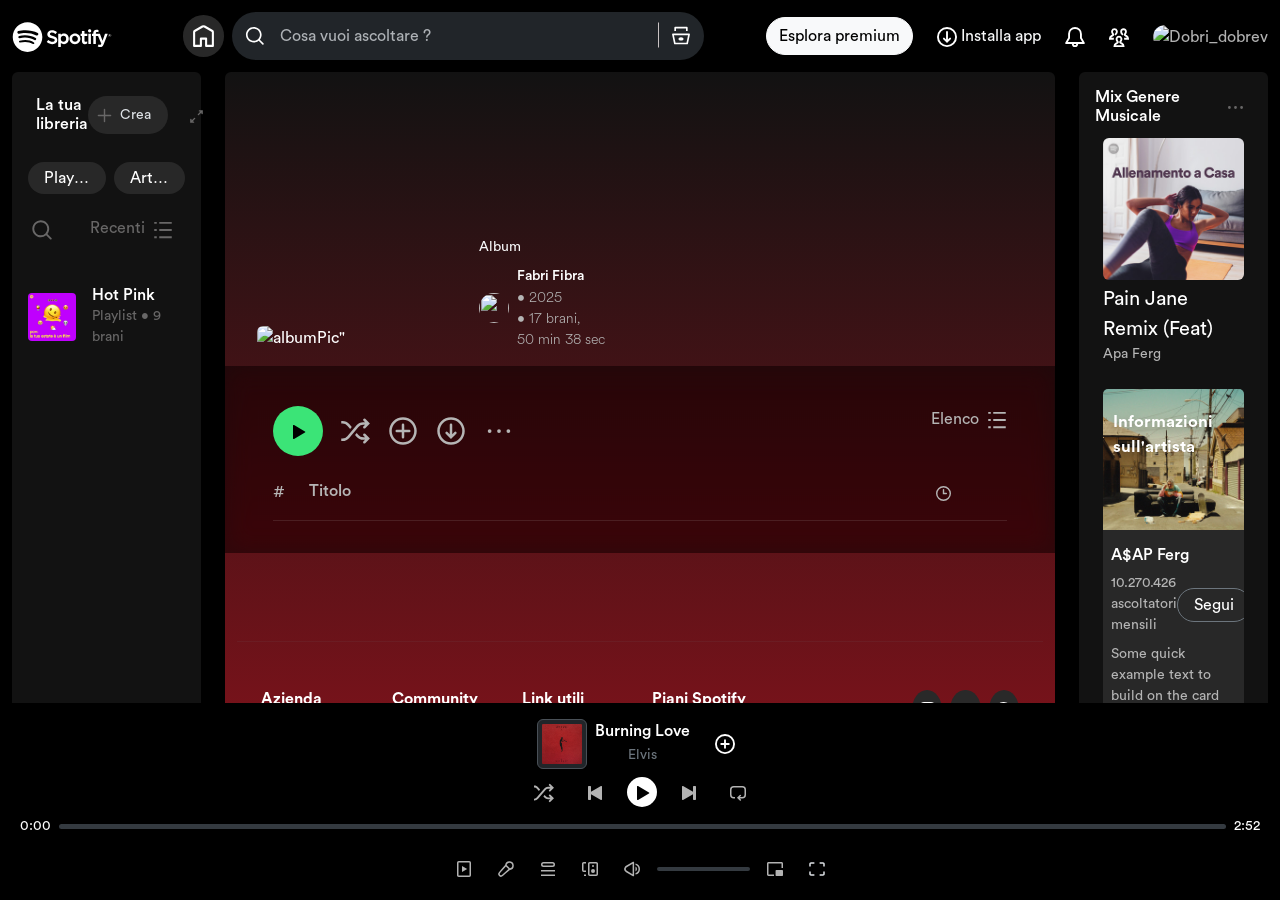
==== commit 9e926f81: "update on responsivness, commented out to work with team on a solution" ====
--- a/album.html
+++ b/album.html
@@ -9,14 +9,14 @@
       rel="stylesheet"
     />
     <link rel="stylesheet" href="./assets/css/style.css" />
+    <link rel="stylesheet" href="./assets/css/circular-font.css" />
   </head>
   <body>
     <!-- HEADER -->
 
-    <header>
+    <header class="my-1">
       <!-- navigation -->
-
-      <nav class="navbar navbar-expand-xl black">
+      <nav class="navbar navbar-expand-xl black fixed">
         <div class="container-fluid">
           <!-- logo -->
           <a class="navbar-brand">
@@ -27,83 +27,6 @@
               class="logo"
             />
           </a>
-
-          <!-- colonna centrale: home + search -->
-          <div
-            class="d-flex flex-grow-1 justify-content-center align-items-center gap-3"
-          >
-            <!-- home -->
-            <a href="./homePage.html" class="grey rounded-5 p-2">
-              <svg fill="#fff" width="25" viewBox="0 0 24 24">
-                <path
-                  d="M12.5 3.247a1 1 0 0 0-1 0L4 7.577V20h4.5v-6a1 1 0 0 
-              1 1-1h5a1 1 0 0 1 1 1v6H20V7.577zm-2-1.732a3 3 0 0 
-              1 3 0l7.5 4.33a2 2 0 0 1 1 1.732V21a1 1 0 0 
-              1-1 1h-6.5a1 1 0 0 1-1-1v-6h-3v6a1 1 0 0 
-              1-1 1H3a1 1 0 0 1-1-1V7.577a2 2 0 0 1 
-              1-1.732z"
-                ></path>
-              </svg>
-            </a>
-
-            <!-- search -->
-            <form class="d-flex" role="search">
-              <div class="d-flex position-relative search-width">
-                <input
-                  class="form-control me-2 border-0 rounded-5 px-5 search-padding"
-                  type="search"
-                  placeholder="Cosa vuoi ascoltare ?"
-                  aria-label="Search"
-                />
-                <button class="btn search-icon" type="submit">
-                  <svg
-                    width="20"
-                    fill="#fff"
-                    data-encore-id="icon"
-                    role="img"
-                    aria-hidden="true"
-                    class="e-91000-icon e-91000-baseline MpoH5sdgCUbPL5LCl3Cy"
-                    data-testid="search-icon"
-                    viewBox="0 0 24 24"
-                    style="
-                      --encore-icon-height: var(
-                        --encore-graphic-size-decorative-larger-3
-                      );
-                      --encore-icon-width: var(
-                        --encore-graphic-size-decorative-larger-3
-                      );
-                    "
-                  >
-                    <path
-                      d="M10.533 1.27893C5.35215 1.27893 1.12598 5.41887 1.12598 10.5579C1.12598 15.697 5.35215 19.8369 10.533 19.8369C12.767 19.8369 14.8235 19.0671 16.4402 17.7794L20.7929 22.132C21.1834 22.5226 21.8166 22.5226 22.2071 22.132C22.5976 21.7415 22.5976 21.1083 22.2071 20.7178L17.8634 16.3741C19.1616 14.7849 19.94 12.7634 19.94 10.5579C19.94 5.41887 15.7138 1.27893 10.533 1.27893ZM3.12598 10.5579C3.12598 6.55226 6.42768 3.27893 10.533 3.27893C14.6383 3.27893 17.94 6.55226 17.94 10.5579C17.94 14.5636 14.6383 17.8369 10.533 17.8369C6.42768 17.8369 3.12598 14.5636 3.12598 10.5579Z"
-                    ></path>
-                  </svg>
-                </button>
-                <button
-                  class="btn search-nav rounded-0 search-nav-border"
-                  type="submit"
-                >
-                  <svg
-                    data-encore-id="icon"
-                    width="20"
-                    fill="#fff"
-                    role="img"
-                    aria-hidden="true"
-                    class="e-91000-icon e-91000-baseline"
-                    style="margin: 0 10px"
-                    viewBox="0 0 24 24"
-                  >
-                    <path
-                      d="M15 15.5c0 1.105-1.343 2-3 2s-3-.895-3-2 1.343-2 3-2 3 .895 3 2"
-                    ></path>
-                    <path
-                      d="M1.513 9.37A1 1 0 0 1 2.291 9h19.418a1 1 0 0 1 .979 1.208l-2.339 11a1 1 0 0 1-.978.792H4.63a1 1 0 0 1-.978-.792l-2.339-11a1 1 0 0 1 .201-.837zM3.525 11l1.913 9h13.123l1.913-9zM4 2a1 1 0 0 1 1-1h14a1 1 0 0 1 1 1v4h-2V3H6v3H4z"
-                    ></path>
-                  </svg>
-                </button>
-              </div>
-            </form>
-          </div>
 
           <!-- hamburge icon -->
           <button
@@ -118,7 +41,85 @@
             <span class="navbar-toggler-icon"></span>
           </button>
           <div class="collapse navbar-collapse" id="navbarSupportedContent">
-            <div class="flex-grow-1 d-flex justify-content-end"></div>
+            <div class="flex-grow-1 d-flex justify-content-end">
+              <div class="d-flex gap-2 align-items-center mx-auto">
+                <!-- home icon -->
+                <a href="./index.html" class="grey rounded-5 p-2"
+                  ><svg
+                    fill="#fff"
+                    data-encore-id="icon"
+                    width="25"
+                    role="img"
+                    aria-hidden="true"
+                    class="e-91000-icon e-91000-baseline"
+                    viewBox="0 0 24 24"
+                  >
+                    <path
+                      d="M12.5 3.247a1 1 0 0 0-1 0L4 7.577V20h4.5v-6a1 1 0 0 1 1-1h5a1 1 0 0 1 1 1v6H20V7.577zm-2-1.732a3 3 0 0 1 3 0l7.5 4.33a2 2 0 0 1 1 1.732V21a1 1 0 0 1-1 1h-6.5a1 1 0 0 1-1-1v-6h-3v6a1 1 0 0 1-1 1H3a1 1 0 0 1-1-1V7.577a2 2 0 0 1 1-1.732z"
+                    ></path></svg
+                ></a>
+                <!-- search  form -->
+                <form class="d-flex" role="search">
+                  <div class="d-flex position-relative search-width">
+                    <input
+                      id="search"
+                      class="form-control me-2 border-0 rounded-5 px-5 search-padding"
+                      type="search"
+                      placeholder="Cosa vuoi ascoltare ?"
+                      aria-label="Search"
+                    />
+                    <!-- button search icon -->
+                    <button class="btn search-icon" type="submit">
+                      <svg
+                        width="20"
+                        fill="#fff "
+                        data-encore-id="icon"
+                        role="img"
+                        aria-hidden="true"
+                        class="e-91000-icon e-91000-baseline MpoH5sdgCUbPL5LCl3Cy"
+                        data-testid="search-icon"
+                        viewBox="0 0 24 24"
+                        style="
+                          --encore-icon-height: var(
+                            --encore-graphic-size-decorative-larger-3
+                          );
+                          --encore-icon-width: var(
+                            --encore-graphic-size-decorative-larger-3
+                          );
+                        "
+                      >
+                        <path
+                          d="M10.533 1.27893C5.35215 1.27893 1.12598 5.41887 1.12598 10.5579C1.12598 15.697 5.35215 19.8369 10.533 19.8369C12.767 19.8369 14.8235 19.0671 16.4402 17.7794L20.7929 22.132C21.1834 22.5226 21.8166 22.5226 22.2071 22.132C22.5976 21.7415 22.5976 21.1083 22.2071 20.7178L17.8634 16.3741C19.1616 14.7849 19.94 12.7634 19.94 10.5579C19.94 5.41887 15.7138 1.27893 10.533 1.27893ZM3.12598 10.5579C3.12598 6.55226 6.42768 3.27893 10.533 3.27893C14.6383 3.27893 17.94 6.55226 17.94 10.5579C17.94 14.5636 14.6383 17.8369 10.533 17.8369C6.42768 17.8369 3.12598 14.5636 3.12598 10.5579Z"
+                        ></path>
+                      </svg>
+                    </button>
+                    <!-- button search navigation icon -->
+                    <a
+                      href="./search.html"
+                      class="btn search-nav rounded-0 search-nav-border"
+                      type="submit"
+                    >
+                      <svg
+                        data-encore-id="icon"
+                        width="20"
+                        fill="#fff"
+                        role="img"
+                        aria-hidden="true"
+                        class="e-91000-icon e-91000-baseline margin"
+                        viewBox="0 0 24 24"
+                      >
+                        <path
+                          d="M15 15.5c0 1.105-1.343 2-3 2s-3-.895-3-2 1.343-2 3-2 3 .895 3 2"
+                        ></path>
+                        <path
+                          d="M1.513 9.37A1 1 0 0 1 2.291 9h19.418a1 1 0 0 1 .979 1.208l-2.339 11a1 1 0 0 1-.978.792H4.63a1 1 0 0 1-.978-.792l-2.339-11a1 1 0 0 1 .201-.837zM3.525 11l1.913 9h13.123l1.913-9zM4 2a1 1 0 0 1 1-1h14a1 1 0 0 1 1 1v4h-2V3H6v3H4z"
+                        ></path>
+                      </svg>
+                    </a>
+                  </div>
+                </form>
+              </div>
+            </div>
 
             <!-- navbar list right side -->
             <div>
--- a/assets/css/style.css
+++ b/assets/css/style.css
@@ -311,6 +311,9 @@
 /* ===============================
    MEDIA QUERIES
 =================================*/
+
+/*
+
 @media (max-width: 550px) {
   .extra-icons img {
     width: 35px;
@@ -345,7 +348,8 @@
   }
 }
 
-/* Nascondi colonna destra sotto i 1430px */
+/*
+ //Nascondi colonna destra sotto i 1430px 
 @media (max-width: 1430px) {
   .rightSide {
     display: none !important;
@@ -356,15 +360,17 @@
     max-width: 100%;
   }
 
-  /* Sidebar sinistra resta con min-width ma prende più respiro */
+  //Sidebar sinistra resta con min-width ma prende più respiro 
   .leftSide {
     flex: 0 0 250px;
   }
 }
 
-/* Nascondi completamente la navbar sotto i 575px */
+//Nascondi completamente la navbar sotto i 575px 
 @media (max-width: 575px) {
   .navbar {
     display: none !important;
   }
 }
+
+*/
--- a/assets/css/circular-font.css
+++ b/assets/css/circular-font.css
@@ -0,0 +1,66 @@
+@font-face {
+  font-family: "Circular";
+  src: url(../fonts/CircularStd-Light.otf);
+  font-weight: 300;
+  font-style: normal;
+}
+@font-face {
+  font-family: "Circular";
+  src: url(../fonts/CircularStd-LightItalic.otf);
+  font-weight: 300;
+  font-style: italic;
+}
+@font-face {
+  font-family: "Circular";
+  src: url(../fonts/CircularStd-Book.otf);
+  font-weight: 400;
+  font-style: normal;
+}
+@font-face {
+  font-family: "Circular";
+  src: url(../fonts/CircularStd-BookItalic.otf);
+  font-weight: 400;
+  font-style: italic;
+}
+@font-face {
+  font-family: "Circular";
+  src: url(../fonts/CircularStd-Medium.otf);
+  font-weight: 500;
+  font-style: normal;
+}
+@font-face {
+  font-family: "Circular";
+  src: url(../fonts/CircularStd-MediumItalic.otf);
+  font-weight: 500;
+  font-style: italic;
+}
+@font-face {
+  font-family: "Circular";
+  src: url(../fonts/CircularStd-MediumItalic.otf);
+  font-weight: 500;
+  font-style: italic;
+}
+@font-face {
+  font-family: "Circular";
+  src: url(../fonts/CircularStd-Bold.otf);
+  font-weight: 700;
+  font-style: normal;
+}
+@font-face {
+  font-family: "Circular";
+  src: url(../fonts/CircularStd-BoldItalic.otf);
+  font-weight: 700;
+  font-style: italic;
+}
+@font-face {
+  font-family: "Circular";
+  src: url(../fonts/CircularStd-Black.otf);
+  font-weight: 900;
+  font-style: normal;
+}
+@font-face {
+  font-family: "Circular";
+  src: url(../fonts/CircularStd-BlackItalic.otf);
+  font-weight: 900;
+  font-style: italic;
+}
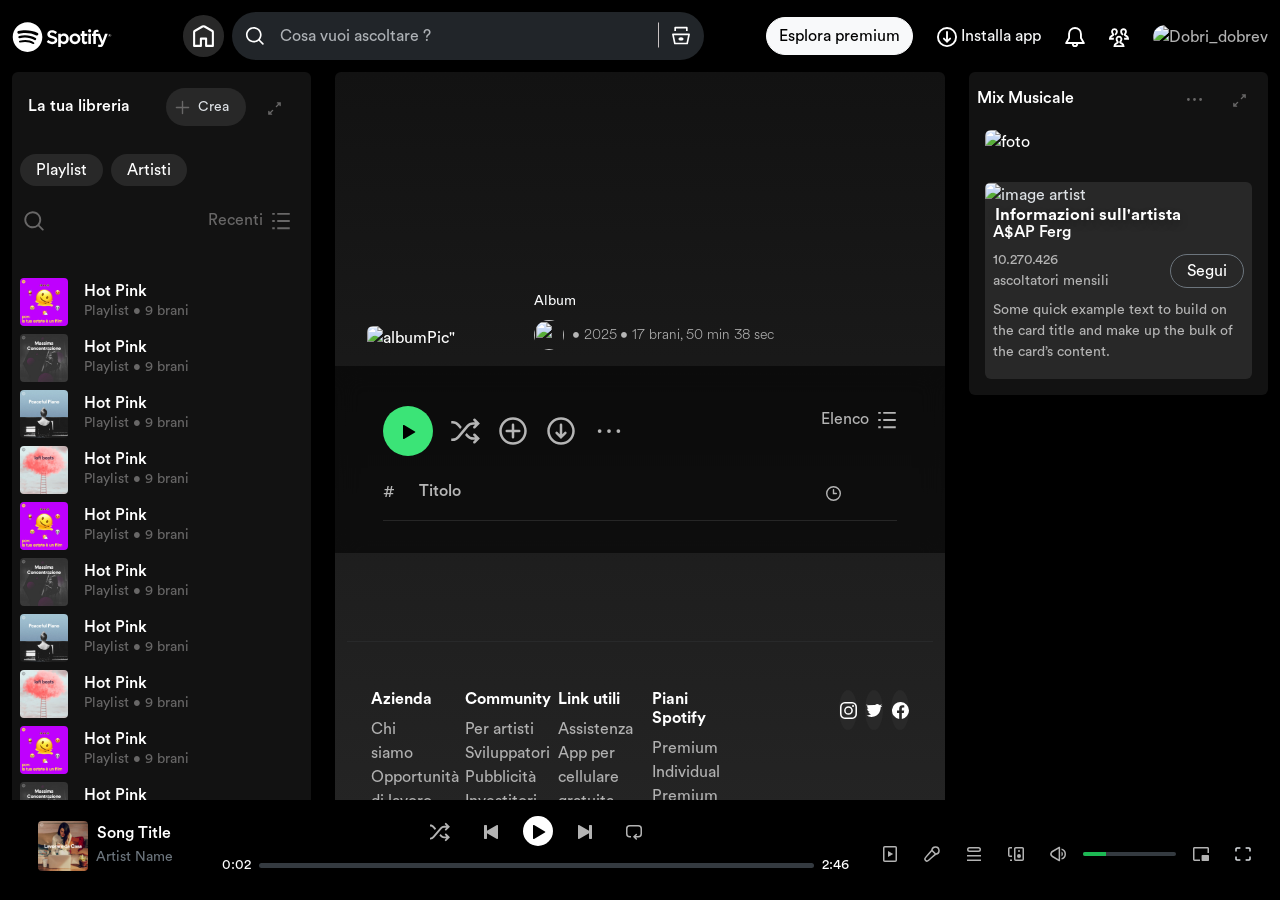
==== commit 691f240e: "ok" ====
--- a/album.html
+++ b/album.html
@@ -1,19 +1,22 @@
 <!DOCTYPE html>
+<!-- Alan Donati -->
 <html lang="en" data-bs-theme="dark">
   <head>
     <meta charset="UTF-8" />
     <meta name="viewport" content="width=device-width, initial-scale=1.0" />
-    <title>Spotify Clone - Album</title>
+    <title>Spotify clone</title>
+    <link rel="icon" type="image/png" href="./assets/img/favicon.png" />
     <link
       href="https://cdn.jsdelivr.net/npm/bootstrap@5.3.8/dist/css/bootstrap.min.css"
       rel="stylesheet"
+      integrity="sha384-sRIl4kxILFvY47J16cr9ZwB07vP4J8+LH7qKQnuqkuIAvNWLzeN8tE5YBujZqJLB"
+      crossorigin="anonymous"
     />
-    <link rel="stylesheet" href="./assets/css/style.css" />
     <link rel="stylesheet" href="./assets/css/circular-font.css" />
+    <link rel="stylesheet" href="./assets/css/style-album.css" />
   </head>
-  <body>
-    <!-- HEADER -->
-
+
+  <body class="black">
     <header class="my-1">
       <!-- navigation -->
       <nav class="navbar navbar-expand-xl black fixed">
@@ -105,7 +108,7 @@
                         fill="#fff"
                         role="img"
                         aria-hidden="true"
-                        class="e-91000-icon e-91000-baseline margin"
+                        class="e-91000-icon e-91000-baseline"
                         viewBox="0 0 24 24"
                       >
                         <path
@@ -230,37 +233,64 @@
         </div>
       </nav>
     </header>
-
-    <!-- MAIN -->
-
+    <!-- main -->
     <main class="container-fluid text-white">
-      <div class="row">
-        <!-- column left -->
-
-        <div class="col-lg-2 d-none d-lg-block leftSide">
-          <div class="greybody rounded-2 h-100 p-2">
+      <!-- column left -->
+      <div class="row flex-nowrap">
+        <div class="sidebar-container fixed overflow-hidden">
+          <div class="greybody d-flex flex-column rounded-2 h-100">
             <div
-              class="d-flex justify-content-between align-items-center p-3 mb-1"
+              class="d-flex grey-body justify-content-between align-items-center p-3 mb-1"
             >
               <h4 class="m-0 fs-6">La tua libreria</h4>
               <div class="d-flex gap-2">
                 <!-- button 1 -->
-
                 <button
                   class="btn d-flex align-items-center grey rounded-5 fs-7 fw-semi-bold gap-2 px-2 py-1"
                 >
-                  <svg width="15" fill="#686767" viewBox="0 0 16 16">
+                  <svg
+                    data-encore-id="icon"
+                    role="img"
+                    aria-hidden="true"
+                    width="15"
+                    fill="#686767"
+                    class="e-91000-icon e-91000-baseline yoyv1_1LPucwCXYDe5AN"
+                    viewBox="0 0 16 16"
+                    style="
+                      --encore-icon-height: var(
+                        --encore-graphic-size-decorative-smaller
+                      );
+                      --encore-icon-width: var(
+                        --encore-graphic-size-decorative-smaller
+                      );
+                    "
+                  >
                     <path
                       d="M15.25 8a.75.75 0 0 1-.75.75H8.75v5.75a.75.75 0 0 1-1.5 0V8.75H1.5a.75.75 0 0 1 0-1.5h5.75V1.5a.75.75 0 0 1 1.5 0v5.75h5.75a.75.75 0 0 1 .75.75"
                     ></path>
                   </svg>
+                  <!-- span crea -->
                   <span class="pe-2">Crea</span>
                 </button>
-
                 <!-- button 2 -->
-
                 <button class="btn">
-                  <svg width="15" fill="#686767" viewBox="0 0 16 16">
+                  <svg
+                    data-encore-id="icon"
+                    role="img"
+                    aria-hidden="true"
+                    width="15"
+                    fill="#686767"
+                    class="e-91000-icon e-91000-baseline"
+                    viewBox="0 0 16 16"
+                    style="
+                      --encore-icon-height: var(
+                        --encore-graphic-size-decorative-smaller
+                      );
+                      --encore-icon-width: var(
+                        --encore-graphic-size-decorative-smaller
+                      );
+                    "
+                  >
                     <path
                       d="M6.52 9.47a.75.75 0 0 1 0 1.06l-2.72 2.72h1.018a.75.75 0 0 1 0 1.5H1.25v-3.579a.75.75 0 0 1 1.5 0v1.018l2.72-2.72a.75.75 0 0 1 1.06 0zm2.94-2.94a.75.75 0 0 1 0-1.06l2.72-2.72h-1.018a.75.75 0 1 1 0-1.5h3.578v3.579a.75.75 0 0 1-1.5 0V3.81l-2.72 2.72a.75.75 0 0 1-1.06 0"
                     ></path>
@@ -270,7 +300,6 @@
             </div>
 
             <!-- Buttons playlist, artist -->
-
             <div class="d-flex fs-6 gap-2 p-2 mb-2">
               <button class="grey border-0 rounded-5 px-3 py-1">
                 Playlist
@@ -279,31 +308,59 @@
             </div>
 
             <!-- search and playlist -->
-
             <div class="d-flex justify-content-between align-items-center mb-3">
               <!-- search button -->
               <button class="btn border-0">
-                <svg width="20" fill="#686767" viewBox="0 0 16 16">
+                <svg
+                  data-encore-id="icon"
+                  role="img"
+                  width="20"
+                  fill="#686767"
+                  aria-hidden="true"
+                  class="e-91000-icon e-91000-baseline AFy8ta8zNE0nUMR7Dwdk"
+                  viewBox="0 0 16 16"
+                  style="
+                    --encore-icon-height: var(
+                      --encore-graphic-size-decorative-smaller
+                    );
+                    --encore-icon-width: var(
+                      --encore-graphic-size-decorative-smaller
+                    );
+                  "
+                >
                   <path
                     d="M7 1.75a5.25 5.25 0 1 0 0 10.5 5.25 5.25 0 0 0 0-10.5M.25 7a6.75 6.75 0 1 1 12.096 4.12l3.184 3.185a.75.75 0 1 1-1.06 1.06L11.304 12.2A6.75 6.75 0 0 1 .25 7"
                   ></path>
                 </svg>
               </button>
-
               <!-- button recents -->
-
               <button class="btn border-0 me-2">
                 <span class="grey-light pe-1">Recenti</span>
-                <svg width="20" fill="#686767" viewBox="0 0 16 16">
+                <svg
+                  data-encore-id="icon"
+                  role="img"
+                  width="20"
+                  fill="#686767"
+                  aria-hidden="true"
+                  class="e-91000-icon e-91000-baseline e-91000-icon--auto-mirror"
+                  viewBox="0 0 16 16"
+                  style="
+                    --encore-icon-height: var(
+                      --encore-graphic-size-decorative-smaller
+                    );
+                    --encore-icon-width: var(
+                      --encore-graphic-size-decorative-smaller
+                    );
+                  "
+                >
                   <path
                     d="M15 14.5H5V13h10zm0-5.75H5v-1.5h10zM15 3H5V1.5h10zM3 3H1V1.5h2zm0 11.5H1V13h2zm0-5.75H1v-1.5h2z"
                   ></path>
                 </svg>
               </button>
             </div>
-
             <!-- playlist -->
-
+            <!-- first song -->
             <div class="playlist-container py-4">
               <div class="d-flex align-items-center gap-3 ps-2 mb-2">
                 <img
@@ -312,21 +369,186 @@
                   width="48"
                   height="48"
                   alt="brano"
+                  title="playlist"
                 />
                 <div>
                   <h6 class="m-0">Hot Pink</h6>
                   <p class="grey-light m-0">Playlist • <span>9</span> brani</p>
                 </div>
               </div>
-
-              <!-- altre playlist duplicate -->
+              <!-- second song -->
+              <div class="d-flex align-items-center gap-3 ps-2 mb-2">
+                <img
+                  src="./assets/imgs/main/image-3.jpg"
+                  class="rounded-1"
+                  width="48"
+                  height="48"
+                  alt="brano"
+                  title="playlist"
+                />
+                <div>
+                  <h6 class="m-0">Hot Pink</h6>
+                  <p class="grey-light m-0">Playlist • <span>9</span> brani</p>
+                </div>
+              </div>
+              <!-- thirdsong -->
+              <div class="d-flex align-items-center gap-3 ps-2 mb-2">
+                <img
+                  src="./assets/imgs/main/image-4.jpg"
+                  class="rounded-1"
+                  width="48"
+                  height="48"
+                  alt="brano"
+                  title="playlist"
+                />
+                <div>
+                  <h6 class="m-0">Hot Pink</h6>
+                  <p class="grey-light m-0">Playlist • <span>9</span> brani</p>
+                </div>
+              </div>
+              <!-- fourth song -->
+              <div class="d-flex align-items-center gap-3 ps-2 mb-2">
+                <img
+                  src="./assets/imgs/main/image-5.jpg"
+                  class="rounded-1"
+                  width="48"
+                  height="48"
+                  alt="brano"
+                  title="playlist"
+                />
+                <div>
+                  <h6 class="m-0">Hot Pink</h6>
+                  <p class="grey-light m-0">Playlist • <span>9</span> brani</p>
+                </div>
+              </div>
+
+              <!-- first song -->
+              <div class="d-flex align-items-center gap-3 ps-2 mb-2">
+                <img
+                  src="./assets/imgs/main/image-2.jpg"
+                  class="rounded-1"
+                  width="48"
+                  height="48"
+                  alt="brano"
+                  title="playlist"
+                />
+                <div>
+                  <h6 class="m-0">Hot Pink</h6>
+                  <p class="grey-light m-0">Playlist • <span>9</span> brani</p>
+                </div>
+              </div>
+              <!-- second song -->
+              <div class="d-flex align-items-center gap-3 ps-2 mb-2">
+                <img
+                  src="./assets/imgs/main/image-3.jpg"
+                  class="rounded-1"
+                  width="48"
+                  height="48"
+                  alt="brano"
+                  title="playlist"
+                />
+                <div>
+                  <h6 class="m-0">Hot Pink</h6>
+                  <p class="grey-light m-0">Playlist • <span>9</span> brani</p>
+                </div>
+              </div>
+              <!-- thirdsong -->
+              <div class="d-flex align-items-center gap-3 ps-2 mb-2">
+                <img
+                  src="./assets/imgs/main/image-4.jpg"
+                  class="rounded-1"
+                  width="48"
+                  height="48"
+                  alt="brano"
+                  title="playlist"
+                />
+                <div>
+                  <h6 class="m-0">Hot Pink</h6>
+                  <p class="grey-light m-0">Playlist • <span>9</span> brani</p>
+                </div>
+              </div>
+              <!-- fourth song -->
+              <div class="d-flex align-items-center gap-3 ps-2 mb-2">
+                <img
+                  src="./assets/imgs/main/image-5.jpg"
+                  class="rounded-1"
+                  width="48"
+                  height="48"
+                  alt="brano"
+                  title="playlist"
+                />
+                <div>
+                  <h6 class="m-0">Hot Pink</h6>
+                  <p class="grey-light m-0">Playlist • <span>9</span> brani</p>
+                </div>
+              </div>
+
+              <!-- first song -->
+              <div class="d-flex align-items-center gap-3 ps-2 mb-2">
+                <img
+                  src="./assets/imgs/main/image-2.jpg"
+                  class="rounded-1"
+                  width="48"
+                  height="48"
+                  alt="brano"
+                  title="playlist"
+                />
+                <div>
+                  <h6 class="m-0">Hot Pink</h6>
+                  <p class="grey-light m-0">Playlist • <span>9</span> brani</p>
+                </div>
+              </div>
+              <!-- second song -->
+              <div class="d-flex align-items-center gap-3 ps-2 mb-2">
+                <img
+                  src="./assets/imgs/main/image-3.jpg"
+                  class="rounded-1"
+                  width="48"
+                  height="48"
+                  alt="brano"
+                  title="playlist"
+                />
+                <div>
+                  <h6 class="m-0">Hot Pink</h6>
+                  <p class="grey-light m-0">Playlist • <span>9</span> brani</p>
+                </div>
+              </div>
+              <!-- thirdsong -->
+              <div class="d-flex align-items-center gap-3 ps-2 mb-2">
+                <img
+                  src="./assets/imgs/main/image-4.jpg"
+                  class="rounded-1"
+                  width="48"
+                  height="48"
+                  alt="brano"
+                  title="playlist"
+                />
+                <div>
+                  <h6 class="m-0">Hot Pink</h6>
+                  <p class="grey-light m-0">Playlist • <span>9</span> brani</p>
+                </div>
+              </div>
+              <!-- fourth song -->
+              <div class="d-flex align-items-center gap-3 ps-2 mb-2">
+                <img
+                  src="./assets/imgs/main/image-5.jpg"
+                  class="rounded-1"
+                  width="48"
+                  height="48"
+                  alt="brano"
+                  title="playlist"
+                />
+                <div>
+                  <h6 class="m-0">Hot Pink</h6>
+                  <p class="grey-light m-0">Playlist • <span>9</span> brani</p>
+                </div>
+              </div>
             </div>
           </div>
         </div>
-
         <!-- column center -->
         <div id="album" class="col fixed">
-          <div id="margin" class="background-center rounded-2 center-container">
+          <div class="background-center rounded-2 center-container">
             <!-- Cover & Title -->
             <div class="row padding-header">
               <div class="col-4 w-25 d-flex flex-column justify-content-end">
@@ -343,14 +565,15 @@
                   <div class="info d-flex gap-2 align-items-center">
                     <div>
                       <img
+                        id="artistPic"
                         class="perfect-circle"
-                        src="https://i.scdn.co/image/ab6761610000101f9ad1bfa34330b53f59460c31"
+                        src=""
                         alt=""
                       />
                     </div>
                     <div>
                       <p id="albumInfo" class="artist-info m-0">
-                        Fabri Fibra <span>• 2025</span> <span>• 17 brani,</span>
+                        <span>• 2025</span> <span>• 17 brani,</span>
                         <span>50 min 38 sec</span>
                       </p>
                     </div>
@@ -558,7 +781,47 @@
               </div>
               <hr />
 
-              <ol id="tracklistOl" class="list-unstyled"></ol>
+              <ol id="tracklistOl" class="list-unstyled">
+                <!-- <li
+                  class="d-flex justify-content-between align-items-start py-2"
+                >
+                  <div class="d-flex align-items-start">
+                    <span class="text-muted me-3" style="min-width: 20px"
+                      >1</span
+                    >
+                    <div>
+                      <div class="fw-bold">L'Avvelenata (Pretesto)</div>
+                      <div class="text-muted small">
+                        <svg
+                          data-encore-id="icon"
+                          role="img"
+                          aria-hidden="true"
+                          class="e-91000-icon e-91000-baseline me-1"
+                          viewBox="0 0 16 16"
+                          style="
+                            --encore-icon-height: var(
+                              --encore-graphic-size-decorative-smaller
+                            );
+                            --encore-icon-width: var(
+                              --encore-graphic-size-decorative-smaller
+                            );
+                            width: 14px;
+                            height: 14px;
+                            vertical-align: text-top;
+                            fill: #6c757d;
+                          "
+                        >
+                          <path
+                            d="M1.75 2.5a.25.25 0 0 0-.25.25v10.5c0 .138.112.25.25.25h12.5a.25.25 0 0 0 .25-.25V2.75a.25.25 0 0 0-.25-.25zM0 2.75C0 1.784.784 1 1.75 1h12.5c.967 0 1.75.784 1.75 1.75v10.5A1.75 1.75 0 0 1 14.25 15H1.75A1.75 1.75 0 0 1 0 13.25z"
+                          ></path>
+                          <path d="m6 5 5.196 3L6 11z"></path></svg
+                        >Video musicale • Fabri Fibra, Francesco Guccini
+                      </div>
+                    </div>
+                  </div>
+                  <span class="text-muted">2:32</span>
+                </li> -->
+              </ol>
             </div>
             <!-- footer -->
             <footer class="footer mt-5 pt-4 pb-2">
@@ -717,49 +980,79 @@
         </div>
 
         <!-- column right -->
-        <div class="col-lg-2 d-none d-lg-block rightSide">
-          <div class="greybody rounded-2 playlist-container-right p-2">
-            <div class="d-flex justify-content-between align-items-center p-2">
-              <h4 class="m-0 fs-6">Mix Genere Musicale</h4>
+        <div class="col sidebar-container fixed">
+          <div class="greybody rounded-2 playlist-container-right">
+            <div
+              class="d-flex grey-body justify-content-between align-items-center p-2"
+            >
+              <h4 class="m-0 fs-6">Mix Musicale</h4>
               <div class="d-flex gap-2">
+                <!-- button 1 -->
                 <button class="btn d-flex align-items-center px-2 py-1">
-                  <svg width="15" fill="#686767" viewBox="0 0 16 16">
+                  <svg
+                    data-encore-id="icon"
+                    width="15"
+                    fill="#686767"
+                    role="img"
+                    aria-hidden="true"
+                    class="e-91000-icon e-91000-baseline"
+                    viewBox="0 0 16 16"
+                    style="
+                      --encore-icon-height: var(
+                        --encore-graphic-size-decorative-smaller
+                      );
+                      --encore-icon-width: var(
+                        --encore-graphic-size-decorative-smaller
+                      );
+                    "
+                  >
                     <path
                       d="M3 8a1.5 1.5 0 1 1-3 0 1.5 1.5 0 0 1 3 0m6.5 0a1.5 1.5 0 1 1-3 0 1.5 1.5 0 0 1 3 0M16 8a1.5 1.5 0 1 1-3 0 1.5 1.5 0 0 1 3 0"
                     ></path>
                   </svg>
                 </button>
+                <!-- button 2 -->
+                <button class="btn">
+                  <svg
+                    data-encore-id="icon"
+                    role="img"
+                    aria-hidden="true"
+                    width="15"
+                    fill="#686767"
+                    class="e-91000-icon e-91000-baseline"
+                    viewBox="0 0 16 16"
+                    style="
+                      --encore-icon-height: var(
+                        --encore-graphic-size-decorative-smaller
+                      );
+                      --encore-icon-width: var(
+                        --encore-graphic-size-decorative-smaller
+                      );
+                    "
+                  >
+                    <path
+                      d="M6.52 9.47a.75.75 0 0 1 0 1.06l-2.72 2.72h1.018a.75.75 0 0 1 0 1.5H1.25v-3.579a.75.75 0 0 1 1.5 0v1.018l2.72-2.72a.75.75 0 0 1 1.06 0zm2.94-2.94a.75.75 0 0 1 0-1.06l2.72-2.72h-1.018a.75.75 0 1 1 0-1.5h3.578v3.579a.75.75 0 0 1-1.5 0V3.81l-2.72 2.72a.75.75 0 0 1-1.06 0"
+                    ></path>
+                  </svg>
+                </button>
               </div>
             </div>
 
             <!-- right side container -->
-            <div class="d-flex flex-column px-3 py-1">
-              <img
-                src="./assets/imgs/main/image-14.jpg"
-                class="rounded-2 img-fluid"
-                alt="foto"
-              />
+            <div id="rightCont" class="d-flex flex-column px-3 py-1">
+              <img src="" class="rounded-2" alt="foto" />
               <div class="my-1">
-                <a href="#" class="fs-5 text-white d-block"
-                  >Pain Jane Remix (Feat)</a
-                >
+                <a href="#" class="fs-4 text-white"></a>
                 <p class="m-0">
-                  <a href="#" class="text-decoration-none text-color"
-                    >Apa Ferg</a
-                  >
+                  <a href="#" class="text-decoration-none text-color"></a>
                 </p>
               </div>
             </div>
-
             <!-- artist card -->
             <div class="p-3 mb-3">
               <div class="card border-0 grey">
                 <div class="position-relative">
-                  <img
-                    src="./assets/imgs/main/image-12.jpg"
-                    class="card-img-top"
-                    alt="image artist"
-                  />
+                  <img src="" class="card-img-top" alt="image artist" />
                   <span class="absolute-artist-title"
                     >Informazioni sull'artista</span
                   >
@@ -773,11 +1066,12 @@
                   <div
                     class="d-flex justify-content-between align-items-center"
                   >
-                    <div>
+                    <div id="fans">
                       <p class="m-0 text-color">10.270.426</p>
                       <p class="m-0 text-color">ascoltatori mensili</p>
                     </div>
-                    <div class="flex-shrink-0">
+                    <!-- link -->
+                    <div>
                       <a
                         href="#"
                         class="btn btn-outline-secondary rounded-5 px-3 py-1 text-white"
@@ -785,7 +1079,8 @@
                       >
                     </div>
                   </div>
-                  <p class="card-text mt-2 text-color">
+                  <!-- description -->
+                  <p id="desc" class="card-text mt-2 text-color">
                     Some quick example text to build on the card title and make
                     up the bulk of the card’s content.
                   </p>
@@ -796,57 +1091,33 @@
         </div>
       </div>
     </main>
-
-    <!-- FOOTER/PLAYER -->
+    <!-- audio player -->
+
+    <audio id="hiddenPlayer" style="display: none"></audio>
+
     <div class="container-fluid fixed-bottom black border-secondary py-2">
       <div
         class="row align-items-center p-2 text-white text-center text-xxl-start"
       >
         <!-- Song info -->
         <div
-          class="col-12 col-xxl-3 d-flex align-items-center justify-content-center justify-content-xxl-start mb-2 mb-xxl-0"
+          id="songInfo"
+          class="col d-flex align-items-center justify-content-center justify-content-xxl-start mb-2 mb-xxl-0"
         >
           <img
-            id="player-cover"
-            src="./assets/imgs/main/image-11.jpg"
-            class="img-thumbnail me-2"
+            src="./assets/imgs/main/image-16.jpg"
+            class="rounded-1 me-2"
             style="width: 50px; height: 50px"
           />
           <div class="me-2">
-            <h6 id="player-title" class="mb-0">Burning Love</h6>
-            <small id="player-artist" class="text-secondary">Elvis</small>
+            <h6 class="mb-0">Song Title</h6>
+            <small class="text-secondary">Artist Name</small>
           </div>
-          <button class="btn btn-sm ms-2">
-            <svg
-              data-encore-id="icon"
-              role="img"
-              aria-hidden="true"
-              class="e-91000-icon e-91000-baseline"
-              viewBox="0 0 16 16"
-              width="20"
-              fill="#fff"
-              style="
-                --encore-icon-height: var(
-                  --encore-graphic-size-decorative-smaller
-                );
-                --encore-icon-width: var(
-                  --encore-graphic-size-decorative-smaller
-                );
-              "
-            >
-              <path
-                d="M8 1.5a6.5 6.5 0 1 0 0 13 6.5 6.5 0 0 0 0-13M0 8a8 8 0 1 1 16 0A8 8 0 0 1 0 8"
-              ></path>
-              <path
-                d="M11.75 8a.75.75 0 0 1-.75.75H8.75V11a.75.75 0 0 1-1.5 0V8.75H5a.75.75 0 0 1 0-1.5h2.25V5a.75.75 0 0 1 1.5 0v2.25H11a.75.75 0 0 1 .75.75"
-              ></path>
-            </svg>
-          </button>
         </div>
 
         <!-- Controls -->
 
-        <div class="col-12 col-xxl-6 text-center mb-2 mb-xxl-0">
+        <div class="col text-center mb-2 mb-xxl-0">
           <div class="btn-group gap-3">
             <!-- button plus -->
             <button class="btn btn-sm">
@@ -899,9 +1170,8 @@
                 ></path>
               </svg>
             </button>
-            <button class="btn perfect-circle bg-white p-0" id="playSong">
-              <audio id="audio-player" hidden></audio>
-              <!-- play icon -->
+            <button id="play" class="btn perfect-circle bg-white p-0">
+              <!-- button play -->
               <svg
                 data-encore-id="icon"
                 width="16"
@@ -924,7 +1194,7 @@
                 ></path>
               </svg>
 
-              <!-- pause icon -->
+              <!-- button pause -->
               <!-- <svg data-encore-id="icon" role="img" aria-hidden="true" class="e-91000-icon e-91000-baseline" viewBox="0 0 16 16" style="--encore-icon-height: var(--encore-graphic-size-decorative-smaller); --encore-icon-width: var(--encore-graphic-size-decorative-smaller);"><path d="M2.7 1a.7.7 0 0 0-.7.7v12.6a.7.7 0 0 0 .7.7h2.6a.7.7 0 0 0 .7-.7V1.7a.7.7 0 0 0-.7-.7zm8 0a.7.7 0 0 0-.7.7v12.6a.7.7 0 0 0 .7.7h2.6a.7.7 0 0 0 .7-.7V1.7a.7.7 0 0 0-.7-.7z"></path></svg> -->
             </button>
             <button class="btn btn-sm">
@@ -974,29 +1244,19 @@
               </svg>
             </button>
           </div>
-
           <!-- progress bar song -->
-
           <div class="d-flex align-items-center justify-content-center mt-2">
-            <small id="current-time" class="me-2">0:00</small>
-            <div
-              class="progress progress-bar-song flex-grow-1"
-              style="height: 5px"
-            >
-              <div
-                id="progress-bar"
-                class="progress-bar grey-body"
-                style="width: 0%"
-              ></div>
+            <small class="me-2">0:02</small>
+            <div class="progress progress-bar-song" style="height: 5px">
+              <div class="progress-bar grey-body"></div>
             </div>
-            <small id="total-time" class="ms-2">2:52</small>
+            <small class="ms-2">2:46</small>
           </div>
         </div>
 
         <!-- Extra icons -->
-
         <div
-          class="col-12 col-xxl-3 d-flex justify-content-center justify-content-xxl-end align-items-center gap-2 mt-2 mt-xxl-0 extra-icons"
+          class="col d-flex justify-content-center justify-content-xxl-end align-items-center gap-2 mt-2 mt-xxl-0 extra-icons"
         >
           <button class="btn btn-sm">
             <svg
@@ -1124,7 +1384,6 @@
           </button>
 
           <!-- Progress bar volume -->
-
           <div
             class="progress progress-bar-volume"
             role="progressbar"
@@ -1182,10 +1441,15 @@
       </div>
     </div>
 
-    <!-- Scripts -->
-
+    <!-- my js scripts -->
+    <script src="token.js"></script>
+    <script src="./assets/js/right-side.js"></script>
     <script src="./assets/js/album.js"></script>
-    <script src="./assets/js/artist.js"></script>
-    <script src="https://cdn.jsdelivr.net/npm/bootstrap@5.3.8/dist/js/bootstrap.bundle.min.js"></script>
+    <!-- bootstrap js -->
+    <script
+      src="https://cdn.jsdelivr.net/npm/bootstrap@5.3.8/dist/js/bootstrap.bundle.min.js"
+      integrity="sha384-FKyoEForCGlyvwx9Hj09JcYn3nv7wiPVlz7YYwJrWVcXK/BmnVDxM+D2scQbITxI"
+      crossorigin="anonymous"
+    ></script>
   </body>
 </html>
--- a/assets/css/style-album.css
+++ b/assets/css/style-album.css
@@ -0,0 +1,219 @@
+/* base */
+* {
+  box-sizing: border-box;
+}
+
+body {
+  font-family: "Circular";
+  color: #333;
+  overflow-y: hidden;
+}
+
+/* navigation */
+
+.search-icon {
+  position: absolute;
+  top: 4px;
+  left: 0;
+}
+
+.search-nav {
+  position: absolute;
+  padding-top: 0;
+  padding-bottom: 0;
+  top: 10px;
+  right: 8px;
+}
+
+.search-nav-border {
+  border-left: 1px solid #c9c3c3 !important;
+}
+
+.search-width {
+  width: 30rem;
+}
+
+.search-padding {
+  padding: 12px 0;
+}
+
+/* colors */
+
+.black {
+  background-color: black;
+}
+
+.grey {
+  background-color: #282828;
+}
+.greybody {
+  background-color: #121212;
+}
+
+.text-color {
+  color: #b5b5b5;
+}
+
+.grey-light {
+  color: #686767;
+}
+/* end colors */
+
+/* custom font size */
+.fs-7 {
+  font-size: 14px;
+}
+
+/* sidebars container */
+.sidebar-container,
+.playlist-container,
+.center-container {
+  overflow-x: hidden;
+  overflow-y: scroll;
+  height: calc(100vh - 92px - 64px - 8px);
+}
+
+.sidebar-container {
+  max-width: 323px;
+}
+
+/* @media screen and (max-width: 992px) {
+  
+  .sidebar-container,
+  .playlist-container,
+  .center-container {
+    height: calc(100vh - 164px - 64px - 8px);
+  }
+} */
+
+/* left side playlist */
+.playlist-container {
+  overflow-x: hidden;
+  overflow-y: scroll;
+}
+
+/* center coulmn */
+.center-container {
+  overflow-x: hidden;
+  overflow-y: scroll;
+}
+
+/* position absolute customised */
+.absolute-artist-title {
+  font-size: 1.05rem;
+  position: absolute;
+  color: white;
+  top: 20px;
+  left: 10px;
+  font-weight: bold;
+  text-shadow: 0 4px 8px rgba(0, 0, 0, 0.25);
+}
+
+/* border radius 50% */
+.perfect-circle {
+  width: 30px;
+  height: 30px;
+  border-radius: 50% !important;
+}
+
+/* progress bar volume*/
+
+.progress-bar-volume {
+  width: 93px;
+  height: 4px;
+}
+
+/* progress bar song */
+.progress-bar-song {
+  width: 555px;
+  height: 4px;
+}
+
+.sidebar-container {
+  max-width: 323px;
+}
+/* Album */
+.padding-header {
+  padding-top: 3rem;
+  padding-bottom: 1rem;
+  padding-left: 2rem;
+  padding-right: 2rem;
+}
+.artist-info {
+  font-size: 14px;
+  font-weight: 500;
+  span {
+    color: #b5b5b5;
+    font-weight: 200;
+  }
+}
+.perfect-circle-album {
+  width: 50px;
+  height: 50px;
+  background-color: #3be477;
+  border-radius: 50% !important;
+  border: none;
+}
+.title-album {
+  font-weight: 900;
+}
+.clock {
+  margin-right: 3.5rem;
+}
+hr {
+  opacity: 0.1;
+}
+.glass-card {
+  backdrop-filter: blur(12px) saturate(152%);
+  -webkit-backdrop-filter: blur(12px) saturate(152%);
+  background-color: rgba(0, 0, 0, 0.526);
+}
+
+:root {
+  --album-color: rgb(36, 36, 36); /* colore di default */
+}
+
+.background-center {
+  background: linear-gradient(
+    360deg,
+    var(--album-color) 0%,
+
+    rgba(18, 18, 18, 1) 100%
+  );
+}
+
+.footer-spacing {
+  margin-bottom: 120px;
+}
+/* footer */
+a {
+  text-decoration: none;
+  color: #b1b1b1;
+}
+
+.bottom-links a,
+p {
+  font-size: 14px;
+}
+
+/* social icon background circle */
+.social-icons-bg-circle {
+  width: 40px;
+  height: 40px;
+  background-color: #292929;
+  border-radius: 50% !important;
+  vertical-align: middle;
+}
+.selected {
+  background-color: #6867674f;
+}
+.progress-bar {
+  background-color: #1db954 !important;
+}
+.progress-bar-volume {
+  cursor: pointer;
+}
+.volume-active {
+  width: var(--volume-width) !important;
+  transition: width 0.1s ease;
+}
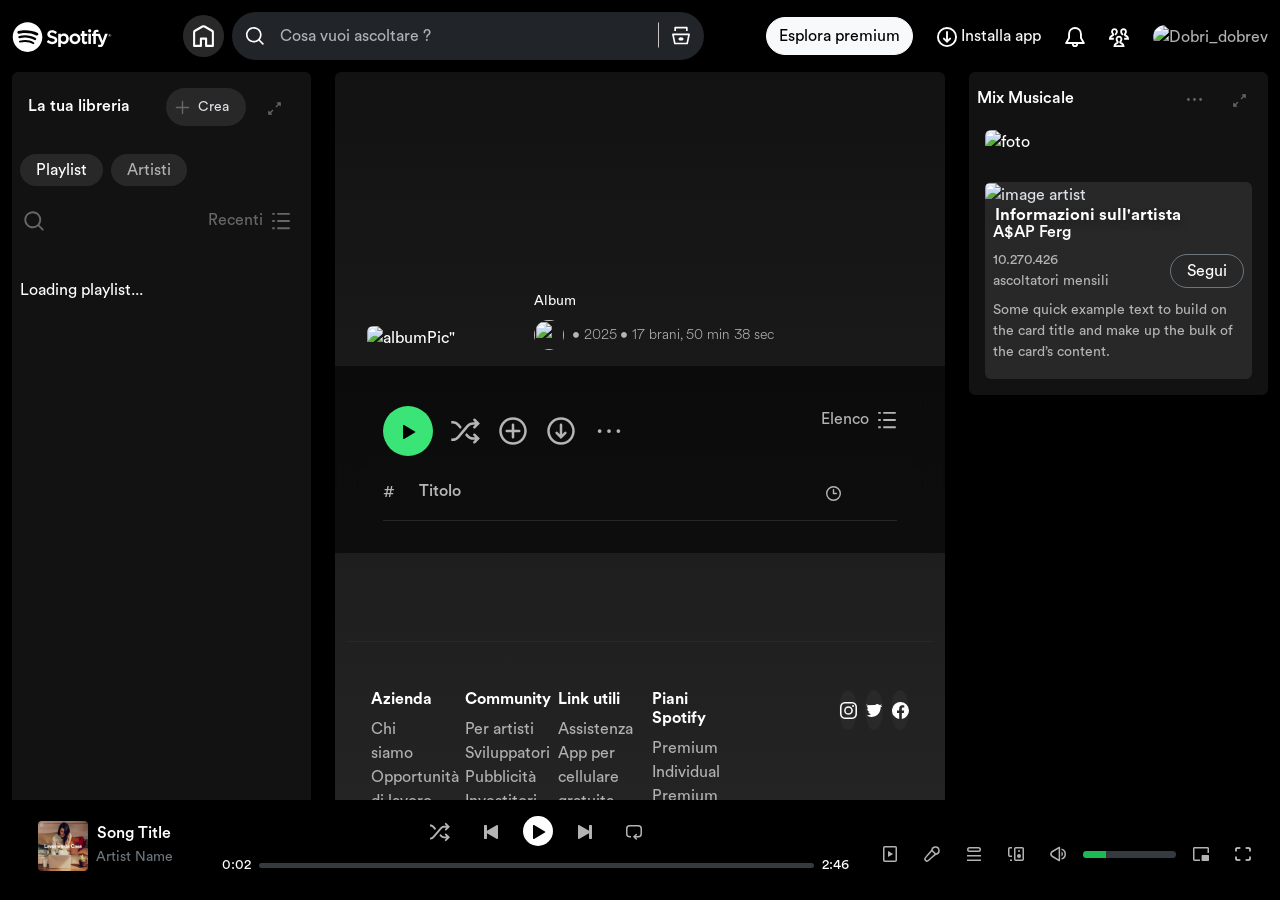
==== commit a9f7beb7: "last change" ====
--- a/album.html
+++ b/album.html
@@ -304,7 +304,9 @@
               <button class="grey border-0 rounded-5 px-3 py-1">
                 Playlist
               </button>
-              <button class="grey border-0 rounded-5 px-3 py-1">Artisti</button>
+              <a href="artist.html" class="grey border-0 rounded-5 px-3 py-1"
+                >Artisti</a
+              >
             </div>
 
             <!-- search and playlist -->
@@ -361,187 +363,9 @@
             </div>
             <!-- playlist -->
             <!-- first song -->
-            <div class="playlist-container py-4">
+            <div id="playlist" class="playlist-container py-4">
               <div class="d-flex align-items-center gap-3 ps-2 mb-2">
-                <img
-                  src="./assets/imgs/main/image-2.jpg"
-                  class="rounded-1"
-                  width="48"
-                  height="48"
-                  alt="brano"
-                  title="playlist"
-                />
-                <div>
-                  <h6 class="m-0">Hot Pink</h6>
-                  <p class="grey-light m-0">Playlist • <span>9</span> brani</p>
-                </div>
-              </div>
-              <!-- second song -->
-              <div class="d-flex align-items-center gap-3 ps-2 mb-2">
-                <img
-                  src="./assets/imgs/main/image-3.jpg"
-                  class="rounded-1"
-                  width="48"
-                  height="48"
-                  alt="brano"
-                  title="playlist"
-                />
-                <div>
-                  <h6 class="m-0">Hot Pink</h6>
-                  <p class="grey-light m-0">Playlist • <span>9</span> brani</p>
-                </div>
-              </div>
-              <!-- thirdsong -->
-              <div class="d-flex align-items-center gap-3 ps-2 mb-2">
-                <img
-                  src="./assets/imgs/main/image-4.jpg"
-                  class="rounded-1"
-                  width="48"
-                  height="48"
-                  alt="brano"
-                  title="playlist"
-                />
-                <div>
-                  <h6 class="m-0">Hot Pink</h6>
-                  <p class="grey-light m-0">Playlist • <span>9</span> brani</p>
-                </div>
-              </div>
-              <!-- fourth song -->
-              <div class="d-flex align-items-center gap-3 ps-2 mb-2">
-                <img
-                  src="./assets/imgs/main/image-5.jpg"
-                  class="rounded-1"
-                  width="48"
-                  height="48"
-                  alt="brano"
-                  title="playlist"
-                />
-                <div>
-                  <h6 class="m-0">Hot Pink</h6>
-                  <p class="grey-light m-0">Playlist • <span>9</span> brani</p>
-                </div>
-              </div>
-
-              <!-- first song -->
-              <div class="d-flex align-items-center gap-3 ps-2 mb-2">
-                <img
-                  src="./assets/imgs/main/image-2.jpg"
-                  class="rounded-1"
-                  width="48"
-                  height="48"
-                  alt="brano"
-                  title="playlist"
-                />
-                <div>
-                  <h6 class="m-0">Hot Pink</h6>
-                  <p class="grey-light m-0">Playlist • <span>9</span> brani</p>
-                </div>
-              </div>
-              <!-- second song -->
-              <div class="d-flex align-items-center gap-3 ps-2 mb-2">
-                <img
-                  src="./assets/imgs/main/image-3.jpg"
-                  class="rounded-1"
-                  width="48"
-                  height="48"
-                  alt="brano"
-                  title="playlist"
-                />
-                <div>
-                  <h6 class="m-0">Hot Pink</h6>
-                  <p class="grey-light m-0">Playlist • <span>9</span> brani</p>
-                </div>
-              </div>
-              <!-- thirdsong -->
-              <div class="d-flex align-items-center gap-3 ps-2 mb-2">
-                <img
-                  src="./assets/imgs/main/image-4.jpg"
-                  class="rounded-1"
-                  width="48"
-                  height="48"
-                  alt="brano"
-                  title="playlist"
-                />
-                <div>
-                  <h6 class="m-0">Hot Pink</h6>
-                  <p class="grey-light m-0">Playlist • <span>9</span> brani</p>
-                </div>
-              </div>
-              <!-- fourth song -->
-              <div class="d-flex align-items-center gap-3 ps-2 mb-2">
-                <img
-                  src="./assets/imgs/main/image-5.jpg"
-                  class="rounded-1"
-                  width="48"
-                  height="48"
-                  alt="brano"
-                  title="playlist"
-                />
-                <div>
-                  <h6 class="m-0">Hot Pink</h6>
-                  <p class="grey-light m-0">Playlist • <span>9</span> brani</p>
-                </div>
-              </div>
-
-              <!-- first song -->
-              <div class="d-flex align-items-center gap-3 ps-2 mb-2">
-                <img
-                  src="./assets/imgs/main/image-2.jpg"
-                  class="rounded-1"
-                  width="48"
-                  height="48"
-                  alt="brano"
-                  title="playlist"
-                />
-                <div>
-                  <h6 class="m-0">Hot Pink</h6>
-                  <p class="grey-light m-0">Playlist • <span>9</span> brani</p>
-                </div>
-              </div>
-              <!-- second song -->
-              <div class="d-flex align-items-center gap-3 ps-2 mb-2">
-                <img
-                  src="./assets/imgs/main/image-3.jpg"
-                  class="rounded-1"
-                  width="48"
-                  height="48"
-                  alt="brano"
-                  title="playlist"
-                />
-                <div>
-                  <h6 class="m-0">Hot Pink</h6>
-                  <p class="grey-light m-0">Playlist • <span>9</span> brani</p>
-                </div>
-              </div>
-              <!-- thirdsong -->
-              <div class="d-flex align-items-center gap-3 ps-2 mb-2">
-                <img
-                  src="./assets/imgs/main/image-4.jpg"
-                  class="rounded-1"
-                  width="48"
-                  height="48"
-                  alt="brano"
-                  title="playlist"
-                />
-                <div>
-                  <h6 class="m-0">Hot Pink</h6>
-                  <p class="grey-light m-0">Playlist • <span>9</span> brani</p>
-                </div>
-              </div>
-              <!-- fourth song -->
-              <div class="d-flex align-items-center gap-3 ps-2 mb-2">
-                <img
-                  src="./assets/imgs/main/image-5.jpg"
-                  class="rounded-1"
-                  width="48"
-                  height="48"
-                  alt="brano"
-                  title="playlist"
-                />
-                <div>
-                  <h6 class="m-0">Hot Pink</h6>
-                  <p class="grey-light m-0">Playlist • <span>9</span> brani</p>
-                </div>
+                <div id="spinner">Loading playlist...</div>
               </div>
             </div>
           </div>
@@ -1443,6 +1267,7 @@
 
     <!-- my js scripts -->
     <script src="token.js"></script>
+    <script src="./assets/js/left-sidebar.js"></script>
     <script src="./assets/js/right-side.js"></script>
     <script src="./assets/js/album.js"></script>
     <!-- bootstrap js -->
--- a/assets/css/style-album.css
+++ b/assets/css/style-album.css
@@ -25,6 +25,9 @@
   right: 8px;
 }
 
+.form-control:focus {
+  box-shadow: 0 0 0 0.25rem #fff !important;
+}
 .search-nav-border {
   border-left: 1px solid #c9c3c3 !important;
 }
@@ -116,11 +119,12 @@
   border-radius: 50% !important;
 }
 
+/* Album */
 /* progress bar volume*/
 
 .progress-bar-volume {
   width: 93px;
-  height: 4px;
+  height: 7px;
 }
 
 /* progress bar song */
@@ -132,7 +136,6 @@
 .sidebar-container {
   max-width: 323px;
 }
-/* Album */
 .padding-header {
   padding-top: 3rem;
   padding-bottom: 1rem;
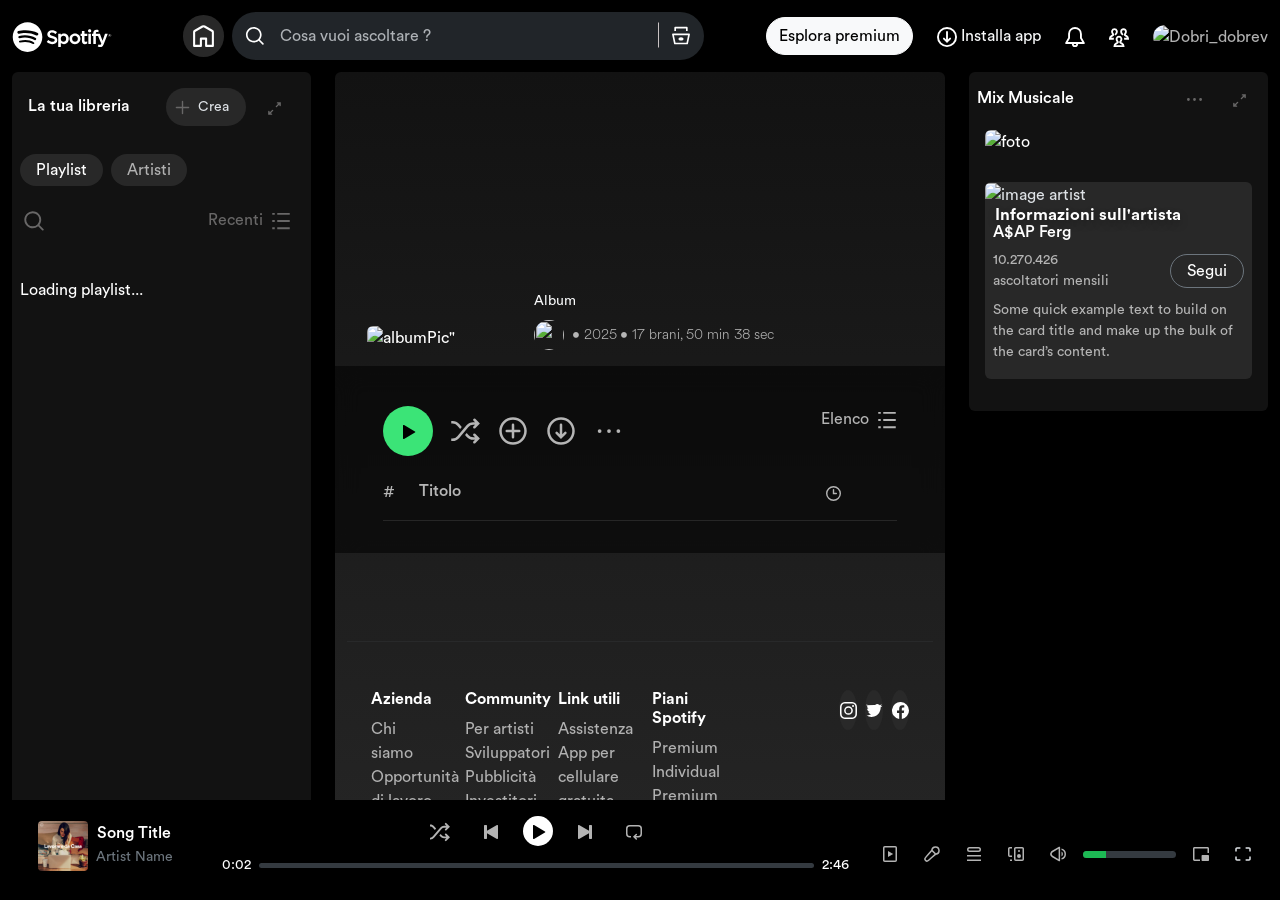
==== commit 8e6199c0: "ok" ====
--- a/album.html
+++ b/album.html
@@ -13,6 +13,8 @@
       crossorigin="anonymous"
     />
     <link rel="stylesheet" href="./assets/css/circular-font.css" />
+
+    <link rel="stylesheet" href="./assets/css/style.css" />
     <link rel="stylesheet" href="./assets/css/style-album.css" />
   </head>
 
--- a/assets/css/style.css
+++ b/assets/css/style.css
@@ -0,0 +1,339 @@
+/* base */
+* {
+  box-sizing: border-box;
+}
+
+body {
+  font-family: "Circular";
+  color: #333;
+  overflow-y: hidden;
+}
+
+a {
+  text-decoration: none;
+  color: #b1b1b1;
+}
+
+a:hover {
+  text-decoration: underline;
+  color: #fff;
+}
+
+/* navigation */
+
+.search-icon {
+  position: absolute;
+  top: 4px;
+  left: 0;
+}
+
+.form-control:focus {
+  box-shadow: 0 0 0 0.25rem #fff !important;
+}
+
+.search-nav {
+  position: absolute;
+  padding-top: 0;
+  padding-bottom: 0;
+  top: 10px;
+  right: 8px;
+}
+
+.search-nav-border {
+  border-left: 1px solid #c9c3c3 !important;
+}
+
+.search-width {
+  width: 30rem;
+}
+
+.search-padding {
+  padding: 12px 0;
+}
+
+/* colors */
+
+.black {
+  background-color: black;
+}
+
+.grey {
+  background-color: #282828;
+}
+
+.greybody {
+  background-color: #121212;
+}
+
+.text-color {
+  color: #b5b5b5;
+}
+
+.grey-light {
+  color: #686767;
+}
+
+/* end colors */
+
+/* custom font size */
+.fs-7 {
+  font-size: 14px;
+}
+
+/* sidebars container */
+.sidebar-container,
+.playlist-container,
+.center-container {
+  height: calc(100vh - 92px - 64px - 8px);
+}
+
+.sidebar-container {
+  max-width: 323px;
+}
+
+/* @media screen and (max-width: 992px) {
+  
+  .sidebar-container,
+  .playlist-container,
+  .center-container {
+    height: calc(100vh - 164px - 64px - 8px);
+  }
+} */
+
+/* left side playlist */
+.playlist-container {
+  overflow-x: hidden;
+  overflow-y: scroll;
+}
+
+/* center coulmn */
+.center-container {
+  overflow-x: hidden;
+  overflow-y: scroll;
+}
+
+/* navigation cards */
+
+.search-card {
+  max-width: 100%;
+  height: 169px;
+  overflow: hidden;
+}
+
+.search-card-title {
+  position: absolute;
+  top: 20px;
+  left: 14px;
+}
+
+.search-card-img {
+  position: absolute;
+  bottom: 0;
+  max-width: 42%;
+  transform: rotate(25deg) translate(18%, -2%);
+  border-radius: 4px;
+  -webkit-box-shadow: 0 2px 4px 0 rgba(0, 0, 0, 0.2);
+  box-shadow: 0 2px 4px 0 rgba(0, 0, 0, 0.2);
+  inset-inline-end: 0;
+}
+
+/* home cards */
+
+.gradient-color {
+  background: linear-gradient(to bottom, #b33f00 0%, #121212 100%);
+}
+
+/* .scroll-row {
+  overflow-x: auto;
+  scrollbar-width: none;
+} */
+
+.scroll-row::-webkit-scrollbar {
+  display: none;
+}
+
+.custom-card {
+  max-width: 180px;
+  background: #181818;
+  border-radius: 12px;
+  flex-shrink: 0;
+  transition: transform 0.2s, background 0.2s;
+}
+
+.custom-card img {
+  width: 100%;
+  border-top-left-radius: 12px;
+  border-top-right-radius: 12px;
+}
+
+.custom-card:hover {
+  transform: scale(1.05);
+  background: #282828;
+  cursor: pointer;
+}
+
+.custom-card h6 {
+  font-size: 0.9rem;
+  margin-bottom: 0.25rem;
+  font-weight: 600;
+  color: #fff;
+}
+
+.custom-card p {
+  font-size: 14px;
+  color: #b3b3b3;
+  margin: 0;
+}
+
+/* right side playlist */
+.playlist-container-right {
+  overflow-x: hidden;
+  overflow-y: scroll;
+}
+
+/* position absolute customised */
+.absolute-artist-title {
+  font-size: 1.05rem;
+  position: absolute;
+  color: white;
+  top: 20px;
+  left: 10px;
+  font-weight: bold;
+  text-shadow: 0 4px 8px rgba(0, 0, 0, 0.25);
+}
+
+/* border radius 50% */
+.perfect-circle {
+  width: 30px;
+  height: 30px;
+  border-radius: 50% !important;
+}
+
+/* progress bar volume*/
+
+.progress-bar-volume {
+  width: 93px;
+  height: 4px;
+}
+
+/* progress bar song */
+.progress-bar-song {
+  width: 555px;
+  height: 4px;
+}
+
+/* footer */
+
+.bottom-links a,
+p {
+  font-size: 14px;
+}
+
+/* social icon background circle */
+.social-icons-bg-circle {
+  width: 40px;
+  height: 40px;
+  background-color: #292929;
+  border-radius: 50% !important;
+  vertical-align: middle;
+}
+
+/* home page scrolls, play button, nav arrows */
+.scroll-wrapper {
+  position: relative;
+  overflow: hidden;
+}
+
+.scroll-row {
+  display: flex !important;
+  flex-wrap: nowrap !important;
+  overflow-x: auto !important;
+  scroll-behavior: smooth;
+  -webkit-overflow-scrolling: touch;
+}
+
+.scroll-btn {
+  position: absolute;
+  top: 40%;
+  transform: translateY(-50%);
+  background: rgba(0, 0, 0, 0.6);
+  border: none;
+  color: white;
+  font-size: 1.5rem;
+  width: 40px;
+  height: 40px;
+  border-radius: 50%;
+  cursor: pointer;
+  opacity: 0;
+  transition: opacity 0.3s ease;
+  z-index: 5;
+}
+
+.scroll-btn.left {
+  left: 10px;
+}
+.scroll-btn.right {
+  right: 10px;
+}
+
+.scroll-wrapper:hover .scroll-btn {
+  opacity: 1;
+}
+
+.home-card {
+  flex: 0 0 200px !important;
+  border-radius: 10px;
+  overflow: hidden;
+  
+  cursor: pointer;
+  transition: transform 0.3s ease;
+}
+
+.home-card:hover {
+  background: #181818;
+  border-radius: 6px;
+}
+
+.home-image-container{
+  position: relative;
+}
+
+.home-card img {
+  display: block;
+  width: 100%;
+  height: auto;
+}
+
+.home-image-container .play-btn {
+  position: absolute;
+  bottom:15px;
+  right: 15px;
+  background: #1db954;
+  color: white;
+  border: none;
+  border-radius: 50%;
+  width: 40px;
+  height: 40px;
+  font-size: 1.2rem;
+  display: flex;
+  align-items: center;
+  justify-content: center;
+  opacity: 0;
+  transition: opacity 0.3s ease, transform 0.2s ease;
+}
+
+.home-image-container:hover .play-btn {
+  opacity: 1;
+  transform: scale(1.1);
+}
+
+.home-image-container .play-btn:hover {
+  opacity: 1;
+  transform: scale(1.2);
+}
+
+
+.home-card p{
+  color: #8F8F8F;
+  margin: 0;
+}
--- a/assets/css/style-album.css
+++ b/assets/css/style-album.css
@@ -1,124 +1,3 @@
-/* base */
-* {
-  box-sizing: border-box;
-}
-
-body {
-  font-family: "Circular";
-  color: #333;
-  overflow-y: hidden;
-}
-
-/* navigation */
-
-.search-icon {
-  position: absolute;
-  top: 4px;
-  left: 0;
-}
-
-.search-nav {
-  position: absolute;
-  padding-top: 0;
-  padding-bottom: 0;
-  top: 10px;
-  right: 8px;
-}
-
-.form-control:focus {
-  box-shadow: 0 0 0 0.25rem #fff !important;
-}
-.search-nav-border {
-  border-left: 1px solid #c9c3c3 !important;
-}
-
-.search-width {
-  width: 30rem;
-}
-
-.search-padding {
-  padding: 12px 0;
-}
-
-/* colors */
-
-.black {
-  background-color: black;
-}
-
-.grey {
-  background-color: #282828;
-}
-.greybody {
-  background-color: #121212;
-}
-
-.text-color {
-  color: #b5b5b5;
-}
-
-.grey-light {
-  color: #686767;
-}
-/* end colors */
-
-/* custom font size */
-.fs-7 {
-  font-size: 14px;
-}
-
-/* sidebars container */
-.sidebar-container,
-.playlist-container,
-.center-container {
-  overflow-x: hidden;
-  overflow-y: scroll;
-  height: calc(100vh - 92px - 64px - 8px);
-}
-
-.sidebar-container {
-  max-width: 323px;
-}
-
-/* @media screen and (max-width: 992px) {
-  
-  .sidebar-container,
-  .playlist-container,
-  .center-container {
-    height: calc(100vh - 164px - 64px - 8px);
-  }
-} */
-
-/* left side playlist */
-.playlist-container {
-  overflow-x: hidden;
-  overflow-y: scroll;
-}
-
-/* center coulmn */
-.center-container {
-  overflow-x: hidden;
-  overflow-y: scroll;
-}
-
-/* position absolute customised */
-.absolute-artist-title {
-  font-size: 1.05rem;
-  position: absolute;
-  color: white;
-  top: 20px;
-  left: 10px;
-  font-weight: bold;
-  text-shadow: 0 4px 8px rgba(0, 0, 0, 0.25);
-}
-
-/* border radius 50% */
-.perfect-circle {
-  width: 30px;
-  height: 30px;
-  border-radius: 50% !important;
-}
-
 /* Album */
 /* progress bar volume*/
 
